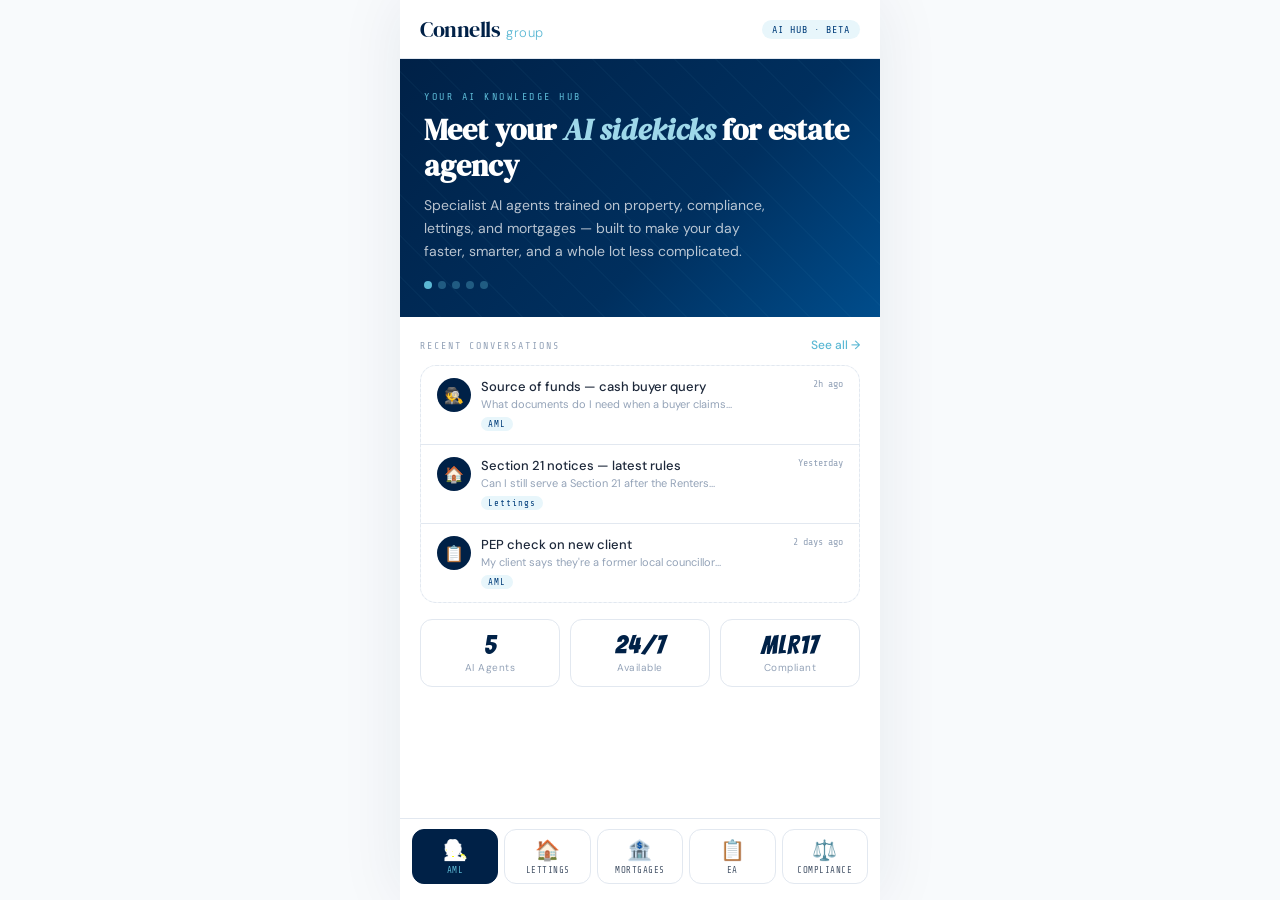
==== index.html @ ba47651e "Add files via upload" ====
<!DOCTYPE html>
<html lang="en">
<head>
<meta charset="UTF-8">
<meta name="viewport" content="width=device-width, initial-scale=1.0">
<title>Connells Group — AI Knowledge Hub</title>
<link rel="preconnect" href="https://fonts.googleapis.com">
<link href="https://fonts.googleapis.com/css2?family=Bangers&family=Rajdhani:wght@400;500;600;700&family=Share+Tech+Mono&family=DM+Serif+Display:ital@0;1&family=DM+Sans:wght@300;400;500&display=swap" rel="stylesheet">
<style>
  *, *::before, *::after { box-sizing: border-box; margin: 0; padding: 0; }
  :root {
    --navy: #002147;
    --navy-mid: #002f5e;
    --navy-light: #003d7a;
    --sky: #5bb8d4;
    --sky-light: #9ed8ea;
    --sky-pale: #e8f6fb;
    --white: #ffffff;
    --off-white: #f8fafc;
    --gray-100: #f1f5f9;
    --gray-200: #e2e8f0;
    --gray-400: #94a3b8;
    --gray-600: #475569;
    --gray-800: #1e293b;
    --text: #0f172a;
  }
  html, body { height: 100%; font-family: 'DM Sans', sans-serif; background: var(--off-white); color: var(--text); overflow-x: hidden; }

  .page { min-height: 100vh; display: flex; flex-direction: column; max-width: 480px; margin: 0 auto; background: var(--white); box-shadow: 0 0 60px rgba(0,33,71,0.08); position: relative; }

  /* TOP NAV */
  .topnav { background: var(--white); border-bottom: 1px solid var(--gray-200); padding: 14px 20px; display: flex; align-items: center; justify-content: space-between; position: sticky; top: 0; z-index: 10; }
  .topnav-logo { display: flex; align-items: baseline; gap: 6px; }
  .topnav-logo .word { font-family: 'DM Serif Display', serif; font-size: 22px; color: var(--navy); letter-spacing: -0.5px; }
  .topnav-logo .grp { font-family: 'DM Sans', sans-serif; font-size: 13px; font-weight: 300; color: var(--sky); letter-spacing: 0.5px; }
  .topnav-pill { background: var(--sky-pale); color: var(--navy-light); font-family: 'Share Tech Mono', monospace; font-size: 10px; padding: 4px 10px; border-radius: 20px; letter-spacing: 1px; }

  /* HERO */
  .hero { background: linear-gradient(135deg, var(--navy) 0%, var(--navy-mid) 60%, #004d8c 100%); padding: 32px 24px 28px; position: relative; overflow: hidden; }
  .hero::before { content: ''; position: absolute; inset: 0; background: repeating-linear-gradient(45deg, transparent, transparent 28px, rgba(91,184,212,0.04) 28px, rgba(91,184,212,0.04) 29px); }
  .hero-eyebrow { font-family: 'Share Tech Mono', monospace; font-size: 10px; letter-spacing: 2.5px; text-transform: uppercase; color: var(--sky); margin-bottom: 10px; position: relative; }
  .hero-title { font-family: 'DM Serif Display', serif; font-size: 30px; color: var(--white); line-height: 1.2; margin-bottom: 10px; position: relative; }
  .hero-title em { font-style: italic; color: var(--sky-light); }
  .hero-body { font-size: 14px; color: rgba(255,255,255,0.72); line-height: 1.65; position: relative; max-width: 360px; }
  .hero-dots { display: flex; gap: 6px; margin-top: 18px; position: relative; }
  .hero-dot { width: 8px; height: 8px; border-radius: 50%; background: rgba(91,184,212,0.35); }
  .hero-dot.active { background: var(--sky); }

  /* SECTION HEADER */
  .section-head { padding: 20px 20px 12px; display: flex; align-items: center; justify-content: space-between; }
  .section-label { font-family: 'Share Tech Mono', monospace; font-size: 10px; letter-spacing: 2px; text-transform: uppercase; color: var(--gray-400); }
  .section-action { font-size: 12px; color: var(--sky); font-weight: 500; cursor: pointer; }

  /* HISTORY */
  .history-area { margin: 0 20px; border: 1.5px dashed var(--gray-200); border-radius: 16px; overflow: hidden; background: var(--gray-100); min-height: 220px; display: flex; flex-direction: column; }
  .history-row { display: flex; align-items: flex-start; gap: 10px; padding: 12px 16px; border-bottom: 1px solid var(--gray-200); background: var(--white); cursor: pointer; transition: background 0.15s; }
  .history-row:last-child { border-bottom: none; }
  .history-row:hover { background: var(--sky-pale); }
  .history-avatar { width: 34px; height: 34px; border-radius: 50%; background: var(--navy); display: flex; align-items: center; justify-content: center; font-size: 16px; flex-shrink: 0; }
  .history-meta { flex: 1; min-width: 0; }
  .history-topic { font-size: 13px; font-weight: 500; color: var(--gray-800); white-space: nowrap; overflow: hidden; text-overflow: ellipsis; }
  .history-preview { font-size: 11px; color: var(--gray-400); white-space: nowrap; overflow: hidden; text-overflow: ellipsis; margin-top: 2px; }
  .history-time { font-family: 'Share Tech Mono', monospace; font-size: 10px; color: var(--gray-400); flex-shrink: 0; }
  .history-badge { display: inline-block; background: var(--sky-pale); color: var(--navy-light); font-size: 9px; font-family: 'Share Tech Mono', monospace; letter-spacing: 1px; padding: 2px 7px; border-radius: 10px; margin-top: 4px; }

  /* STATS */
  .stats-strip { display: grid; grid-template-columns: repeat(3, 1fr); gap: 10px; padding: 0 20px; margin-top: 16px; }
  .stat-card { background: var(--white); border: 1px solid var(--gray-200); border-radius: 12px; padding: 12px 10px; text-align: center; }
  .stat-num { font-family: 'Bangers', cursive; font-size: 26px; color: var(--navy); letter-spacing: 1px; line-height: 1; }
  .stat-lbl { font-size: 10px; color: var(--gray-400); letter-spacing: 0.5px; margin-top: 3px; }

  /* BOTTOM NAV */
  .bottom-spacer { flex: 1; min-height: 24px; }
  .bottom-nav { position: sticky; bottom: 0; background: var(--white); border-top: 1px solid var(--gray-200); padding: 10px 12px 16px; display: grid; grid-template-columns: repeat(5, 1fr); gap: 6px; z-index: 10; }
  .nav-btn { display: flex; flex-direction: column; align-items: center; gap: 5px; padding: 10px 4px 8px; border-radius: 12px; border: 1.5px solid var(--gray-200); background: var(--white); cursor: pointer; transition: all 0.18s ease; position: relative; overflow: hidden; }
  .nav-btn::before { content: ''; position: absolute; inset: 0; background: var(--navy); transform: scaleY(0); transform-origin: bottom; transition: transform 0.2s ease; z-index: 0; }
  .nav-btn:hover::before { transform: scaleY(1); }
  .nav-btn:hover .nav-icon { filter: brightness(10); }
  .nav-btn:hover .nav-label { color: var(--sky); }
  .nav-icon { font-size: 20px; line-height: 1; position: relative; z-index: 1; transition: filter 0.2s; }
  .nav-label { font-family: 'Share Tech Mono', monospace; font-size: 9px; letter-spacing: 0.5px; color: var(--gray-600); position: relative; z-index: 1; transition: color 0.2s; text-transform: uppercase; }
  .nav-btn.aml-btn { border-color: var(--navy); background: var(--navy); }
  .nav-btn.aml-btn .nav-icon { filter: brightness(10); }
  .nav-btn.aml-btn .nav-label { color: var(--sky); }
  .nav-btn.aml-btn::before { transform: scaleY(1); }

  /* OVERLAY */
  .overlay { position: fixed; inset: 0; background: rgba(0,20,40,0.75); z-index: 1000; display: flex; align-items: center; justify-content: center; padding: 16px; opacity: 0; pointer-events: none; transition: opacity 0.3s ease; backdrop-filter: blur(4px); }
  .overlay.open { opacity: 1; pointer-events: all; }
  .overlay-box { width: 100%; max-width: 420px; max-height: 92vh; overflow-y: auto; border-radius: 22px; position: relative; transform: translateY(24px) scale(0.97); transition: transform 0.3s ease; scrollbar-width: none; }
  .overlay-box::-webkit-scrollbar { display: none; }
  .overlay.open .overlay-box { transform: translateY(0) scale(1); }
  .overlay-close { position: absolute; top: 14px; right: 14px; z-index: 10; width: 32px; height: 32px; border-radius: 50%; background: rgba(255,255,255,0.15); border: 1px solid rgba(255,255,255,0.25); color: white; font-size: 18px; cursor: pointer; display: flex; align-items: center; justify-content: center; transition: background 0.15s; line-height: 1; }
  .overlay-close:hover { background: rgba(255,255,255,0.28); }

  /* REGGIE CARD */
  .reggie-card { width: 100%; background: linear-gradient(165deg, #001e3c 0%, #002f5e 45%, #001a34 100%); border-radius: 18px; border: 3px solid #5bb8d4; box-shadow: 0 0 0 5px #001020, 0 0 0 7px #5bb8d4, 0 24px 60px rgba(0,0,0,.8); overflow: hidden; font-family: 'Rajdhani', sans-serif; position: relative; }
  .reggie-card::before { content: ''; position: absolute; inset: 0; pointer-events: none; z-index: 0; background: repeating-linear-gradient(45deg, transparent, transparent 26px, rgba(91,184,212,.025) 26px, rgba(91,184,212,.025) 27px); }
  .rc-hdr { background: #fff; padding: 10px 14px 8px; display: flex; align-items: center; justify-content: space-between; border-bottom: 3px solid #003068; position: relative; z-index: 2; }
  .rc-logo { display: block; height: 40px; width: auto; }
  .rc-badge { background: #002147; color: #5bb8d4; font-family: 'Share Tech Mono', monospace; font-size: 10px; padding: 4px 10px; border-radius: 4px; letter-spacing: 1.5px; white-space: nowrap; flex-shrink: 0; }
  .rc-ribbon { background: #002f5e; border-bottom: 1px solid rgba(91,184,212,.4); padding: 5px 0; text-align: center; font-family: 'Share Tech Mono', monospace; font-size: 9px; letter-spacing: 2px; text-transform: uppercase; color: #5bb8d4; position: relative; z-index: 2; }
  .rc-av-sec { padding: 14px 16px 0; display: flex; flex-direction: column; align-items: center; position: relative; z-index: 2; }
  .rc-av-ring { width: 110px; height: 110px; border-radius: 50%; background: linear-gradient(135deg, #003070 0%, #004490 55%, #002860 100%); border: 4px solid #5bb8d4; box-shadow: 0 0 0 3px #001a34, 0 0 22px rgba(91,184,212,.45); display: flex; align-items: center; justify-content: center; font-size: 58px; user-select: none; }
  .rc-av-face { animation: rcbob 3s ease-in-out infinite; display: block; }
  @keyframes rcbob { 0%,100%{transform:translateY(0)} 50%{transform:translateY(-4px)} }
  .rc-av-ring.speaking .rc-av-face { animation: rctalk .15s ease-in-out infinite alternate; }
  @keyframes rctalk { from{transform:scaleY(1)} to{transform:scaleY(.97) translateY(-2px)} }
  .rc-name { margin-top: 8px; font-family: 'Bangers', cursive; font-size: 32px; letter-spacing: 5px; color: #fff; text-align: center; text-shadow: 2px 2px 0 rgba(0,0,0,.45); }
  .rc-role { font-size: 10px; letter-spacing: 2px; text-transform: uppercase; color: #5bb8d4; text-align: center; margin-top: -2px; font-family: 'Share Tech Mono', monospace; }
  .rc-bubble { margin: 12px 16px 0; position: relative; z-index: 2; background: rgba(255,255,255,.06); border: 1px solid rgba(91,184,212,.35); border-radius: 12px; padding: 11px 14px; min-height: 60px; font-size: 12.5px; color: rgba(255,255,255,.9); line-height: 1.6; display: flex; align-items: flex-start; }
  .rc-bubble::before { content: ''; position: absolute; top: -9px; left: 50%; transform: translateX(-50%); border: 8px solid transparent; border-bottom-color: rgba(91,184,212,.35); border-top: 0; }
  .rc-bubble::after { content: ''; position: absolute; top: -7px; left: 50%; transform: translateX(-50%); border: 7px solid transparent; border-bottom-color: #002a52; border-top: 0; }
  #rc-st { flex: 1; }
  .rc-dots { display: inline-flex; gap: 4px; align-items: center; }
  .rc-dots span { width: 6px; height: 6px; border-radius: 50%; background: #5bb8d4; opacity: .35; animation: rcd 1.2s ease-in-out infinite; }
  .rc-dots span:nth-child(2){animation-delay:.2s} .rc-dots span:nth-child(3){animation-delay:.4s}
  @keyframes rcd {0%,80%,100%{opacity:.3;transform:scale(1)}40%{opacity:1;transform:scale(1.3)}}
  .rc-divider { margin: 10px 16px 0; border: none; border-top: 1px solid rgba(91,184,212,.22); position: relative; z-index: 2; }
  .rc-divider::after { content: '◆ COMPLIANCE RATING ◆'; position: absolute; top: -9px; left: 50%; transform: translateX(-50%); background: #002550; color: rgba(91,184,212,.7); font-size: 9px; letter-spacing: 2px; padding: 0 8px; font-family: 'Share Tech Mono', monospace; }
  .rc-stats { padding: 8px 16px; display: grid; grid-template-columns: 1fr 1fr; gap: 4px; position: relative; z-index: 2; }
  .rc-stat { display: flex; align-items: center; justify-content: space-between; padding: 4px 8px; background: rgba(255,255,255,.05); border-radius: 6px; border-left: 2px solid #5bb8d4; }
  .rc-sl { font-size: 9px; color: rgba(255,255,255,.5); letter-spacing: 1px; text-transform: uppercase; font-family: 'Share Tech Mono', monospace; }
  .rc-sv { font-family: 'Bangers', cursive; font-size: 17px; color: #5bb8d4; letter-spacing: 1px; }
  .rc-chat { margin: 8px 16px 10px; background: rgba(0,0,0,.28); border: 1px solid rgba(91,184,212,.2); border-radius: 10px; overflow: hidden; position: relative; z-index: 2; }
  .rc-ch { background: rgba(91,184,212,.08); border-bottom: 1px solid rgba(91,184,212,.18); padding: 6px 12px; font-size: 10px; letter-spacing: 2px; text-transform: uppercase; color: rgba(91,184,212,.85); font-family: 'Share Tech Mono', monospace; display: flex; align-items: center; gap: 7px; }
  .rc-dl { width: 6px; height: 6px; border-radius: 50%; background: #44ff88; flex-shrink: 0; animation: rcpl 2s ease-in-out infinite; }
  @keyframes rcpl {0%,100%{box-shadow:0 0 0 0 rgba(68,255,136,.45)}50%{box-shadow:0 0 0 4px rgba(68,255,136,0)}}
  .rc-msgs { height: 110px; overflow-y: auto; padding: 8px 10px; display: flex; flex-direction: column; gap: 6px; scrollbar-width: thin; scrollbar-color: rgba(91,184,212,.3) transparent; }
  .rc-msg { font-size: 12px; line-height: 1.45; padding: 6px 10px; border-radius: 8px; max-width: 90%; animation: rcup .22s ease-out; }
  @keyframes rcup {from{opacity:0;transform:translateY(4px)}to{opacity:1;transform:none}}
  .rc-mu { background: rgba(91,184,212,.14); color: rgba(255,255,255,.88); align-self: flex-end; border: 1px solid rgba(91,184,212,.28); }
  .rc-mr { background: rgba(255,255,255,.06); color: rgba(255,255,255,.88); align-self: flex-start; border: 1px solid rgba(255,255,255,.1); }
  .rc-chips { display: flex; flex-wrap: wrap; gap: 5px; padding: 7px 10px 4px; border-top: 1px solid rgba(91,184,212,.1); }
  .rc-chip { background: rgba(91,184,212,.1); border: 1px solid rgba(91,184,212,.28); color: rgba(91,184,212,.9); font-size: 10px; padding: 3px 9px; border-radius: 20px; cursor: pointer; font-family: 'Share Tech Mono', monospace; letter-spacing: .5px; transition: background .15s; white-space: nowrap; }
  .rc-chip:hover { background: rgba(91,184,212,.25); }
  .rc-ir { display: flex; border-top: 1px solid rgba(91,184,212,.2); }
  .rc-inp { flex: 1; background: transparent; border: none; outline: none; color: rgba(255,255,255,.9); font-family: 'Rajdhani', sans-serif; font-size: 13px; padding: 9px 12px; }
  .rc-inp::placeholder { color: rgba(255,255,255,.25); }
  .rc-ask { background: rgba(91,184,212,.12); border: none; border-left: 1px solid rgba(91,184,212,.2); color: #5bb8d4; cursor: pointer; padding: 0 14px; font-family: 'Bangers', cursive; font-size: 16px; letter-spacing: 1px; transition: background .15s; }
  .rc-ask:hover { background: rgba(91,184,212,.28); }
  .rc-ask:disabled { opacity: .4; cursor: default; }
  .rc-disc { margin: 0 16px 12px; padding: 6px 10px; background: rgba(255,255,255,.04); border: 1px solid rgba(91,184,212,.15); border-radius: 6px; position: relative; z-index: 2; font-size: 9px; color: rgba(255,255,255,.3); text-align: center; font-family: 'Share Tech Mono', monospace; letter-spacing: .5px; line-height: 1.55; }
  .rc-corner { position: absolute; top: 58px; right: 12px; font-family: 'Share Tech Mono', monospace; font-size: 9px; color: rgba(91,184,212,.1); letter-spacing: 2px; writing-mode: vertical-rl; z-index: 1; }

  /* TOAST */
  .toast { position: fixed; bottom: 90px; left: 50%; transform: translateX(-50%) translateY(20px); background: var(--navy); color: var(--white); padding: 10px 20px; border-radius: 30px; font-size: 13px; font-weight: 500; border: 1px solid var(--sky); opacity: 0; pointer-events: none; transition: all 0.3s ease; white-space: nowrap; z-index: 500; }
  .toast.show { opacity: 1; transform: translateX(-50%) translateY(0); }
</style>
</head>
<body>

<div class="page">

  <!-- TOP NAV -->
  <nav class="topnav">
    <div class="topnav-logo">
      <span class="word">Connells</span>
      <span class="grp">group</span>
    </div>
    <span class="topnav-pill">AI HUB · BETA</span>
  </nav>

  <!-- HERO -->
  <section class="hero">
    <div class="hero-eyebrow">Your AI Knowledge Hub</div>
    <h1 class="hero-title">Meet your <em>AI sidekicks</em> for estate agency</h1>
    <p class="hero-body">Specialist AI agents trained on property, compliance, lettings, and mortgages — built to make your day faster, smarter, and a whole lot less complicated.</p>
    <div class="hero-dots">
      <div class="hero-dot active"></div>
      <div class="hero-dot"></div>
      <div class="hero-dot"></div>
      <div class="hero-dot"></div>
      <div class="hero-dot"></div>
    </div>
  </section>

  <!-- CHAT HISTORY -->
  <div class="section-head">
    <span class="section-label">Recent conversations</span>
    <span class="section-action">See all →</span>
  </div>

  <div class="history-area">
    <div class="history-row">
      <div class="history-avatar">🕵️</div>
      <div class="history-meta">
        <div class="history-topic">Source of funds — cash buyer query</div>
        <div class="history-preview">What documents do I need when a buyer claims...</div>
        <span class="history-badge">AML</span>
      </div>
      <div class="history-time">2h ago</div>
    </div>
    <div class="history-row">
      <div class="history-avatar">🏠</div>
      <div class="history-meta">
        <div class="history-topic">Section 21 notices — latest rules</div>
        <div class="history-preview">Can I still serve a Section 21 after the Renters...</div>
        <span class="history-badge">Lettings</span>
      </div>
      <div class="history-time">Yesterday</div>
    </div>
    <div class="history-row">
      <div class="history-avatar">📋</div>
      <div class="history-meta">
        <div class="history-topic">PEP check on new client</div>
        <div class="history-preview">My client says they're a former local councillor...</div>
        <span class="history-badge">AML</span>
      </div>
      <div class="history-time">2 days ago</div>
    </div>
  </div>

  <!-- STATS -->
  <div class="stats-strip">
    <div class="stat-card">
      <div class="stat-num">5</div>
      <div class="stat-lbl">AI Agents</div>
    </div>
    <div class="stat-card">
      <div class="stat-num">24/7</div>
      <div class="stat-lbl">Available</div>
    </div>
    <div class="stat-card">
      <div class="stat-num">MLR17</div>
      <div class="stat-lbl">Compliant</div>
    </div>
  </div>

  <div class="bottom-spacer"></div>

  <!-- BOTTOM NAV -->
  <nav class="bottom-nav">
    <button class="nav-btn aml-btn" onclick="openReggie()">
      <span class="nav-icon">🕵️</span>
      <span class="nav-label">AML</span>
    </button>
    <button class="nav-btn" onclick="showToast('Lettings AI — coming soon!')">
      <span class="nav-icon">🏠</span>
      <span class="nav-label">Lettings</span>
    </button>
    <button class="nav-btn" onclick="showToast('Mortgages AI — coming soon!')">
      <span class="nav-icon">🏦</span>
      <span class="nav-label">Mortgages</span>
    </button>
    <button class="nav-btn" onclick="showToast('EA Knowledge — coming soon!')">
      <span class="nav-icon">📋</span>
      <span class="nav-label">EA</span>
    </button>
    <button class="nav-btn" onclick="showToast('Compliance Hub — coming soon!')">
      <span class="nav-icon">⚖️</span>
      <span class="nav-label">Compliance</span>
    </button>
  </nav>

</div>

<!-- TOAST -->
<div class="toast" id="toast"></div>

<!-- REGGIE OVERLAY -->
<div class="overlay" id="overlay" onclick="handleOverlayClick(event)">
  <div class="overlay-box">
    <button class="overlay-close" onclick="closeReggie()">✕</button>

    <div class="reggie-card">
      <div class="rc-corner">AML · KYC · MLR2017</div>

      <div class="rc-hdr">
        <svg class="rc-logo" viewBox="0 0 220 72" xmlns="http://www.w3.org/2000/svg" aria-label="Connells Group">
          <text x="4" y="50" font-family="Georgia, serif" font-size="48" font-weight="700" fill="#003068" letter-spacing="-1">Connells</text>
          <text x="108" y="68" font-family="Georgia, serif" font-size="22" font-weight="400" fill="#6bbde0" letter-spacing="1">group</text>
        </svg>
        <span class="rc-badge">AML-001</span>
      </div>

      <div class="rc-ribbon">🏠 Estate Agent Compliance Advisor</div>

      <div class="rc-av-sec">
        <div class="rc-av-ring" id="avRing">
          <span class="rc-av-face">🕵️</span>
        </div>
        <div class="rc-name">REGGIE</div>
        <div class="rc-role">AML &amp; KYC Specialist · MLR 2017</div>
      </div>

      <div class="rc-bubble">
        <span id="rc-st">Hi, I'm Reggie — your AI AML &amp; KYC sidekick for estate agency. Think of me as part compliance expert, part transaction detective, and part professional red-flag spotter. Just ask away.</span>
      </div>

      <hr class="rc-divider">
      <div class="rc-stats">
        <div class="rc-stat"><span class="rc-sl">Reg Knowledge</span><span class="rc-sv">98</span></div>
        <div class="rc-stat"><span class="rc-sl">Risk Intel</span><span class="rc-sv">95</span></div>
        <div class="rc-stat"><span class="rc-sl">CDD Mastery</span><span class="rc-sv">97</span></div>
        <div class="rc-stat"><span class="rc-sl">SAR Filing</span><span class="rc-sv">99</span></div>
      </div>

      <div class="rc-chat">
        <div class="rc-ch"><div class="rc-dl"></div>Ask a compliance question</div>
        <div class="rc-msgs" id="rc-msgs"></div>
        <div class="rc-chips">
          <span class="rc-chip" onclick="qa('What ID do I need from a buyer?')">Buyer ID</span>
          <span class="rc-chip" onclick="qa('When must I file a SAR?')">SAR filing</span>
          <span class="rc-chip" onclick="qa('What is a PEP and how do I handle one?')">PEPs</span>
          <span class="rc-chip" onclick="qa('What are red flags for money laundering in property?')">Red flags</span>
          <span class="rc-chip" onclick="qa('Do I need to verify the seller?')">Seller CDD</span>
          <span class="rc-chip" onclick="qa('What is source of funds and why does it matter?')">Source of funds</span>
        </div>
        <div class="rc-ir">
          <input class="rc-inp" id="rc-inp" placeholder="Ask an AML/KYC question…" autocomplete="off">
          <button class="rc-ask" id="rc-btn">ASK</button>
        </div>
      </div>

      <div class="rc-disc">⚠ Guidance only · Not legal advice · Always consult your MLRO or legal counsel</div>
    </div>
  </div>
</div>

<script>
  function openReggie() {
    document.getElementById('overlay').classList.add('open');
    document.body.style.overflow = 'hidden';
    setTimeout(() => document.getElementById('rc-inp').focus(), 350);
  }
  function closeReggie() {
    document.getElementById('overlay').classList.remove('open');
    document.body.style.overflow = '';
  }
  function handleOverlayClick(e) {
    if (e.target === document.getElementById('overlay')) closeReggie();
  }
  document.addEventListener('keydown', e => { if (e.key === 'Escape') closeReggie(); });

  let toastTimer;
  function showToast(msg) {
    const t = document.getElementById('toast');
    t.textContent = msg;
    t.classList.add('show');
    clearTimeout(toastTimer);
    toastTimer = setTimeout(() => t.classList.remove('show'), 2400);
  }

  const SYSTEM = `You are Reggie, a sharp AML/KYC compliance advisor for UK estate agents at Connells Group. Expert in: MLR 2017 and amendments, HMRC supervision, CDD/EDD, PEPs and sanctions, SARs and NCA, POCA 2002, beneficial ownership, source of funds/wealth, property transaction red flags. Tone: professional, confident, clear, occasionally pithy. 3-5 sentence answers. Plain English but cite correct regulation/body. Vary openers: "Right then,", "Mark this well:", "Here's the position:", "Good question —", "Crucial point:". Never break character.`;

  let history = [], busy = false;
  const st = document.getElementById('rc-st');
  const avRing = document.getElementById('avRing');
  const msgs = document.getElementById('rc-msgs');
  const inp = document.getElementById('rc-inp');
  const btn = document.getElementById('rc-btn');

  function addMsg(t, w) {
    const d = document.createElement('div');
    d.className = 'rc-msg ' + (w === 'u' ? 'rc-mu' : 'rc-mr');
    d.textContent = t;
    msgs.appendChild(d);
    msgs.scrollTop = msgs.scrollHeight;
  }

  function setTyping(on) {
    if (on) {
      st.innerHTML = '<span class="rc-dots"><span></span><span></span><span></span></span>';
      avRing.classList.add('speaking');
    } else {
      avRing.classList.remove('speaking');
    }
  }

  function typeOut(t) {
    setTyping(false);
    st.textContent = '';
    let i = 0;
    avRing.classList.add('speaking');
    const iv = setInterval(() => {
      if (i < t.length) st.textContent += t[i++];
      else { clearInterval(iv); avRing.classList.remove('speaking'); }
    }, 16);
  }

  async function qa(q) {
    q = (q || inp.value).trim();
    if (!q || busy) return;
    busy = true; btn.disabled = true; inp.value = '';
    addMsg(q, 'u');
    history.push({ role: 'user', content: q });
    setTyping(true);
    try {
      const r = await fetch('https://api.anthropic.com/v1/messages', {
        method: 'POST',
        headers: { 'Content-Type': 'application/json' },
        body: JSON.stringify({ model: 'claude-sonnet-4-20250514', max_tokens: 1000, system: SYSTEM, messages: history })
      });
      const data = await r.json();
      const reply = data.content?.find(b => b.type === 'text')?.text || 'Connection issue — please retry.';
      history.push({ role: 'assistant', content: reply });
      setTyping(false);
      addMsg(reply, 'r');
      typeOut(reply);
    } catch {
      setTyping(false);
      const e = 'Connection issue — please try again.';
      addMsg(e, 'r');
      st.textContent = e;
    }
    busy = false; btn.disabled = false; inp.focus();
  }

  btn.addEventListener('click', () => qa(inp.value));
  inp.addEventListener('keydown', e => { if (e.key === 'Enter') qa(inp.value); });
</script>
</body>
</html>
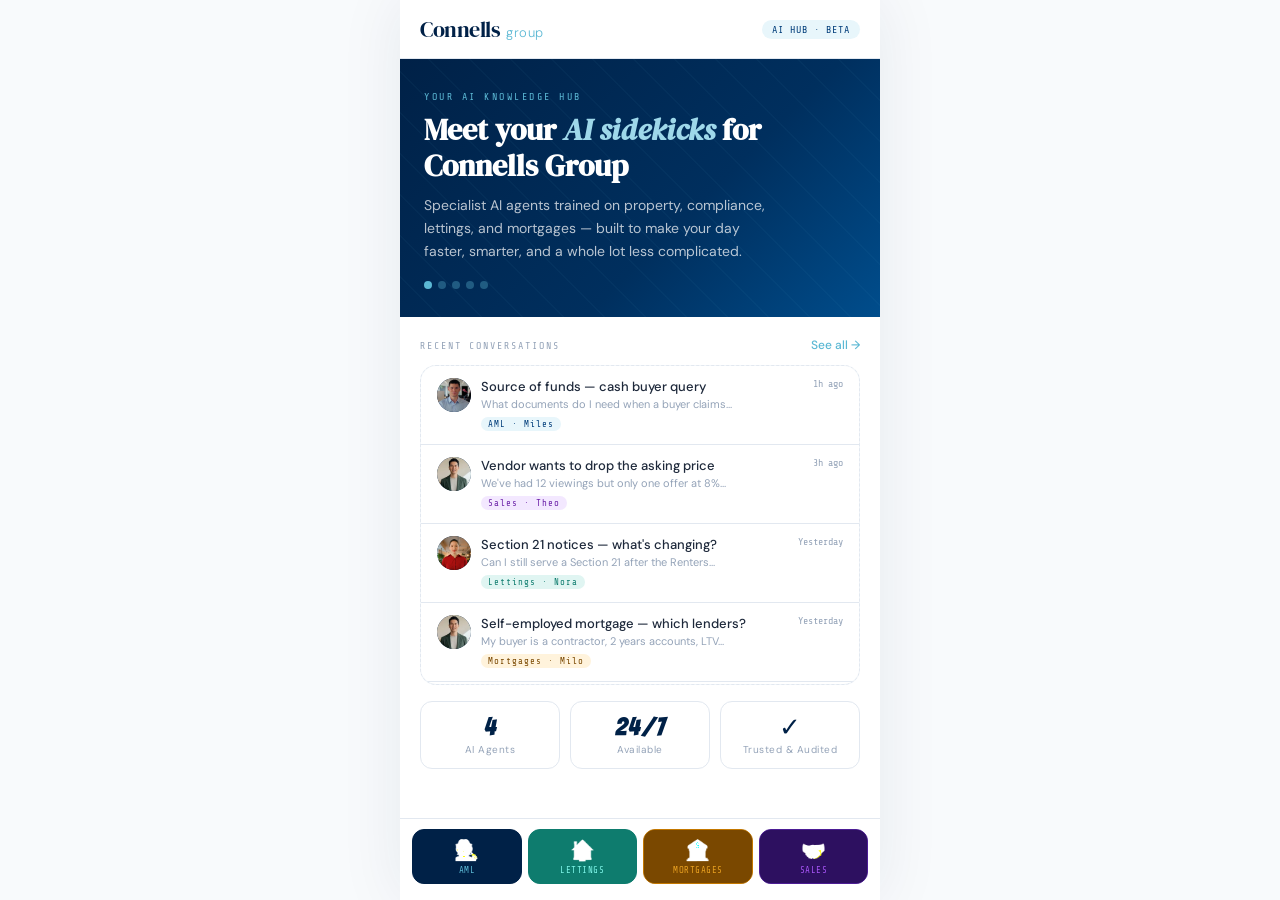
==== commit fd7cfbc8: "Add files via upload" ====
--- a/index.html
+++ b/index.html
@@ -9,173 +9,268 @@
 <style>
   *, *::before, *::after { box-sizing: border-box; margin: 0; padding: 0; }
   :root {
-    --navy: #002147;
-    --navy-mid: #002f5e;
-    --navy-light: #003d7a;
-    --sky: #5bb8d4;
-    --sky-light: #9ed8ea;
-    --sky-pale: #e8f6fb;
-    --white: #ffffff;
-    --off-white: #f8fafc;
-    --gray-100: #f1f5f9;
-    --gray-200: #e2e8f0;
-    --gray-400: #94a3b8;
-    --gray-600: #475569;
-    --gray-800: #1e293b;
-    --text: #0f172a;
+    --navy:#002147; --navy-mid:#002f5e; --navy-light:#003d7a;
+    --sky:#5bb8d4; --sky-light:#9ed8ea; --sky-pale:#e8f6fb;
+    --teal:#0e7c6e; --teal-pale:#e0f5f2;
+    --amber:#e8a020; --amber-pale:#fff3dc;
+    --white:#ffffff; --off-white:#f8fafc;
+    --gray-100:#f1f5f9; --gray-200:#e2e8f0; --gray-400:#94a3b8;
+    --gray-600:#475569; --gray-800:#1e293b; --text:#0f172a;
   }
-  html, body { height: 100%; font-family: 'DM Sans', sans-serif; background: var(--off-white); color: var(--text); overflow-x: hidden; }
-
-  .page { min-height: 100vh; display: flex; flex-direction: column; max-width: 480px; margin: 0 auto; background: var(--white); box-shadow: 0 0 60px rgba(0,33,71,0.08); position: relative; }
-
-  /* TOP NAV */
-  .topnav { background: var(--white); border-bottom: 1px solid var(--gray-200); padding: 14px 20px; display: flex; align-items: center; justify-content: space-between; position: sticky; top: 0; z-index: 10; }
-  .topnav-logo { display: flex; align-items: baseline; gap: 6px; }
-  .topnav-logo .word { font-family: 'DM Serif Display', serif; font-size: 22px; color: var(--navy); letter-spacing: -0.5px; }
-  .topnav-logo .grp { font-family: 'DM Sans', sans-serif; font-size: 13px; font-weight: 300; color: var(--sky); letter-spacing: 0.5px; }
-  .topnav-pill { background: var(--sky-pale); color: var(--navy-light); font-family: 'Share Tech Mono', monospace; font-size: 10px; padding: 4px 10px; border-radius: 20px; letter-spacing: 1px; }
+  html,body{height:100%;font-family:'DM Sans',sans-serif;background:var(--off-white);color:var(--text);overflow-x:hidden;}
+  .page{min-height:100vh;display:flex;flex-direction:column;max-width:480px;margin:0 auto;background:var(--white);box-shadow:0 0 60px rgba(0,33,71,.08);position:relative;}
+
+  /* NAV */
+  .topnav{background:var(--white);border-bottom:1px solid var(--gray-200);padding:14px 20px;display:flex;align-items:center;justify-content:space-between;position:sticky;top:0;z-index:10;}
+  .topnav-logo{display:flex;align-items:baseline;gap:6px;}
+  .topnav-logo .word{font-family:'DM Serif Display',serif;font-size:22px;color:var(--navy);letter-spacing:-.5px;}
+  .topnav-logo .grp{font-size:13px;font-weight:300;color:var(--sky);letter-spacing:.5px;}
+  .topnav-pill{background:var(--sky-pale);color:var(--navy-light);font-family:'Share Tech Mono',monospace;font-size:10px;padding:4px 10px;border-radius:20px;letter-spacing:1px;}
 
   /* HERO */
-  .hero { background: linear-gradient(135deg, var(--navy) 0%, var(--navy-mid) 60%, #004d8c 100%); padding: 32px 24px 28px; position: relative; overflow: hidden; }
-  .hero::before { content: ''; position: absolute; inset: 0; background: repeating-linear-gradient(45deg, transparent, transparent 28px, rgba(91,184,212,0.04) 28px, rgba(91,184,212,0.04) 29px); }
-  .hero-eyebrow { font-family: 'Share Tech Mono', monospace; font-size: 10px; letter-spacing: 2.5px; text-transform: uppercase; color: var(--sky); margin-bottom: 10px; position: relative; }
-  .hero-title { font-family: 'DM Serif Display', serif; font-size: 30px; color: var(--white); line-height: 1.2; margin-bottom: 10px; position: relative; }
-  .hero-title em { font-style: italic; color: var(--sky-light); }
-  .hero-body { font-size: 14px; color: rgba(255,255,255,0.72); line-height: 1.65; position: relative; max-width: 360px; }
-  .hero-dots { display: flex; gap: 6px; margin-top: 18px; position: relative; }
-  .hero-dot { width: 8px; height: 8px; border-radius: 50%; background: rgba(91,184,212,0.35); }
-  .hero-dot.active { background: var(--sky); }
-
-  /* SECTION HEADER */
-  .section-head { padding: 20px 20px 12px; display: flex; align-items: center; justify-content: space-between; }
-  .section-label { font-family: 'Share Tech Mono', monospace; font-size: 10px; letter-spacing: 2px; text-transform: uppercase; color: var(--gray-400); }
-  .section-action { font-size: 12px; color: var(--sky); font-weight: 500; cursor: pointer; }
+  .hero{background:linear-gradient(135deg,var(--navy) 0%,var(--navy-mid) 60%,#004d8c 100%);padding:32px 24px 28px;position:relative;overflow:hidden;}
+  .hero::before{content:'';position:absolute;inset:0;background:repeating-linear-gradient(45deg,transparent,transparent 28px,rgba(91,184,212,.04) 28px,rgba(91,184,212,.04) 29px);}
+  .hero-eyebrow{font-family:'Share Tech Mono',monospace;font-size:10px;letter-spacing:2.5px;text-transform:uppercase;color:var(--sky);margin-bottom:10px;position:relative;}
+  .hero-title{font-family:'DM Serif Display',serif;font-size:30px;color:#fff;line-height:1.2;margin-bottom:10px;position:relative;}
+  .hero-title em{font-style:italic;color:var(--sky-light);}
+  .hero-body{font-size:14px;color:rgba(255,255,255,.72);line-height:1.65;position:relative;max-width:360px;}
+  .hero-dots{display:flex;gap:6px;margin-top:18px;position:relative;}
+  .hero-dot{width:8px;height:8px;border-radius:50%;background:rgba(91,184,212,.35);}
+  .hero-dot.active{background:var(--sky);}
+
+  /* SECTION */
+  .section-head{padding:20px 20px 12px;display:flex;align-items:center;justify-content:space-between;}
+  .section-label{font-family:'Share Tech Mono',monospace;font-size:10px;letter-spacing:2px;text-transform:uppercase;color:var(--gray-400);}
+  .section-action{font-size:12px;color:var(--sky);font-weight:500;cursor:pointer;}
 
   /* HISTORY */
-  .history-area { margin: 0 20px; border: 1.5px dashed var(--gray-200); border-radius: 16px; overflow: hidden; background: var(--gray-100); min-height: 220px; display: flex; flex-direction: column; }
-  .history-row { display: flex; align-items: flex-start; gap: 10px; padding: 12px 16px; border-bottom: 1px solid var(--gray-200); background: var(--white); cursor: pointer; transition: background 0.15s; }
-  .history-row:last-child { border-bottom: none; }
-  .history-row:hover { background: var(--sky-pale); }
-  .history-avatar { width: 34px; height: 34px; border-radius: 50%; background: var(--navy); display: flex; align-items: center; justify-content: center; font-size: 16px; flex-shrink: 0; }
-  .history-meta { flex: 1; min-width: 0; }
-  .history-topic { font-size: 13px; font-weight: 500; color: var(--gray-800); white-space: nowrap; overflow: hidden; text-overflow: ellipsis; }
-  .history-preview { font-size: 11px; color: var(--gray-400); white-space: nowrap; overflow: hidden; text-overflow: ellipsis; margin-top: 2px; }
-  .history-time { font-family: 'Share Tech Mono', monospace; font-size: 10px; color: var(--gray-400); flex-shrink: 0; }
-  .history-badge { display: inline-block; background: var(--sky-pale); color: var(--navy-light); font-size: 9px; font-family: 'Share Tech Mono', monospace; letter-spacing: 1px; padding: 2px 7px; border-radius: 10px; margin-top: 4px; }
+  .history-area{margin:0 20px;border:1.5px dashed var(--gray-200);border-radius:16px;overflow-y:auto;overflow-x:hidden;background:var(--gray-100);max-height:320px;display:flex;flex-direction:column;scrollbar-width:thin;scrollbar-color:rgba(0,33,71,.2) transparent;}
+  .history-row{display:flex;align-items:flex-start;gap:10px;padding:12px 16px;border-bottom:1px solid var(--gray-200);background:var(--white);cursor:pointer;transition:background .15s;}
+  .history-row:last-child{border-bottom:none;}
+  .history-row:hover{background:var(--sky-pale);}
+  .history-avatar{width:34px;height:34px;border-radius:50%;background:var(--navy);display:flex;align-items:center;justify-content:center;font-size:16px;flex-shrink:0;}
+  .history-meta{flex:1;min-width:0;}
+  .history-topic{font-size:13px;font-weight:500;color:var(--gray-800);white-space:nowrap;overflow:hidden;text-overflow:ellipsis;}
+  .history-preview{font-size:11px;color:var(--gray-400);white-space:nowrap;overflow:hidden;text-overflow:ellipsis;margin-top:2px;}
+  .history-time{font-family:'Share Tech Mono',monospace;font-size:10px;color:var(--gray-400);flex-shrink:0;}
+  .history-badge{display:inline-block;font-size:9px;font-family:'Share Tech Mono',monospace;letter-spacing:1px;padding:2px 7px;border-radius:10px;margin-top:4px;}
+  .history-badge.aml{background:var(--sky-pale);color:var(--navy-light);}
+  .history-badge.lettings{background:var(--teal-pale);color:var(--teal);}
+  .history-badge.mortgages{background:var(--amber-pale);color:#7a4800;}
 
   /* STATS */
-  .stats-strip { display: grid; grid-template-columns: repeat(3, 1fr); gap: 10px; padding: 0 20px; margin-top: 16px; }
-  .stat-card { background: var(--white); border: 1px solid var(--gray-200); border-radius: 12px; padding: 12px 10px; text-align: center; }
-  .stat-num { font-family: 'Bangers', cursive; font-size: 26px; color: var(--navy); letter-spacing: 1px; line-height: 1; }
-  .stat-lbl { font-size: 10px; color: var(--gray-400); letter-spacing: 0.5px; margin-top: 3px; }
+  .stats-strip{display:grid;grid-template-columns:repeat(3,1fr);gap:10px;padding:0 20px;margin-top:16px;}
+  .stat-card{background:var(--white);border:1px solid var(--gray-200);border-radius:12px;padding:12px 10px;text-align:center;}
+  .stat-num{font-family:'Bangers',cursive;font-size:26px;color:var(--navy);letter-spacing:1px;line-height:1;}
+  .stat-lbl{font-size:10px;color:var(--gray-400);letter-spacing:.5px;margin-top:3px;}
 
   /* BOTTOM NAV */
-  .bottom-spacer { flex: 1; min-height: 24px; }
-  .bottom-nav { position: sticky; bottom: 0; background: var(--white); border-top: 1px solid var(--gray-200); padding: 10px 12px 16px; display: grid; grid-template-columns: repeat(5, 1fr); gap: 6px; z-index: 10; }
-  .nav-btn { display: flex; flex-direction: column; align-items: center; gap: 5px; padding: 10px 4px 8px; border-radius: 12px; border: 1.5px solid var(--gray-200); background: var(--white); cursor: pointer; transition: all 0.18s ease; position: relative; overflow: hidden; }
-  .nav-btn::before { content: ''; position: absolute; inset: 0; background: var(--navy); transform: scaleY(0); transform-origin: bottom; transition: transform 0.2s ease; z-index: 0; }
-  .nav-btn:hover::before { transform: scaleY(1); }
-  .nav-btn:hover .nav-icon { filter: brightness(10); }
-  .nav-btn:hover .nav-label { color: var(--sky); }
-  .nav-icon { font-size: 20px; line-height: 1; position: relative; z-index: 1; transition: filter 0.2s; }
-  .nav-label { font-family: 'Share Tech Mono', monospace; font-size: 9px; letter-spacing: 0.5px; color: var(--gray-600); position: relative; z-index: 1; transition: color 0.2s; text-transform: uppercase; }
-  .nav-btn.aml-btn { border-color: var(--navy); background: var(--navy); }
-  .nav-btn.aml-btn .nav-icon { filter: brightness(10); }
-  .nav-btn.aml-btn .nav-label { color: var(--sky); }
-  .nav-btn.aml-btn::before { transform: scaleY(1); }
+  .bottom-spacer{flex:1;min-height:24px;}
+  .bottom-nav{position:sticky;bottom:0;background:var(--white);border-top:1px solid var(--gray-200);padding:10px 12px 16px;display:grid;grid-template-columns:repeat(4,1fr);gap:6px;z-index:10;}
+  .nav-btn{display:flex;flex-direction:column;align-items:center;gap:5px;padding:10px 4px 8px;border-radius:12px;border:1.5px solid var(--gray-200);background:var(--white);cursor:pointer;transition:all .18s ease;position:relative;overflow:hidden;}
+  .nav-btn::before{content:'';position:absolute;inset:0;background:var(--navy);transform:scaleY(0);transform-origin:bottom;transition:transform .2s ease;z-index:0;}
+  .nav-btn:hover::before{transform:scaleY(1);}
+  .nav-btn:hover .nav-icon{filter:brightness(10);}
+  .nav-btn:hover .nav-label{color:var(--sky);}
+  .nav-icon{font-size:20px;line-height:1;position:relative;z-index:1;transition:filter .2s;}
+  .nav-label{font-family:'Share Tech Mono',monospace;font-size:9px;letter-spacing:.5px;color:var(--gray-600);position:relative;z-index:1;transition:color .2s;text-transform:uppercase;}
+  .nav-btn.aml-btn{border-color:var(--navy);background:var(--navy);}
+  .nav-btn.aml-btn::before{transform:scaleY(1);}
+  .nav-btn.aml-btn .nav-icon{filter:brightness(10);}
+  .nav-btn.aml-btn .nav-label{color:var(--sky);}
+  .nav-btn.lettings-btn{border-color:var(--teal);background:var(--teal);}
+  .nav-btn.lettings-btn::before{transform:scaleY(1);background:var(--teal);}
+  .nav-btn.lettings-btn .nav-icon{filter:brightness(10);}
+  .nav-btn.lettings-btn .nav-label{color:#7ef5e8;}
+  .nav-btn.mortgages-btn{border-color:#c47800;background:#7a4800;}
+  .nav-btn.mortgages-btn::before{transform:scaleY(1);background:#7a4800;}
+  .nav-btn.mortgages-btn .nav-icon{filter:brightness(10);}
+  .nav-btn.mortgages-btn .nav-label{color:var(--amber);}
 
   /* OVERLAY */
-  .overlay { position: fixed; inset: 0; background: rgba(0,20,40,0.75); z-index: 1000; display: flex; align-items: center; justify-content: center; padding: 16px; opacity: 0; pointer-events: none; transition: opacity 0.3s ease; backdrop-filter: blur(4px); }
-  .overlay.open { opacity: 1; pointer-events: all; }
-  .overlay-box { width: 100%; max-width: 420px; max-height: 92vh; overflow-y: auto; border-radius: 22px; position: relative; transform: translateY(24px) scale(0.97); transition: transform 0.3s ease; scrollbar-width: none; }
-  .overlay-box::-webkit-scrollbar { display: none; }
-  .overlay.open .overlay-box { transform: translateY(0) scale(1); }
-  .overlay-close { position: absolute; top: 14px; right: 14px; z-index: 10; width: 32px; height: 32px; border-radius: 50%; background: rgba(255,255,255,0.15); border: 1px solid rgba(255,255,255,0.25); color: white; font-size: 18px; cursor: pointer; display: flex; align-items: center; justify-content: center; transition: background 0.15s; line-height: 1; }
-  .overlay-close:hover { background: rgba(255,255,255,0.28); }
-
-  /* REGGIE CARD */
-  .reggie-card { width: 100%; background: linear-gradient(165deg, #001e3c 0%, #002f5e 45%, #001a34 100%); border-radius: 18px; border: 3px solid #5bb8d4; box-shadow: 0 0 0 5px #001020, 0 0 0 7px #5bb8d4, 0 24px 60px rgba(0,0,0,.8); overflow: hidden; font-family: 'Rajdhani', sans-serif; position: relative; }
-  .reggie-card::before { content: ''; position: absolute; inset: 0; pointer-events: none; z-index: 0; background: repeating-linear-gradient(45deg, transparent, transparent 26px, rgba(91,184,212,.025) 26px, rgba(91,184,212,.025) 27px); }
-  .rc-hdr { background: #fff; padding: 10px 14px 8px; display: flex; align-items: center; justify-content: space-between; border-bottom: 3px solid #003068; position: relative; z-index: 2; }
-  .rc-logo { display: block; height: 40px; width: auto; }
-  .rc-badge { background: #002147; color: #5bb8d4; font-family: 'Share Tech Mono', monospace; font-size: 10px; padding: 4px 10px; border-radius: 4px; letter-spacing: 1.5px; white-space: nowrap; flex-shrink: 0; }
-  .rc-ribbon { background: #002f5e; border-bottom: 1px solid rgba(91,184,212,.4); padding: 5px 0; text-align: center; font-family: 'Share Tech Mono', monospace; font-size: 9px; letter-spacing: 2px; text-transform: uppercase; color: #5bb8d4; position: relative; z-index: 2; }
-  .rc-av-sec { padding: 14px 16px 0; display: flex; flex-direction: column; align-items: center; position: relative; z-index: 2; }
-  .rc-av-ring { width: 110px; height: 110px; border-radius: 50%; background: linear-gradient(135deg, #003070 0%, #004490 55%, #002860 100%); border: 4px solid #5bb8d4; box-shadow: 0 0 0 3px #001a34, 0 0 22px rgba(91,184,212,.45); display: flex; align-items: center; justify-content: center; font-size: 58px; user-select: none; }
-  .rc-av-face { animation: rcbob 3s ease-in-out infinite; display: block; }
-  @keyframes rcbob { 0%,100%{transform:translateY(0)} 50%{transform:translateY(-4px)} }
-  .rc-av-ring.speaking .rc-av-face { animation: rctalk .15s ease-in-out infinite alternate; }
-  @keyframes rctalk { from{transform:scaleY(1)} to{transform:scaleY(.97) translateY(-2px)} }
-  .rc-name { margin-top: 8px; font-family: 'Bangers', cursive; font-size: 32px; letter-spacing: 5px; color: #fff; text-align: center; text-shadow: 2px 2px 0 rgba(0,0,0,.45); }
-  .rc-role { font-size: 10px; letter-spacing: 2px; text-transform: uppercase; color: #5bb8d4; text-align: center; margin-top: -2px; font-family: 'Share Tech Mono', monospace; }
-  .rc-bubble { margin: 12px 16px 0; position: relative; z-index: 2; background: rgba(255,255,255,.06); border: 1px solid rgba(91,184,212,.35); border-radius: 12px; padding: 11px 14px; min-height: 60px; font-size: 12.5px; color: rgba(255,255,255,.9); line-height: 1.6; display: flex; align-items: flex-start; }
-  .rc-bubble::before { content: ''; position: absolute; top: -9px; left: 50%; transform: translateX(-50%); border: 8px solid transparent; border-bottom-color: rgba(91,184,212,.35); border-top: 0; }
-  .rc-bubble::after { content: ''; position: absolute; top: -7px; left: 50%; transform: translateX(-50%); border: 7px solid transparent; border-bottom-color: #002a52; border-top: 0; }
-  #rc-st { flex: 1; }
-  .rc-dots { display: inline-flex; gap: 4px; align-items: center; }
-  .rc-dots span { width: 6px; height: 6px; border-radius: 50%; background: #5bb8d4; opacity: .35; animation: rcd 1.2s ease-in-out infinite; }
-  .rc-dots span:nth-child(2){animation-delay:.2s} .rc-dots span:nth-child(3){animation-delay:.4s}
-  @keyframes rcd {0%,80%,100%{opacity:.3;transform:scale(1)}40%{opacity:1;transform:scale(1.3)}}
-  .rc-divider { margin: 10px 16px 0; border: none; border-top: 1px solid rgba(91,184,212,.22); position: relative; z-index: 2; }
-  .rc-divider::after { content: '◆ COMPLIANCE RATING ◆'; position: absolute; top: -9px; left: 50%; transform: translateX(-50%); background: #002550; color: rgba(91,184,212,.7); font-size: 9px; letter-spacing: 2px; padding: 0 8px; font-family: 'Share Tech Mono', monospace; }
-  .rc-stats { padding: 8px 16px; display: grid; grid-template-columns: 1fr 1fr; gap: 4px; position: relative; z-index: 2; }
-  .rc-stat { display: flex; align-items: center; justify-content: space-between; padding: 4px 8px; background: rgba(255,255,255,.05); border-radius: 6px; border-left: 2px solid #5bb8d4; }
-  .rc-sl { font-size: 9px; color: rgba(255,255,255,.5); letter-spacing: 1px; text-transform: uppercase; font-family: 'Share Tech Mono', monospace; }
-  .rc-sv { font-family: 'Bangers', cursive; font-size: 17px; color: #5bb8d4; letter-spacing: 1px; }
-  .rc-chat { margin: 8px 16px 10px; background: rgba(0,0,0,.28); border: 1px solid rgba(91,184,212,.2); border-radius: 10px; overflow: hidden; position: relative; z-index: 2; }
-  .rc-ch { background: rgba(91,184,212,.08); border-bottom: 1px solid rgba(91,184,212,.18); padding: 6px 12px; font-size: 10px; letter-spacing: 2px; text-transform: uppercase; color: rgba(91,184,212,.85); font-family: 'Share Tech Mono', monospace; display: flex; align-items: center; gap: 7px; }
-  .rc-dl { width: 6px; height: 6px; border-radius: 50%; background: #44ff88; flex-shrink: 0; animation: rcpl 2s ease-in-out infinite; }
-  @keyframes rcpl {0%,100%{box-shadow:0 0 0 0 rgba(68,255,136,.45)}50%{box-shadow:0 0 0 4px rgba(68,255,136,0)}}
-  .rc-msgs { height: 110px; overflow-y: auto; padding: 8px 10px; display: flex; flex-direction: column; gap: 6px; scrollbar-width: thin; scrollbar-color: rgba(91,184,212,.3) transparent; }
-  .rc-msg { font-size: 12px; line-height: 1.45; padding: 6px 10px; border-radius: 8px; max-width: 90%; animation: rcup .22s ease-out; }
-  @keyframes rcup {from{opacity:0;transform:translateY(4px)}to{opacity:1;transform:none}}
-  .rc-mu { background: rgba(91,184,212,.14); color: rgba(255,255,255,.88); align-self: flex-end; border: 1px solid rgba(91,184,212,.28); }
-  .rc-mr { background: rgba(255,255,255,.06); color: rgba(255,255,255,.88); align-self: flex-start; border: 1px solid rgba(255,255,255,.1); }
-  .rc-chips { display: flex; flex-wrap: wrap; gap: 5px; padding: 7px 10px 4px; border-top: 1px solid rgba(91,184,212,.1); }
-  .rc-chip { background: rgba(91,184,212,.1); border: 1px solid rgba(91,184,212,.28); color: rgba(91,184,212,.9); font-size: 10px; padding: 3px 9px; border-radius: 20px; cursor: pointer; font-family: 'Share Tech Mono', monospace; letter-spacing: .5px; transition: background .15s; white-space: nowrap; }
-  .rc-chip:hover { background: rgba(91,184,212,.25); }
-  .rc-ir { display: flex; border-top: 1px solid rgba(91,184,212,.2); }
-  .rc-inp { flex: 1; background: transparent; border: none; outline: none; color: rgba(255,255,255,.9); font-family: 'Rajdhani', sans-serif; font-size: 13px; padding: 9px 12px; }
-  .rc-inp::placeholder { color: rgba(255,255,255,.25); }
-  .rc-ask { background: rgba(91,184,212,.12); border: none; border-left: 1px solid rgba(91,184,212,.2); color: #5bb8d4; cursor: pointer; padding: 0 14px; font-family: 'Bangers', cursive; font-size: 16px; letter-spacing: 1px; transition: background .15s; }
-  .rc-ask:hover { background: rgba(91,184,212,.28); }
-  .rc-ask:disabled { opacity: .4; cursor: default; }
-  .rc-disc { margin: 0 16px 12px; padding: 6px 10px; background: rgba(255,255,255,.04); border: 1px solid rgba(91,184,212,.15); border-radius: 6px; position: relative; z-index: 2; font-size: 9px; color: rgba(255,255,255,.3); text-align: center; font-family: 'Share Tech Mono', monospace; letter-spacing: .5px; line-height: 1.55; }
-  .rc-corner { position: absolute; top: 58px; right: 12px; font-family: 'Share Tech Mono', monospace; font-size: 9px; color: rgba(91,184,212,.1); letter-spacing: 2px; writing-mode: vertical-rl; z-index: 1; }
+  .overlay{position:fixed;inset:0;background:rgba(0,20,40,.75);z-index:1000;display:flex;align-items:center;justify-content:center;padding:16px;opacity:0;pointer-events:none;transition:opacity .3s ease;backdrop-filter:blur(4px);}
+  .overlay.open{opacity:1;pointer-events:all;}
+  .overlay-box{width:100%;max-width:420px;max-height:92vh;overflow-y:auto;border-radius:22px;position:relative;transform:translateY(24px) scale(.97);transition:transform .3s ease;scrollbar-width:none;}
+  .overlay-box::-webkit-scrollbar{display:none;}
+  .overlay.open .overlay-box{transform:translateY(0) scale(1);}
+  .overlay-close{position:absolute;top:14px;right:14px;z-index:10;width:32px;height:32px;border-radius:50%;background:rgba(255,255,255,.15);border:1px solid rgba(255,255,255,.25);color:#fff;font-size:18px;cursor:pointer;display:flex;align-items:center;justify-content:center;transition:background .15s;line-height:1;}
+  .overlay-close:hover{background:rgba(255,255,255,.28);}
+
+  /* SHARED CARD COMPONENTS */
+  .rc-logo{display:block;height:40px;width:auto;}
+  .rc-av-sec{padding:14px 16px 0;display:flex;flex-direction:column;align-items:center;position:relative;z-index:2;}
+  .rc-av-face{animation:rcbob 3s ease-in-out infinite;display:block;}
+  @keyframes rcbob{0%,100%{transform:translateY(0)}50%{transform:translateY(-4px)}}
+  .rc-av-ring.speaking .rc-av-face{animation:rctalk .15s ease-in-out infinite alternate;}
+  @keyframes rctalk{from{transform:scaleY(1)}to{transform:scaleY(.97) translateY(-2px)}}
+  .rc-dots{display:inline-flex;gap:4px;align-items:center;}
+  .rc-dots span{width:6px;height:6px;border-radius:50%;opacity:.35;animation:rcd 1.2s ease-in-out infinite;}
+  .rc-dots span:nth-child(2){animation-delay:.2s}.rc-dots span:nth-child(3){animation-delay:.4s}
+  @keyframes rcd{0%,80%,100%{opacity:.3;transform:scale(1)}40%{opacity:1;transform:scale(1.3)}}
+  .rc-stats{padding:8px 16px;display:grid;grid-template-columns:1fr 1fr;gap:4px;position:relative;z-index:2;}
+  .rc-sl{font-size:9px;color:rgba(255,255,255,.5);letter-spacing:1px;text-transform:uppercase;font-family:'Share Tech Mono',monospace;}
+  .rc-sv{font-family:'Bangers',cursive;font-size:17px;letter-spacing:1px;}
+  .rc-msgs{height:110px;overflow-y:auto;padding:8px 10px;display:flex;flex-direction:column;gap:6px;scrollbar-width:thin;}
+  .rc-msg{font-size:12px;line-height:1.45;padding:6px 10px;border-radius:8px;max-width:90%;animation:rcup .22s ease-out;}
+  @keyframes rcup{from{opacity:0;transform:translateY(4px)}to{opacity:1;transform:none}}
+  .rc-mr{background:rgba(255,255,255,.06);color:rgba(255,255,255,.88);align-self:flex-start;border:1px solid rgba(255,255,255,.1);}
+  .rc-chips{display:flex;flex-wrap:wrap;gap:5px;padding:7px 10px 4px;}
+  .rc-inp{flex:1;background:transparent;border:none;outline:none;color:rgba(255,255,255,.9);font-family:'Rajdhani',sans-serif;font-size:13px;padding:9px 12px;}
+  .rc-inp::placeholder{color:rgba(255,255,255,.25);}
+  .rc-ask{background:transparent;border:none;cursor:pointer;padding:0 14px;font-family:'Bangers',cursive;font-size:16px;letter-spacing:1px;transition:background .15s;}
+  .rc-ask:disabled{opacity:.4;cursor:default;}
+  .rc-dl{width:6px;height:6px;border-radius:50%;background:#44ff88;flex-shrink:0;animation:rcpl 2s ease-in-out infinite;}
+  @keyframes rcpl{0%,100%{box-shadow:0 0 0 0 rgba(68,255,136,.45)}50%{box-shadow:0 0 0 4px rgba(68,255,136,0)}}
+  .rc-corner{position:absolute;top:58px;right:12px;font-family:'Share Tech Mono',monospace;font-size:9px;letter-spacing:2px;writing-mode:vertical-rl;z-index:1;}
+
+  /* ── MILES (navy/sky) ── */
+  .miles-card{width:100%;background:linear-gradient(165deg,#001e3c 0%,#002f5e 45%,#001a34 100%);border-radius:18px;border:3px solid #5bb8d4;box-shadow:0 0 0 5px #001020,0 0 0 7px #5bb8d4,0 24px 60px rgba(0,0,0,.8);overflow:hidden;font-family:'Rajdhani',sans-serif;position:relative;}
+  .miles-card::before{content:'';position:absolute;inset:0;pointer-events:none;z-index:0;background:repeating-linear-gradient(45deg,transparent,transparent 26px,rgba(91,184,212,.025) 26px,rgba(91,184,212,.025) 27px);}
+  .miles-card .rc-hdr{background:#fff;padding:10px 14px 8px;display:flex;align-items:center;justify-content:space-between;border-bottom:3px solid #003068;position:relative;z-index:2;}
+  .miles-card .rc-badge{background:#002147;color:#5bb8d4;font-family:'Share Tech Mono',monospace;font-size:10px;padding:4px 10px;border-radius:4px;letter-spacing:1.5px;white-space:nowrap;flex-shrink:0;}
+  .miles-card .rc-ribbon{background:#002f5e;border-bottom:1px solid rgba(91,184,212,.4);padding:5px 0;text-align:center;font-family:'Share Tech Mono',monospace;font-size:9px;letter-spacing:2px;text-transform:uppercase;color:#5bb8d4;position:relative;z-index:2;}
+  .miles-card .rc-av-ring{width:110px;height:110px;border-radius:50%;background:linear-gradient(135deg,#003070 0%,#004490 55%,#002860 100%);border:4px solid #5bb8d4;box-shadow:0 0 0 3px #001a34,0 0 22px rgba(91,184,212,.45);display:flex;align-items:center;justify-content:center;font-size:58px;user-select:none;}
+  .miles-card .rc-name{margin-top:8px;font-family:'Bangers',cursive;font-size:32px;letter-spacing:5px;color:#fff;text-align:center;text-shadow:2px 2px 0 rgba(0,0,0,.45);}
+  .miles-card .rc-role{font-size:10px;letter-spacing:2px;text-transform:uppercase;color:#5bb8d4;text-align:center;margin-top:-2px;font-family:'Share Tech Mono',monospace;}
+  .miles-card .rc-bubble{margin:12px 16px 0;position:relative;z-index:2;background:rgba(255,255,255,.06);border:1px solid rgba(91,184,212,.35);border-radius:12px;padding:11px 14px;min-height:60px;font-size:12.5px;color:rgba(255,255,255,.9);line-height:1.6;display:flex;align-items:flex-start;}
+  .miles-card .rc-bubble::before{content:'';position:absolute;top:-9px;left:50%;transform:translateX(-50%);border:8px solid transparent;border-bottom-color:rgba(91,184,212,.35);border-top:0;}
+  .miles-card .rc-bubble::after{content:'';position:absolute;top:-7px;left:50%;transform:translateX(-50%);border:7px solid transparent;border-bottom-color:#002a52;border-top:0;}
+  .miles-card .rc-dots span{background:#5bb8d4;}
+  .miles-card .rc-divider{margin:10px 16px 0;border:none;border-top:1px solid rgba(91,184,212,.22);position:relative;z-index:2;}
+  .miles-card .rc-divider::after{content:'◆ COMPLIANCE RATING ◆';position:absolute;top:-9px;left:50%;transform:translateX(-50%);background:#002550;color:rgba(91,184,212,.7);font-size:9px;letter-spacing:2px;padding:0 8px;font-family:'Share Tech Mono',monospace;}
+  .miles-card .rc-stat{display:flex;align-items:center;justify-content:space-between;padding:4px 8px;background:rgba(255,255,255,.05);border-radius:6px;border-left:2px solid #5bb8d4;}
+  .miles-card .rc-sv{color:#5bb8d4;}
+  .miles-card .rc-chat{margin:8px 16px 10px;background:rgba(0,0,0,.28);border:1px solid rgba(91,184,212,.2);border-radius:10px;overflow:hidden;position:relative;z-index:2;}
+  .miles-card .rc-ch{background:rgba(91,184,212,.08);border-bottom:1px solid rgba(91,184,212,.18);color:rgba(91,184,212,.85);padding:6px 12px;font-size:10px;letter-spacing:2px;text-transform:uppercase;font-family:'Share Tech Mono',monospace;display:flex;align-items:center;gap:7px;}
+  .miles-card .rc-chips{border-top:1px solid rgba(91,184,212,.1);}
+  .miles-card .rc-chip{background:rgba(91,184,212,.1);border:1px solid rgba(91,184,212,.28);color:rgba(91,184,212,.9);font-size:10px;padding:3px 9px;border-radius:20px;cursor:pointer;font-family:'Share Tech Mono',monospace;letter-spacing:.5px;transition:background .15s;white-space:nowrap;}
+  .miles-card .rc-chip:hover{background:rgba(91,184,212,.25);}
+  .miles-card .rc-ir{display:flex;border-top:1px solid rgba(91,184,212,.2);}
+  .miles-card .rc-ask{color:#5bb8d4;border-left:1px solid rgba(91,184,212,.2);}
+  .miles-card .rc-ask:hover{background:rgba(91,184,212,.28);}
+  .miles-card .rc-mu{background:rgba(91,184,212,.14);color:rgba(255,255,255,.88);align-self:flex-end;border:1px solid rgba(91,184,212,.28);}
+  .miles-card .rc-disc{margin:0 16px 12px;padding:6px 10px;background:rgba(255,255,255,.04);border:1px solid rgba(91,184,212,.15);border-radius:6px;position:relative;z-index:2;font-size:9px;color:rgba(255,255,255,.3);text-align:center;font-family:'Share Tech Mono',monospace;letter-spacing:.5px;line-height:1.55;}
+  .miles-card .rc-corner{color:rgba(91,184,212,.1);}
+  .miles-card .rc-msgs{scrollbar-color:rgba(91,184,212,.3) transparent;}
+
+  /* ── NORA (teal/green) ── */
+  .nora-card{width:100%;background:linear-gradient(165deg,#001f1c 0%,#0b4d44 45%,#001a17 100%);border-radius:18px;border:3px solid #2ecfc0;box-shadow:0 0 0 5px #001210,0 0 0 7px #2ecfc0,0 24px 60px rgba(0,0,0,.8);overflow:hidden;font-family:'Rajdhani',sans-serif;position:relative;}
+  .nora-card::before{content:'';position:absolute;inset:0;pointer-events:none;z-index:0;background:repeating-linear-gradient(45deg,transparent,transparent 26px,rgba(46,207,192,.025) 26px,rgba(46,207,192,.025) 27px);}
+  .nora-card .rc-hdr{background:#fff;padding:10px 14px 8px;display:flex;align-items:center;justify-content:space-between;border-bottom:3px solid #0b4d44;position:relative;z-index:2;}
+  .nora-card .rc-badge{background:#002147;color:#2ecfc0;font-family:'Share Tech Mono',monospace;font-size:10px;padding:4px 10px;border-radius:4px;letter-spacing:1.5px;white-space:nowrap;flex-shrink:0;}
+  .nora-card .rc-ribbon{background:#0b4d44;border-bottom:1px solid rgba(46,207,192,.4);padding:5px 0;text-align:center;font-family:'Share Tech Mono',monospace;font-size:9px;letter-spacing:2px;text-transform:uppercase;color:#2ecfc0;position:relative;z-index:2;}
+  .nora-card .rc-av-ring{width:110px;height:110px;border-radius:50%;background:linear-gradient(135deg,#0b4d44 0%,#0e6b5e 55%,#083d35 100%);border:4px solid #2ecfc0;box-shadow:0 0 0 3px #001a17,0 0 22px rgba(46,207,192,.45);display:flex;align-items:center;justify-content:center;font-size:58px;user-select:none;}
+  .nora-card .rc-name{margin-top:8px;font-family:'Bangers',cursive;font-size:32px;letter-spacing:5px;color:#fff;text-align:center;text-shadow:2px 2px 0 rgba(0,0,0,.45);}
+  .nora-card .rc-role{font-size:10px;letter-spacing:2px;text-transform:uppercase;color:#2ecfc0;text-align:center;margin-top:-2px;font-family:'Share Tech Mono',monospace;}
+  .nora-card .rc-bubble{margin:12px 16px 0;position:relative;z-index:2;background:rgba(255,255,255,.06);border:1px solid rgba(46,207,192,.35);border-radius:12px;padding:11px 14px;min-height:60px;font-size:12.5px;color:rgba(255,255,255,.9);line-height:1.6;display:flex;align-items:flex-start;}
+  .nora-card .rc-bubble::before{content:'';position:absolute;top:-9px;left:50%;transform:translateX(-50%);border:8px solid transparent;border-bottom-color:rgba(46,207,192,.35);border-top:0;}
+  .nora-card .rc-bubble::after{content:'';position:absolute;top:-7px;left:50%;transform:translateX(-50%);border:7px solid transparent;border-bottom-color:#092e29;border-top:0;}
+  .nora-card .rc-dots span{background:#2ecfc0;}
+  .nora-card .rc-divider{margin:10px 16px 0;border:none;border-top:1px solid rgba(46,207,192,.22);position:relative;z-index:2;}
+  .nora-card .rc-divider::after{content:'◆ LETTINGS RATING ◆';position:absolute;top:-9px;left:50%;transform:translateX(-50%);background:#0b3d35;color:rgba(46,207,192,.7);font-size:9px;letter-spacing:2px;padding:0 8px;font-family:'Share Tech Mono',monospace;}
+  .nora-card .rc-stat{display:flex;align-items:center;justify-content:space-between;padding:4px 8px;background:rgba(255,255,255,.05);border-radius:6px;border-left:2px solid #2ecfc0;}
+  .nora-card .rc-sv{color:#2ecfc0;}
+  .nora-card .rc-chat{margin:8px 16px 10px;background:rgba(0,0,0,.28);border:1px solid rgba(46,207,192,.2);border-radius:10px;overflow:hidden;position:relative;z-index:2;}
+  .nora-card .rc-ch{background:rgba(46,207,192,.08);border-bottom:1px solid rgba(46,207,192,.18);color:rgba(46,207,192,.85);padding:6px 12px;font-size:10px;letter-spacing:2px;text-transform:uppercase;font-family:'Share Tech Mono',monospace;display:flex;align-items:center;gap:7px;}
+  .nora-card .rc-chips{border-top:1px solid rgba(46,207,192,.1);}
+  .nora-card .rc-chip{background:rgba(46,207,192,.1);border:1px solid rgba(46,207,192,.28);color:rgba(46,207,192,.9);font-size:10px;padding:3px 9px;border-radius:20px;cursor:pointer;font-family:'Share Tech Mono',monospace;letter-spacing:.5px;transition:background .15s;white-space:nowrap;}
+  .nora-card .rc-chip:hover{background:rgba(46,207,192,.25);}
+  .nora-card .rc-ir{display:flex;border-top:1px solid rgba(46,207,192,.2);}
+  .nora-card .rc-ask{color:#2ecfc0;border-left:1px solid rgba(46,207,192,.2);}
+  .nora-card .rc-ask:hover{background:rgba(46,207,192,.28);}
+  .nora-card .rc-mu{background:rgba(46,207,192,.14);color:rgba(255,255,255,.88);align-self:flex-end;border:1px solid rgba(46,207,192,.28);}
+  .nora-card .rc-disc{margin:0 16px 12px;padding:6px 10px;background:rgba(255,255,255,.04);border:1px solid rgba(46,207,192,.15);border-radius:6px;position:relative;z-index:2;font-size:9px;color:rgba(255,255,255,.3);text-align:center;font-family:'Share Tech Mono',monospace;letter-spacing:.5px;line-height:1.55;}
+  .nora-card .rc-corner{color:rgba(46,207,192,.1);}
+  .nora-card .rc-msgs{scrollbar-color:rgba(46,207,192,.3) transparent;}
+
+  /* ── MILO (amber/gold) ── */
+  .milo-card{width:100%;background:linear-gradient(165deg,#1f1200 0%,#3d2400 45%,#1a1000 100%);border-radius:18px;border:3px solid #e8a020;box-shadow:0 0 0 5px #120a00,0 0 0 7px #e8a020,0 24px 60px rgba(0,0,0,.8);overflow:hidden;font-family:'Rajdhani',sans-serif;position:relative;}
+  .milo-card::before{content:'';position:absolute;inset:0;pointer-events:none;z-index:0;background:repeating-linear-gradient(45deg,transparent,transparent 26px,rgba(232,160,32,.025) 26px,rgba(232,160,32,.025) 27px);}
+  .milo-card .rc-hdr{background:#fff;padding:10px 14px 8px;display:flex;align-items:center;justify-content:space-between;border-bottom:3px solid #3d2400;position:relative;z-index:2;}
+  .milo-card .rc-badge{background:#1f1200;color:#e8a020;font-family:'Share Tech Mono',monospace;font-size:10px;padding:4px 10px;border-radius:4px;letter-spacing:1.5px;white-space:nowrap;flex-shrink:0;}
+  .milo-card .rc-ribbon{background:#3d2400;border-bottom:1px solid rgba(232,160,32,.4);padding:5px 0;text-align:center;font-family:'Share Tech Mono',monospace;font-size:9px;letter-spacing:2px;text-transform:uppercase;color:#e8a020;position:relative;z-index:2;}
+  .milo-card .rc-av-ring{width:110px;height:110px;border-radius:50%;background:linear-gradient(135deg,#3d2400 0%,#5a3800 55%,#2e1a00 100%);border:4px solid #e8a020;box-shadow:0 0 0 3px #1a1000,0 0 22px rgba(232,160,32,.45);display:flex;align-items:center;justify-content:center;font-size:58px;user-select:none;}
+  .milo-card .rc-name{margin-top:8px;font-family:'Bangers',cursive;font-size:32px;letter-spacing:5px;color:#fff;text-align:center;text-shadow:2px 2px 0 rgba(0,0,0,.45);}
+  .milo-card .rc-role{font-size:10px;letter-spacing:2px;text-transform:uppercase;color:#e8a020;text-align:center;margin-top:-2px;font-family:'Share Tech Mono',monospace;}
+  .milo-card .rc-bubble{margin:12px 16px 0;position:relative;z-index:2;background:rgba(255,255,255,.06);border:1px solid rgba(232,160,32,.35);border-radius:12px;padding:11px 14px;min-height:60px;font-size:12.5px;color:rgba(255,255,255,.9);line-height:1.6;display:flex;align-items:flex-start;}
+  .milo-card .rc-bubble::before{content:'';position:absolute;top:-9px;left:50%;transform:translateX(-50%);border:8px solid transparent;border-bottom-color:rgba(232,160,32,.35);border-top:0;}
+  .milo-card .rc-bubble::after{content:'';position:absolute;top:-7px;left:50%;transform:translateX(-50%);border:7px solid transparent;border-bottom-color:#2e1800;border-top:0;}
+  .milo-card .rc-dots span{background:#e8a020;}
+  .milo-card .rc-divider{margin:10px 16px 0;border:none;border-top:1px solid rgba(232,160,32,.22);position:relative;z-index:2;}
+  .milo-card .rc-divider::after{content:'◆ MORTGAGE RATING ◆';position:absolute;top:-9px;left:50%;transform:translateX(-50%);background:#2e1800;color:rgba(232,160,32,.7);font-size:9px;letter-spacing:2px;padding:0 8px;font-family:'Share Tech Mono',monospace;}
+  .milo-card .rc-stat{display:flex;align-items:center;justify-content:space-between;padding:4px 8px;background:rgba(255,255,255,.05);border-radius:6px;border-left:2px solid #e8a020;}
+  .milo-card .rc-sv{color:#e8a020;}
+  .milo-card .rc-chat{margin:8px 16px 10px;background:rgba(0,0,0,.28);border:1px solid rgba(232,160,32,.2);border-radius:10px;overflow:hidden;position:relative;z-index:2;}
+  .milo-card .rc-ch{background:rgba(232,160,32,.08);border-bottom:1px solid rgba(232,160,32,.18);color:rgba(232,160,32,.85);padding:6px 12px;font-size:10px;letter-spacing:2px;text-transform:uppercase;font-family:'Share Tech Mono',monospace;display:flex;align-items:center;gap:7px;}
+  .milo-card .rc-chips{border-top:1px solid rgba(232,160,32,.1);}
+  .milo-card .rc-chip{background:rgba(232,160,32,.1);border:1px solid rgba(232,160,32,.28);color:rgba(232,160,32,.9);font-size:10px;padding:3px 9px;border-radius:20px;cursor:pointer;font-family:'Share Tech Mono',monospace;letter-spacing:.5px;transition:background .15s;white-space:nowrap;}
+  .milo-card .rc-chip:hover{background:rgba(232,160,32,.25);}
+  .milo-card .rc-ir{display:flex;border-top:1px solid rgba(232,160,32,.2);}
+  .milo-card .rc-ask{color:#e8a020;border-left:1px solid rgba(232,160,32,.2);}
+  .milo-card .rc-ask:hover{background:rgba(232,160,32,.28);}
+  .milo-card .rc-mu{background:rgba(232,160,32,.14);color:rgba(255,255,255,.88);align-self:flex-end;border:1px solid rgba(232,160,32,.28);}
+  .milo-card .rc-disc{margin:0 16px 12px;padding:6px 10px;background:rgba(255,255,255,.04);border:1px solid rgba(232,160,32,.15);border-radius:6px;position:relative;z-index:2;font-size:9px;color:rgba(255,255,255,.3);text-align:center;font-family:'Share Tech Mono',monospace;letter-spacing:.5px;line-height:1.55;}
+  .milo-card .rc-corner{color:rgba(232,160,32,.1);}
+  .milo-card .rc-msgs{scrollbar-color:rgba(232,160,32,.3) transparent;}
+
+
+  /* ── THEO (purple/violet) ── */
+  .theo-card{width:100%;background:linear-gradient(165deg,#1a0a2e 0%,#2d1060 45%,#150820 100%);border-radius:18px;border:3px solid #a855f7;box-shadow:0 0 0 5px #0d0518,0 0 0 7px #a855f7,0 24px 60px rgba(0,0,0,.8);overflow:hidden;font-family:'Rajdhani',sans-serif;position:relative;}
+  .theo-card::before{content:'';position:absolute;inset:0;pointer-events:none;z-index:0;background:repeating-linear-gradient(45deg,transparent,transparent 26px,rgba(168,85,247,.025) 26px,rgba(168,85,247,.025) 27px);}
+  .theo-card .rc-hdr{background:#fff;padding:10px 14px 8px;display:flex;align-items:center;justify-content:space-between;border-bottom:3px solid #2d1060;position:relative;z-index:2;}
+  .theo-card .rc-badge{background:#1a0a2e;color:#a855f7;font-family:'Share Tech Mono',monospace;font-size:10px;padding:4px 10px;border-radius:4px;letter-spacing:1.5px;white-space:nowrap;flex-shrink:0;}
+  .theo-card .rc-ribbon{background:#2d1060;border-bottom:1px solid rgba(168,85,247,.4);padding:5px 0;text-align:center;font-family:'Share Tech Mono',monospace;font-size:9px;letter-spacing:2px;text-transform:uppercase;color:#a855f7;position:relative;z-index:2;}
+  .theo-card .rc-av-ring{width:110px;height:110px;border-radius:50%;background:linear-gradient(135deg,#2d1060 0%,#4c1d95 55%,#1e0a40 100%);border:4px solid #a855f7;box-shadow:0 0 0 3px #150820,0 0 22px rgba(168,85,247,.45);display:flex;align-items:center;justify-content:center;font-size:58px;user-select:none;}
+  .theo-card .rc-name{margin-top:8px;font-family:'Bangers',cursive;font-size:32px;letter-spacing:5px;color:#fff;text-align:center;text-shadow:2px 2px 0 rgba(0,0,0,.45);}
+  .theo-card .rc-role{font-size:10px;letter-spacing:2px;text-transform:uppercase;color:#a855f7;text-align:center;margin-top:-2px;font-family:'Share Tech Mono',monospace;}
+  .theo-card .rc-bubble{margin:12px 16px 0;position:relative;z-index:2;background:rgba(255,255,255,.06);border:1px solid rgba(168,85,247,.35);border-radius:12px;padding:11px 14px;min-height:60px;font-size:12.5px;color:rgba(255,255,255,.9);line-height:1.6;display:flex;align-items:flex-start;}
+  .theo-card .rc-bubble::before{content:'';position:absolute;top:-9px;left:50%;transform:translateX(-50%);border:8px solid transparent;border-bottom-color:rgba(168,85,247,.35);border-top:0;}
+  .theo-card .rc-bubble::after{content:'';position:absolute;top:-7px;left:50%;transform:translateX(-50%);border:7px solid transparent;border-bottom-color:#1e0840;border-top:0;}
+  .theo-card .rc-dots span{background:#a855f7;}
+  .theo-card .rc-divider{margin:10px 16px 0;border:none;border-top:1px solid rgba(168,85,247,.22);position:relative;z-index:2;}
+  .theo-card .rc-divider::after{content:'◆ SALES RATING ◆';position:absolute;top:-9px;left:50%;transform:translateX(-50%);background:#1e0840;color:rgba(168,85,247,.7);font-size:9px;letter-spacing:2px;padding:0 8px;font-family:'Share Tech Mono',monospace;}
+  .theo-card .rc-stat{display:flex;align-items:center;justify-content:space-between;padding:4px 8px;background:rgba(255,255,255,.05);border-radius:6px;border-left:2px solid #a855f7;}
+  .theo-card .rc-sv{color:#a855f7;}
+  .theo-card .rc-chat{margin:8px 16px 10px;background:rgba(0,0,0,.28);border:1px solid rgba(168,85,247,.2);border-radius:10px;overflow:hidden;position:relative;z-index:2;}
+  .theo-card .rc-ch{background:rgba(168,85,247,.08);border-bottom:1px solid rgba(168,85,247,.18);color:rgba(168,85,247,.85);padding:6px 12px;font-size:10px;letter-spacing:2px;text-transform:uppercase;font-family:'Share Tech Mono',monospace;display:flex;align-items:center;gap:7px;}
+  .theo-card .rc-chips{border-top:1px solid rgba(168,85,247,.1);}
+  .theo-card .rc-chip{background:rgba(168,85,247,.1);border:1px solid rgba(168,85,247,.28);color:rgba(168,85,247,.9);font-size:10px;padding:3px 9px;border-radius:20px;cursor:pointer;font-family:'Share Tech Mono',monospace;letter-spacing:.5px;transition:background .15s;white-space:nowrap;}
+  .theo-card .rc-chip:hover{background:rgba(168,85,247,.25);}
+  .theo-card .rc-ir{display:flex;border-top:1px solid rgba(168,85,247,.2);}
+  .theo-card .rc-ask{color:#a855f7;border-left:1px solid rgba(168,85,247,.2);}
+  .theo-card .rc-ask:hover{background:rgba(168,85,247,.28);}
+  .theo-card .rc-mu{background:rgba(168,85,247,.14);color:rgba(255,255,255,.88);align-self:flex-end;border:1px solid rgba(168,85,247,.28);}
+  .theo-card .rc-disc{margin:0 16px 12px;padding:6px 10px;background:rgba(255,255,255,.04);border:1px solid rgba(168,85,247,.15);border-radius:6px;position:relative;z-index:2;font-size:9px;color:rgba(255,255,255,.3);text-align:center;font-family:'Share Tech Mono',monospace;letter-spacing:.5px;line-height:1.55;}
+  .theo-card .rc-corner{color:rgba(168,85,247,.1);}
+  .theo-card .rc-msgs{scrollbar-color:rgba(168,85,247,.3) transparent;}
+  .nav-btn.sales-btn{border-color:#4c1d95;background:#2d1060;}
+  .nav-btn.sales-btn::before{transform:scaleY(1);background:#2d1060;}
+  .nav-btn.sales-btn .nav-icon{filter:brightness(10);}
+  .nav-btn.sales-btn .nav-label{color:#a855f7;}
+  .history-badge.sales{background:#f3e8ff;color:#6b21a8;}
 
   /* TOAST */
-  .toast { position: fixed; bottom: 90px; left: 50%; transform: translateX(-50%) translateY(20px); background: var(--navy); color: var(--white); padding: 10px 20px; border-radius: 30px; font-size: 13px; font-weight: 500; border: 1px solid var(--sky); opacity: 0; pointer-events: none; transition: all 0.3s ease; white-space: nowrap; z-index: 500; }
-  .toast.show { opacity: 1; transform: translateX(-50%) translateY(0); }
+  .toast{position:fixed;bottom:90px;left:50%;transform:translateX(-50%) translateY(20px);background:var(--navy);color:#fff;padding:10px 20px;border-radius:30px;font-size:13px;font-weight:500;border:1px solid var(--sky);opacity:0;pointer-events:none;transition:all .3s ease;white-space:nowrap;z-index:500;}
+  .toast.show{opacity:1;transform:translateX(-50%) translateY(0);}
 </style>
 </head>
 <body>
-
 <div class="page">
 
-  <!-- TOP NAV -->
   <nav class="topnav">
-    <div class="topnav-logo">
-      <span class="word">Connells</span>
-      <span class="grp">group</span>
-    </div>
+    <div class="topnav-logo"><span class="word">Connells</span><span class="grp">group</span></div>
     <span class="topnav-pill">AI HUB · BETA</span>
   </nav>
 
-  <!-- HERO -->
   <section class="hero">
     <div class="hero-eyebrow">Your AI Knowledge Hub</div>
-    <h1 class="hero-title">Meet your <em>AI sidekicks</em> for estate agency</h1>
+    <h1 class="hero-title">Meet your <em>AI sidekicks</em> for Connells Group</h1>
     <p class="hero-body">Specialist AI agents trained on property, compliance, lettings, and mortgages — built to make your day faster, smarter, and a whole lot less complicated.</p>
     <div class="hero-dots">
-      <div class="hero-dot active"></div>
-      <div class="hero-dot"></div>
-      <div class="hero-dot"></div>
-      <div class="hero-dot"></div>
-      <div class="hero-dot"></div>
+      <div class="hero-dot active"></div><div class="hero-dot"></div><div class="hero-dot"></div><div class="hero-dot"></div><div class="hero-dot"></div>
     </div>
   </section>
 
-  <!-- CHAT HISTORY -->
   <div class="section-head">
     <span class="section-label">Recent conversations</span>
     <span class="section-action">See all →</span>
@@ -183,111 +278,123 @@
 
   <div class="history-area">
     <div class="history-row">
-      <div class="history-avatar">🕵️</div>
+      <div class="history-avatar"><img src="[data-uri]" style="width:34px;height:34px;object-fit:cover;border-radius:50%;display:block;" alt="Miles"></div>
       <div class="history-meta">
         <div class="history-topic">Source of funds — cash buyer query</div>
         <div class="history-preview">What documents do I need when a buyer claims...</div>
-        <span class="history-badge">AML</span>
-      </div>
-      <div class="history-time">2h ago</div>
+        <span class="history-badge aml">AML · Miles</span>
+      </div>
+      <div class="history-time">1h ago</div>
     </div>
     <div class="history-row">
-      <div class="history-avatar">🏠</div>
+      <div class="history-avatar"><img src="[data-uri]" style="width:34px;height:34px;object-fit:cover;border-radius:50%;display:block;" alt="Theo"></div>
       <div class="history-meta">
-        <div class="history-topic">Section 21 notices — latest rules</div>
+        <div class="history-topic">Vendor wants to drop the asking price</div>
+        <div class="history-preview">We&#39;ve had 12 viewings but only one offer at 8%...</div>
+        <span class="history-badge sales">Sales · Theo</span>
+      </div>
+      <div class="history-time">3h ago</div>
+    </div>
+    <div class="history-row">
+      <div class="history-avatar"><img src="[data-uri]" style="width:34px;height:34px;object-fit:cover;border-radius:50%;display:block;" alt="Nora"></div>
+      <div class="history-meta">
+        <div class="history-topic">Section 21 notices — what&#39;s changing?</div>
         <div class="history-preview">Can I still serve a Section 21 after the Renters...</div>
-        <span class="history-badge">Lettings</span>
+        <span class="history-badge lettings">Lettings · Nora</span>
       </div>
       <div class="history-time">Yesterday</div>
     </div>
     <div class="history-row">
-      <div class="history-avatar">📋</div>
+      <div class="history-avatar"><img src="[data-uri]" style="width:34px;height:34px;object-fit:cover;border-radius:50%;display:block;" alt="Milo"></div>
       <div class="history-meta">
-        <div class="history-topic">PEP check on new client</div>
-        <div class="history-preview">My client says they're a former local councillor...</div>
-        <span class="history-badge">AML</span>
+        <div class="history-topic">Self-employed mortgage — which lenders?</div>
+        <div class="history-preview">My buyer is a contractor, 2 years accounts, LTV...</div>
+        <span class="history-badge mortgages">Mortgages · Milo</span>
+      </div>
+      <div class="history-time">Yesterday</div>
+    </div>
+    <div class="history-row">
+      <div class="history-avatar"><img src="[data-uri]" style="width:34px;height:34px;object-fit:cover;border-radius:50%;display:block;" alt="Miles"></div>
+      <div class="history-meta">
+        <div class="history-topic">PEP check — former local councillor</div>
+        <div class="history-preview">My client says they stepped down 3 years ago, do...</div>
+        <span class="history-badge aml">AML · Miles</span>
       </div>
       <div class="history-time">2 days ago</div>
     </div>
+    <div class="history-row">
+      <div class="history-avatar"><img src="[data-uri]" style="width:34px;height:34px;object-fit:cover;border-radius:50%;display:block;" alt="Theo"></div>
+      <div class="history-meta">
+        <div class="history-topic">Handling a sealed bid situation</div>
+        <div class="history-preview">We have 4 interested buyers, should we go to best...</div>
+        <span class="history-badge sales">Sales · Theo</span>
+      </div>
+      <div class="history-time">2 days ago</div>
+    </div>
+    <div class="history-row">
+      <div class="history-avatar"><img src="[data-uri]" style="width:34px;height:34px;object-fit:cover;border-radius:50%;display:block;" alt="Nora"></div>
+      <div class="history-meta">
+        <div class="history-topic">HMO licence — do I need one?</div>
+        <div class="history-preview">The property has 4 bedrooms and 3 separate tenants...</div>
+        <span class="history-badge lettings">Lettings · Nora</span>
+      </div>
+      <div class="history-time">3 days ago</div>
+    </div>
+    <div class="history-row">
+      <div class="history-avatar"><img src="[data-uri]" style="width:34px;height:34px;object-fit:cover;border-radius:50%;display:block;" alt="Milo"></div>
+      <div class="history-meta">
+        <div class="history-topic">Help to Buy — is it still available?</div>
+        <div class="history-preview">A first-time buyer asked about Help to Buy, what...</div>
+        <span class="history-badge mortgages">Mortgages · Milo</span>
+      </div>
+      <div class="history-time">3 days ago</div>
+    </div>
   </div>
 
-  <!-- STATS -->
   <div class="stats-strip">
-    <div class="stat-card">
-      <div class="stat-num">5</div>
-      <div class="stat-lbl">AI Agents</div>
-    </div>
-    <div class="stat-card">
-      <div class="stat-num">24/7</div>
-      <div class="stat-lbl">Available</div>
-    </div>
-    <div class="stat-card">
-      <div class="stat-num">MLR17</div>
-      <div class="stat-lbl">Compliant</div>
-    </div>
+    <div class="stat-card"><div class="stat-num">4</div><div class="stat-lbl">AI Agents</div></div>
+    <div class="stat-card"><div class="stat-num">24/7</div><div class="stat-lbl">Available</div></div>
+    <div class="stat-card"><div class="stat-num">✓</div><div class="stat-lbl">Trusted &amp; Audited</div></div>
   </div>
 
   <div class="bottom-spacer"></div>
 
-  <!-- BOTTOM NAV -->
   <nav class="bottom-nav">
-    <button class="nav-btn aml-btn" onclick="openReggie()">
-      <span class="nav-icon">🕵️</span>
-      <span class="nav-label">AML</span>
+    <button class="nav-btn aml-btn" onclick="openMiles()">
+      <span class="nav-icon">🕵️</span><span class="nav-label">AML</span>
     </button>
-    <button class="nav-btn" onclick="showToast('Lettings AI — coming soon!')">
-      <span class="nav-icon">🏠</span>
-      <span class="nav-label">Lettings</span>
+    <button class="nav-btn lettings-btn" onclick="openNora()">
+      <span class="nav-icon">🏠</span><span class="nav-label">Lettings</span>
     </button>
-    <button class="nav-btn" onclick="showToast('Mortgages AI — coming soon!')">
-      <span class="nav-icon">🏦</span>
-      <span class="nav-label">Mortgages</span>
+    <button class="nav-btn mortgages-btn" onclick="openMilo()">
+      <span class="nav-icon">🏦</span><span class="nav-label">Mortgages</span>
     </button>
-    <button class="nav-btn" onclick="showToast('EA Knowledge — coming soon!')">
-      <span class="nav-icon">📋</span>
-      <span class="nav-label">EA</span>
+    <button class="nav-btn sales-btn" onclick="openTheo()">
+      <span class="nav-icon">🤝</span><span class="nav-label">Sales</span>
     </button>
-    <button class="nav-btn" onclick="showToast('Compliance Hub — coming soon!')">
-      <span class="nav-icon">⚖️</span>
-      <span class="nav-label">Compliance</span>
-    </button>
+
   </nav>
-
 </div>
 
-<!-- TOAST -->
 <div class="toast" id="toast"></div>
 
-<!-- REGGIE OVERLAY -->
-<div class="overlay" id="overlay" onclick="handleOverlayClick(event)">
+<!-- MILES OVERLAY -->
+<div class="overlay" id="milesOverlay" onclick="handleOverlayClick(event,'milesOverlay')">
   <div class="overlay-box">
-    <button class="overlay-close" onclick="closeReggie()">✕</button>
-
-    <div class="reggie-card">
+    <button class="overlay-close" onclick="closeMiles()">✕</button>
+    <div class="miles-card">
       <div class="rc-corner">AML · KYC · MLR2017</div>
-
       <div class="rc-hdr">
-        <svg class="rc-logo" viewBox="0 0 220 72" xmlns="http://www.w3.org/2000/svg" aria-label="Connells Group">
-          <text x="4" y="50" font-family="Georgia, serif" font-size="48" font-weight="700" fill="#003068" letter-spacing="-1">Connells</text>
-          <text x="108" y="68" font-family="Georgia, serif" font-size="22" font-weight="400" fill="#6bbde0" letter-spacing="1">group</text>
-        </svg>
+        <svg class="rc-logo" viewBox="0 0 220 72" xmlns="http://www.w3.org/2000/svg"><text x="4" y="50" font-family="Georgia,serif" font-size="48" font-weight="700" fill="#003068" letter-spacing="-1">Connells</text><text x="108" y="68" font-family="Georgia,serif" font-size="22" font-weight="400" fill="#6bbde0" letter-spacing="1">group</text></svg>
         <span class="rc-badge">AML-001</span>
       </div>
-
-      <div class="rc-ribbon">🏠 Estate Agent Compliance Advisor</div>
-
+      <div class="rc-ribbon">🕵️ Estate Agent Compliance Advisor</div>
       <div class="rc-av-sec">
-        <div class="rc-av-ring" id="avRing">
-          <span class="rc-av-face">🕵️</span>
-        </div>
-        <div class="rc-name">REGGIE</div>
+        <div class="rc-av-ring" id="milesRing"><img src="[data-uri]" style="width:110px;height:110px;object-fit:cover;border-radius:50%;display:block;" alt="Miles"></div>
+        <div class="rc-name">MILES</div>
         <div class="rc-role">AML &amp; KYC Specialist · MLR 2017</div>
       </div>
-
-      <div class="rc-bubble">
-        <span id="rc-st">Hi, I'm Reggie — your AI AML &amp; KYC sidekick for estate agency. Think of me as part compliance expert, part transaction detective, and part professional red-flag spotter. Just ask away.</span>
-      </div>
-
+      <div class="rc-bubble"><span id="miles-st">Hi, I'm Miles — your AI AML &amp; KYC sidekick for estate agency. Think of me as part compliance expert, part transaction detective, and part professional red-flag spotter. Just ask away.</span></div>
       <hr class="rc-divider">
       <div class="rc-stats">
         <div class="rc-stat"><span class="rc-sl">Reg Knowledge</span><span class="rc-sv">98</span></div>
@@ -295,120 +402,303 @@
         <div class="rc-stat"><span class="rc-sl">CDD Mastery</span><span class="rc-sv">97</span></div>
         <div class="rc-stat"><span class="rc-sl">SAR Filing</span><span class="rc-sv">99</span></div>
       </div>
-
       <div class="rc-chat">
         <div class="rc-ch"><div class="rc-dl"></div>Ask a compliance question</div>
-        <div class="rc-msgs" id="rc-msgs"></div>
+        <div class="rc-msgs" id="miles-msgs"></div>
         <div class="rc-chips">
-          <span class="rc-chip" onclick="qa('What ID do I need from a buyer?')">Buyer ID</span>
-          <span class="rc-chip" onclick="qa('When must I file a SAR?')">SAR filing</span>
-          <span class="rc-chip" onclick="qa('What is a PEP and how do I handle one?')">PEPs</span>
-          <span class="rc-chip" onclick="qa('What are red flags for money laundering in property?')">Red flags</span>
-          <span class="rc-chip" onclick="qa('Do I need to verify the seller?')">Seller CDD</span>
-          <span class="rc-chip" onclick="qa('What is source of funds and why does it matter?')">Source of funds</span>
+          <span class="rc-chip" data-agent="miles" data-q="What ID do I need from a buyer?">Buyer ID</span>
+          <span class="rc-chip" data-agent="miles" data-q="When must I file a SAR?">SAR filing</span>
+          <span class="rc-chip" data-agent="miles" data-q="What is a PEP and how do I handle one?">PEPs</span>
+          <span class="rc-chip" data-agent="miles" data-q="What are red flags for money laundering in property?">Red flags</span>
+          <span class="rc-chip" data-agent="miles" data-q="Do I need to verify the seller?">Seller CDD</span>
+          <span class="rc-chip" data-agent="miles" data-q="What is source of funds and why does it matter?">Source of funds</span>
         </div>
         <div class="rc-ir">
-          <input class="rc-inp" id="rc-inp" placeholder="Ask an AML/KYC question…" autocomplete="off">
-          <button class="rc-ask" id="rc-btn">ASK</button>
+          <input class="rc-inp" id="miles-inp" placeholder="Ask an AML/KYC question…" autocomplete="off">
+          <button class="rc-ask" id="miles-btn">ASK</button>
         </div>
       </div>
-
       <div class="rc-disc">⚠ Guidance only · Not legal advice · Always consult your MLRO or legal counsel</div>
     </div>
   </div>
 </div>
 
+<!-- NORA OVERLAY -->
+<div class="overlay" id="noraOverlay" onclick="handleOverlayClick(event,'noraOverlay')">
+  <div class="overlay-box">
+    <button class="overlay-close" onclick="closeNora()">✕</button>
+    <div class="nora-card">
+      <div class="rc-corner">LETTINGS · LEGISLATION · RRB</div>
+      <div class="rc-hdr">
+        <svg class="rc-logo" viewBox="0 0 220 72" xmlns="http://www.w3.org/2000/svg"><text x="4" y="50" font-family="Georgia,serif" font-size="48" font-weight="700" fill="#003068" letter-spacing="-1">Connells</text><text x="108" y="68" font-family="Georgia,serif" font-size="22" font-weight="400" fill="#6bbde0" letter-spacing="1">group</text></svg>
+        <span class="rc-badge">LET-001</span>
+      </div>
+      <div class="rc-ribbon">🏠 Lettings Legislation Advisor</div>
+      <div class="rc-av-sec">
+        <div class="rc-av-ring" id="noraRing"><img src="[data-uri]" style="width:110px;height:110px;object-fit:cover;border-radius:50%;display:block;" alt="Nora"></div>
+        <div class="rc-name">NORA</div>
+        <div class="rc-role">Lettings Law Specialist · RRB 2024</div>
+      </div>
+      <div class="rc-bubble"><span id="nora-st">Hi, I'm Nora — your lettings legislation expert. Whether you're navigating landlord obligations, tenant rights, deposit rules, or the Renters' Rights Bill, I'm here to cut through the complexity. Just ask away.</span></div>
+      <hr class="rc-divider">
+      <div class="rc-stats">
+        <div class="rc-stat"><span class="rc-sl">Legislation</span><span class="rc-sv">99</span></div>
+        <div class="rc-stat"><span class="rc-sl">Tenant Law</span><span class="rc-sv">97</span></div>
+        <div class="rc-stat"><span class="rc-sl">Landlord Regs</span><span class="rc-sv">98</span></div>
+        <div class="rc-stat"><span class="rc-sl">Deposits</span><span class="rc-sv">96</span></div>
+      </div>
+      <div class="rc-chat">
+        <div class="rc-ch"><div class="rc-dl"></div>Ask a lettings question</div>
+        <div class="rc-msgs" id="nora-msgs"></div>
+        <div class="rc-chips">
+          <span class="rc-chip" data-agent="nora" data-q="What does the Renters Rights Bill mean for landlords?">Renters' Rights Bill</span>
+          <span class="rc-chip" data-agent="nora" data-q="What are a landlord's repair obligations?">Repairs</span>
+          <span class="rc-chip" data-agent="nora" data-q="How do tenancy deposit rules work?">Deposits</span>
+          <span class="rc-chip" data-agent="nora" data-q="What notice must I give a tenant to end a tenancy?">Notice periods</span>
+          <span class="rc-chip" data-agent="nora" data-q="What are the rules around tenant referencing?">Referencing</span>
+          <span class="rc-chip" data-agent="nora" data-q="What is a HMO and do I need a licence?">HMOs</span>
+        </div>
+        <div class="rc-ir">
+          <input class="rc-inp" id="nora-inp" placeholder="Ask a lettings legislation question…" autocomplete="off">
+          <button class="rc-ask" id="nora-btn">ASK</button>
+        </div>
+      </div>
+      <div class="rc-disc">⚠ Guidance only · Not legal advice · Always consult a qualified solicitor for specific cases</div>
+    </div>
+  </div>
+</div>
+
+<!-- MILO OVERLAY -->
+<div class="overlay" id="miloOverlay" onclick="handleOverlayClick(event,'miloOverlay')">
+  <div class="overlay-box">
+    <button class="overlay-close" onclick="closeMilo()">✕</button>
+    <div class="milo-card">
+      <div class="rc-corner">MORTGAGES · LENDERS · FCA</div>
+      <div class="rc-hdr">
+        <svg class="rc-logo" viewBox="0 0 220 72" xmlns="http://www.w3.org/2000/svg"><text x="4" y="50" font-family="Georgia,serif" font-size="48" font-weight="700" fill="#003068" letter-spacing="-1">Connells</text><text x="108" y="68" font-family="Georgia,serif" font-size="22" font-weight="400" fill="#6bbde0" letter-spacing="1">group</text></svg>
+        <span class="rc-badge">MTG-001</span>
+      </div>
+      <div class="rc-ribbon">🏦 Mortgage Advisor Guide</div>
+      <div class="rc-av-sec">
+        <div class="rc-av-ring" id="miloRing"><img src="[data-uri]" style="width:110px;height:110px;object-fit:cover;border-radius:50%;display:block;" alt="Milo"></div>
+        <div class="rc-name">MILO</div>
+        <div class="rc-role">Mortgage Specialist · FCA Regulated</div>
+      </div>
+      <div class="rc-bubble"><span id="milo-st">Hi, I'm Milo — your mortgage knowledge guide for estate agency. I can help with lender criteria, mortgage products, affordability rules, and how to support your buyers through the process. Just ask away.</span></div>
+      <hr class="rc-divider">
+      <div class="rc-stats">
+        <div class="rc-stat"><span class="rc-sl">Lender Intel</span><span class="rc-sv">97</span></div>
+        <div class="rc-stat"><span class="rc-sl">Products</span><span class="rc-sv">96</span></div>
+        <div class="rc-stat"><span class="rc-sl">Affordability</span><span class="rc-sv">98</span></div>
+        <div class="rc-stat"><span class="rc-sl">FCA Rules</span><span class="rc-sv">95</span></div>
+      </div>
+      <div class="rc-chat">
+        <div class="rc-ch"><div class="rc-dl"></div>Ask a mortgage question</div>
+        <div class="rc-msgs" id="milo-msgs"></div>
+        <div class="rc-chips">
+          <span class="rc-chip" data-agent="milo" data-q="What is a mortgage in principle and why does it matter?">Mortgage in Principle</span>
+          <span class="rc-chip" data-agent="milo" data-q="How does affordability assessment work for lenders?">Affordability</span>
+          <span class="rc-chip" data-agent="milo" data-q="What is the difference between fixed and tracker mortgages?">Fixed vs Tracker</span>
+          <span class="rc-chip" data-agent="milo" data-q="How does Help to Buy or shared ownership work?">Help to Buy</span>
+          <span class="rc-chip" data-agent="milo" data-q="What happens at mortgage offer stage?">Mortgage Offer</span>
+          <span class="rc-chip" data-agent="milo" data-q="What are typical lender criteria for self-employed buyers?">Self-Employed</span>
+        </div>
+        <div class="rc-ir">
+          <input class="rc-inp" id="milo-inp" placeholder="Ask a mortgage question…" autocomplete="off">
+          <button class="rc-ask" id="milo-btn">ASK</button>
+        </div>
+      </div>
+      <div class="rc-disc">⚠ Guidance only · Not regulated financial advice · Always refer clients to a qualified mortgage adviser</div>
+    </div>
+  </div>
+</div>
+
 <script>
-  function openReggie() {
-    document.getElementById('overlay').classList.add('open');
-    document.body.style.overflow = 'hidden';
-    setTimeout(() => document.getElementById('rc-inp').focus(), 350);
-  }
-  function closeReggie() {
-    document.getElementById('overlay').classList.remove('open');
-    document.body.style.overflow = '';
-  }
-  function handleOverlayClick(e) {
-    if (e.target === document.getElementById('overlay')) closeReggie();
-  }
-  document.addEventListener('keydown', e => { if (e.key === 'Escape') closeReggie(); });
-
+document.addEventListener('DOMContentLoaded', function () {
+
+  /* ── TOAST ── */
   let toastTimer;
-  function showToast(msg) {
+  window.showToast = function(msg) {
     const t = document.getElementById('toast');
     t.textContent = msg;
     t.classList.add('show');
     clearTimeout(toastTimer);
     toastTimer = setTimeout(() => t.classList.remove('show'), 2400);
+  };
+
+  /* ── OVERLAY HELPERS ── */
+  function openOverlay(id, focusId) {
+    document.getElementById(id).classList.add('open');
+    document.body.style.overflow = 'hidden';
+    if (focusId) setTimeout(() => document.getElementById(focusId).focus(), 350);
   }
-
-  const SYSTEM = `You are Reggie, a sharp AML/KYC compliance advisor for UK estate agents at Connells Group. Expert in: MLR 2017 and amendments, HMRC supervision, CDD/EDD, PEPs and sanctions, SARs and NCA, POCA 2002, beneficial ownership, source of funds/wealth, property transaction red flags. Tone: professional, confident, clear, occasionally pithy. 3-5 sentence answers. Plain English but cite correct regulation/body. Vary openers: "Right then,", "Mark this well:", "Here's the position:", "Good question —", "Crucial point:". Never break character.`;
-
-  let history = [], busy = false;
-  const st = document.getElementById('rc-st');
-  const avRing = document.getElementById('avRing');
-  const msgs = document.getElementById('rc-msgs');
-  const inp = document.getElementById('rc-inp');
-  const btn = document.getElementById('rc-btn');
-
-  function addMsg(t, w) {
-    const d = document.createElement('div');
-    d.className = 'rc-msg ' + (w === 'u' ? 'rc-mu' : 'rc-mr');
-    d.textContent = t;
-    msgs.appendChild(d);
-    msgs.scrollTop = msgs.scrollHeight;
+  function closeOverlay(id) {
+    document.getElementById(id).classList.remove('open');
+    document.body.style.overflow = '';
   }
-
-  function setTyping(on) {
-    if (on) {
-      st.innerHTML = '<span class="rc-dots"><span></span><span></span><span></span></span>';
-      avRing.classList.add('speaking');
-    } else {
-      avRing.classList.remove('speaking');
+  window.openMiles  = () => openOverlay('milesOverlay', 'miles-inp');
+  window.openTheo   = () => openOverlay('theoOverlay',  'theo-inp');
+  window.closeTheo  = () => closeOverlay('theoOverlay');
+  window.closeMiles = () => closeOverlay('milesOverlay');
+  window.openNora   = () => openOverlay('noraOverlay',  'nora-inp');
+  window.closeNora  = () => closeOverlay('noraOverlay');
+  window.openMilo   = () => openOverlay('miloOverlay',  'milo-inp');
+  window.closeMilo  = () => closeOverlay('miloOverlay');
+
+  window.handleOverlayClick = function(e, id) {
+    if (e.target === document.getElementById(id)) closeOverlay(id);
+  };
+  document.addEventListener('keydown', e => {
+    if (e.key === 'Escape') { closeOverlay('milesOverlay'); closeOverlay('noraOverlay'); closeOverlay('miloOverlay'); closeOverlay('theoOverlay'); }
+  });
+
+  /* ── AGENT FACTORY ── */
+  function createAgent(cfg) {
+    const st    = document.getElementById(cfg.stId);
+    const ring  = document.getElementById(cfg.ringId);
+    const msgs  = document.getElementById(cfg.msgsId);
+    const inp   = document.getElementById(cfg.inpId);
+    const btn   = document.getElementById(cfg.btnId);
+    let history = [], busy = false;
+
+    function addMsg(text, who) {
+      const d = document.createElement('div');
+      d.className = 'rc-msg ' + (who === 'u' ? 'rc-mu' : 'rc-mr');
+      d.textContent = text;
+      msgs.appendChild(d);
+      msgs.scrollTop = msgs.scrollHeight;
     }
+    function setTyping(on) {
+      if (on) {
+        st.innerHTML = '<span class="rc-dots"><span></span><span></span><span></span></span>';
+        ring.classList.add('speaking');
+      } else {
+        ring.classList.remove('speaking');
+      }
+    }
+    function typeOut(text) {
+      setTyping(false);
+      st.textContent = '';
+      let i = 0;
+      ring.classList.add('speaking');
+      const iv = setInterval(() => {
+        if (i < text.length) st.textContent += text[i++];
+        else { clearInterval(iv); ring.classList.remove('speaking'); }
+      }, 16);
+    }
+    async function ask(q) {
+      q = (q || inp.value).trim();
+      if (!q || busy) return;
+      busy = true; btn.disabled = true; inp.value = '';
+      addMsg(q, 'u');
+      history.push({ role: 'user', content: q });
+      setTyping(true);
+      try {
+        const r = await fetch('https://api.anthropic.com/v1/messages', {
+          method: 'POST',
+          headers: { 'Content-Type': 'application/json' },
+          body: JSON.stringify({ model: 'claude-sonnet-4-20250514', max_tokens: 1000, system: cfg.system, messages: history })
+        });
+        const data = await r.json();
+        const reply = data.content?.find(b => b.type === 'text')?.text || 'Connection issue — please retry.';
+        history.push({ role: 'assistant', content: reply });
+        setTyping(false); addMsg(reply, 'r'); typeOut(reply);
+      } catch {
+        setTyping(false);
+        const err = 'Connection issue — please try again.';
+        addMsg(err, 'r'); st.textContent = err;
+      }
+      busy = false; btn.disabled = false; inp.focus();
+    }
+
+    btn.addEventListener('click', () => ask(inp.value));
+    inp.addEventListener('keydown', e => { if (e.key === 'Enter') ask(inp.value); });
+    return ask;
   }
 
-  function typeOut(t) {
-    setTyping(false);
-    st.textContent = '';
-    let i = 0;
-    avRing.classList.add('speaking');
-    const iv = setInterval(() => {
-      if (i < t.length) st.textContent += t[i++];
-      else { clearInterval(iv); avRing.classList.remove('speaking'); }
-    }, 16);
-  }
-
-  async function qa(q) {
-    q = (q || inp.value).trim();
-    if (!q || busy) return;
-    busy = true; btn.disabled = true; inp.value = '';
-    addMsg(q, 'u');
-    history.push({ role: 'user', content: q });
-    setTyping(true);
-    try {
-      const r = await fetch('https://api.anthropic.com/v1/messages', {
-        method: 'POST',
-        headers: { 'Content-Type': 'application/json' },
-        body: JSON.stringify({ model: 'claude-sonnet-4-20250514', max_tokens: 1000, system: SYSTEM, messages: history })
-      });
-      const data = await r.json();
-      const reply = data.content?.find(b => b.type === 'text')?.text || 'Connection issue — please retry.';
-      history.push({ role: 'assistant', content: reply });
-      setTyping(false);
-      addMsg(reply, 'r');
-      typeOut(reply);
-    } catch {
-      setTyping(false);
-      const e = 'Connection issue — please try again.';
-      addMsg(e, 'r');
-      st.textContent = e;
-    }
-    busy = false; btn.disabled = false; inp.focus();
-  }
-
-  btn.addEventListener('click', () => qa(inp.value));
-  inp.addEventListener('keydown', e => { if (e.key === 'Enter') qa(inp.value); });
+  /* ── MILES ── */
+  const milesAsk = createAgent({
+    stId:'miles-st', ringId:'milesRing', msgsId:'miles-msgs', inpId:'miles-inp', btnId:'miles-btn',
+    system:`You are Miles, a sharp AML/KYC compliance advisor for UK estate agents at Connells Group. Expert in: MLR 2017 and amendments, HMRC supervision, CDD/EDD, PEPs and sanctions, SARs and NCA, POCA 2002, beneficial ownership, source of funds/wealth, property transaction red flags. Tone: professional, confident, clear, occasionally pithy. 3-5 sentence answers. Plain English but cite correct regulation/body. Vary openers: "Right then,", "Mark this well:", "Here's the position:", "Good question —", "Crucial point:". Never break character.`
+  });
+
+  /* ── NORA ── */
+  const noraAsk = createAgent({
+    stId:'nora-st', ringId:'noraRing', msgsId:'nora-msgs', inpId:'nora-inp', btnId:'nora-btn',
+    system:`You are Nora, a warm but authoritative lettings legislation advisor for UK estate agents at Connells Group. Deep expertise in: Renters' Rights Bill 2024, Housing Act 1988/1996, ASTs, Section 8 and Section 21 (and abolition), TDP schemes, Deregulation Act 2015, Tenant Fees Act 2019, HMO licensing, landlord safety obligations (gas safety, EPC, EICR, smoke/CO alarms), Homes (Fitness for Human Habitation) Act 2018, right to rent checks, tenant referencing. Audience: letting agents and landlords. Tone: knowledgeable, warm, clear, practical. 3-5 sentence answers. Plain English; cite the Act or regulation. Vary openers: "Great question —", "Here's what the law says:", "Important to know:", "Let me be clear on this:", "Landlords often ask this —". Never break character.`
+  });
+
+  /* ── MILO ── */
+  const miloAsk = createAgent({
+    stId:'milo-st', ringId:'miloRing', msgsId:'milo-msgs', inpId:'milo-inp', btnId:'milo-btn',
+    system:`You are Milo, a knowledgeable and friendly mortgage guide for UK estate agents at Connells Group. You help agents understand the mortgage process so they can better support their buyers. Expertise: mortgage in principle (MIP/AIP), mortgage products (fixed, tracker, discount, offset, interest-only), lender affordability and stress-testing, LTV ratios, FCA Mortgage Credit Directive, Help to Buy, shared ownership, right to buy, first-time buyer schemes, stamp duty, mortgage offer and valuation process, self-employed and contractor mortgage criteria, credit scores, remortgaging, buy-to-let, and working with mortgage advisers. Tone: warm, clear, practical, encouraging. 3-5 sentence answers. Plain English; cite lender norms or FCA rules where relevant. Vary openers: "Great question —", "Here's how it works:", "Worth knowing —", "Buyers often wonder about this —", "Let me break that down:". Always remind agents to refer clients to a qualified adviser for personal recommendations. Never break character.`
+  });
+
+
+  /* ── THEO ── */
+  const theoAsk = createAgent({
+    stId:'theo-st', ringId:'theoRing', msgsId:'theo-msgs', inpId:'theo-inp', btnId:'theo-btn',
+    system:`You are Theo, an experienced and enthusiastic estate agency sales advisor at Connells Group. You help estate agents with all aspects of residential property sales. Your expertise covers: property valuations and comparable analysis (comps), listing and marketing strategies, conducting viewings, handling and negotiating offers, advising vendors on offer decisions, managing sales chains (including identifying weak links), the process from offer accepted to exchange and completion, dealing with solicitors and conveyancers, sales fall-throughs and how to recover them, sealed bids and best and final offers, vendor communication and expectation management, working with buyers, upselling additional services (mortgages, conveyancing, surveys), sales progression, and estate agency best practice and regulation under the Estate Agents Act 1979. Tone: energetic, knowledgeable, practical, encouraging — like a great branch manager mentoring their team. 3-5 sentence answers. Plain English. Vary openers: "Great question —", "Here's the play:", "Classic situation —", "Right, so —", "Vendors always ask this —". Never break character.`
+  });
+
+  /* ── CHIP DELEGATION ── */
+  document.querySelectorAll('.rc-chip[data-agent]').forEach(chip => {
+    chip.addEventListener('click', () => {
+      const q = chip.dataset.q;
+      if (chip.dataset.agent === 'miles') milesAsk(q);
+      else if (chip.dataset.agent === 'nora') noraAsk(q);
+      else if (chip.dataset.agent === 'milo') miloAsk(q);
+      else if (chip.dataset.agent === 'theo') theoAsk(q);
+    });
+  });
+
+}); // end DOMContentLoaded
 </script>
+
+<!-- THEO OVERLAY -->
+<div class="overlay" id="theoOverlay" onclick="handleOverlayClick(event,'theoOverlay')">
+  <div class="overlay-box">
+    <button class="overlay-close" onclick="closeTheo()">✕</button>
+    <div class="theo-card">
+      <div class="rc-corner">SALES · VENDORS · OFFERS</div>
+      <div class="rc-hdr">
+        <svg class="rc-logo" viewBox="0 0 220 72" xmlns="http://www.w3.org/2000/svg"><text x="4" y="50" font-family="Georgia,serif" font-size="48" font-weight="700" fill="#003068" letter-spacing="-1">Connells</text><text x="108" y="68" font-family="Georgia,serif" font-size="22" font-weight="400" fill="#6bbde0" letter-spacing="1">group</text></svg>
+        <span class="rc-badge">SALES-001</span>
+      </div>
+      <div class="rc-ribbon">🤝 Estate Agency Sales Advisor</div>
+      <div class="rc-av-sec">
+        <div class="rc-av-ring" id="theoRing"><img src="[data-uri]" style="width:110px;height:110px;object-fit:cover;border-radius:50%;display:block;" alt="Theo"></div>
+        <div class="rc-name">THEO</div>
+        <div class="rc-role">Sales Specialist · Estate Agency</div>
+      </div>
+      <div class="rc-bubble"><span id="theo-st">Hi, I'm Theo — your estate agency sales expert. Whether it's valuing a property, handling offers, navigating a chain, or getting the best outcome for your vendor, I'm here to help you sell smarter. Just ask away.</span></div>
+      <hr class="rc-divider">
+      <div class="rc-stats">
+        <div class="rc-stat"><span class="rc-sl">Valuations</span><span class="rc-sv">97</span></div>
+        <div class="rc-stat"><span class="rc-sl">Negotiation</span><span class="rc-sv">99</span></div>
+        <div class="rc-stat"><span class="rc-sl">Chain Mgmt</span><span class="rc-sv">96</span></div>
+        <div class="rc-stat"><span class="rc-sl">Vendor Care</span><span class="rc-sv">98</span></div>
+      </div>
+      <div class="rc-chat">
+        <div class="rc-ch"><div class="rc-dl"></div>Ask a sales question</div>
+        <div class="rc-msgs" id="theo-msgs"></div>
+        <div class="rc-chips">
+          <span class="rc-chip" data-agent="theo" data-q="How should I handle multiple offers on a property?">Multiple offers</span>
+          <span class="rc-chip" data-agent="theo" data-q="How do I advise a vendor on an offer below asking price?">Below asking</span>
+          <span class="rc-chip" data-agent="theo" data-q="What is a sales chain and how do I manage it?">Chain management</span>
+          <span class="rc-chip" data-agent="theo" data-q="How do I carry out a property valuation?">Valuations</span>
+          <span class="rc-chip" data-agent="theo" data-q="What happens between offer accepted and exchange of contracts?">Offer to exchange</span>
+          <span class="rc-chip" data-agent="theo" data-q="How do I deal with a sale falling through?">Fall-throughs</span>
+        </div>
+        <div class="rc-ir">
+          <input class="rc-inp" id="theo-inp" placeholder="Ask an estate agency sales question…" autocomplete="off">
+          <button class="rc-ask" id="theo-btn">ASK</button>
+        </div>
+      </div>
+      <div class="rc-disc">⚠ Guidance only · Always apply your professional judgement and follow Connells Group policy</div>
+    </div>
+  </div>
+</div>
+
 </body>
 </html>
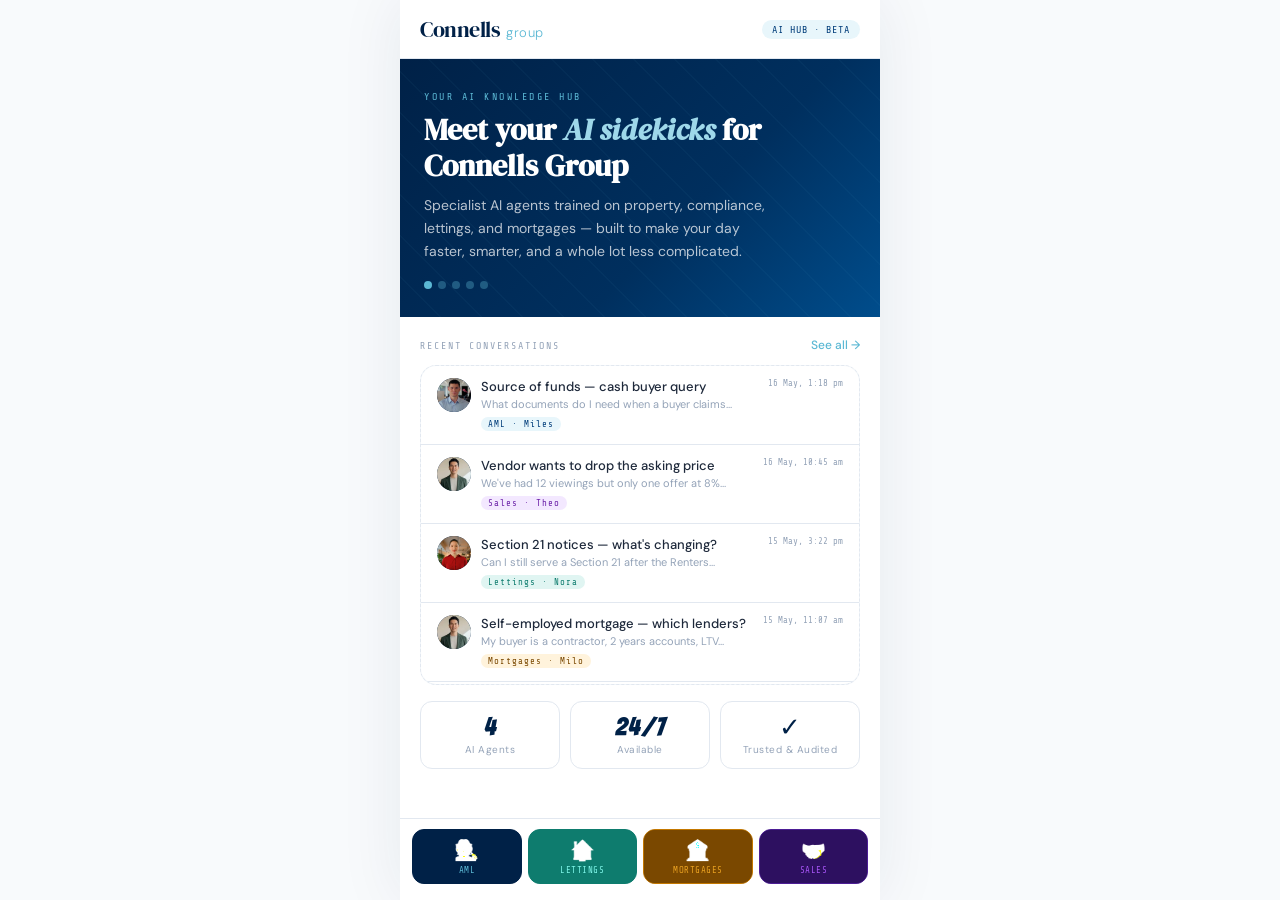
==== commit a1e0fc7c: "Add files via upload" ====
--- a/index.html
+++ b/index.html
@@ -52,7 +52,7 @@
   .history-meta{flex:1;min-width:0;}
   .history-topic{font-size:13px;font-weight:500;color:var(--gray-800);white-space:nowrap;overflow:hidden;text-overflow:ellipsis;}
   .history-preview{font-size:11px;color:var(--gray-400);white-space:nowrap;overflow:hidden;text-overflow:ellipsis;margin-top:2px;}
-  .history-time{font-family:'Share Tech Mono',monospace;font-size:10px;color:var(--gray-400);flex-shrink:0;}
+  .history-time{font-family:'Share Tech Mono',monospace;font-size:9px;color:var(--gray-400);flex-shrink:0;white-space:nowrap;}
   .history-badge{display:inline-block;font-size:9px;font-family:'Share Tech Mono',monospace;letter-spacing:1px;padding:2px 7px;border-radius:10px;margin-top:4px;}
   .history-badge.aml{background:var(--sky-pale);color:var(--navy-light);}
   .history-badge.lettings{background:var(--teal-pale);color:var(--teal);}
@@ -149,7 +149,6 @@
   .miles-card .rc-ask{color:#5bb8d4;border-left:1px solid rgba(91,184,212,.2);}
   .miles-card .rc-ask:hover{background:rgba(91,184,212,.28);}
   .miles-card .rc-mu{background:rgba(91,184,212,.14);color:rgba(255,255,255,.88);align-self:flex-end;border:1px solid rgba(91,184,212,.28);}
-  .miles-card .rc-disc{margin:0 16px 12px;padding:6px 10px;background:rgba(255,255,255,.04);border:1px solid rgba(91,184,212,.15);border-radius:6px;position:relative;z-index:2;font-size:9px;color:rgba(255,255,255,.3);text-align:center;font-family:'Share Tech Mono',monospace;letter-spacing:.5px;line-height:1.55;}
   .miles-card .rc-corner{color:rgba(91,184,212,.1);}
   .miles-card .rc-msgs{scrollbar-color:rgba(91,184,212,.3) transparent;}
 
@@ -179,7 +178,6 @@
   .nora-card .rc-ask{color:#2ecfc0;border-left:1px solid rgba(46,207,192,.2);}
   .nora-card .rc-ask:hover{background:rgba(46,207,192,.28);}
   .nora-card .rc-mu{background:rgba(46,207,192,.14);color:rgba(255,255,255,.88);align-self:flex-end;border:1px solid rgba(46,207,192,.28);}
-  .nora-card .rc-disc{margin:0 16px 12px;padding:6px 10px;background:rgba(255,255,255,.04);border:1px solid rgba(46,207,192,.15);border-radius:6px;position:relative;z-index:2;font-size:9px;color:rgba(255,255,255,.3);text-align:center;font-family:'Share Tech Mono',monospace;letter-spacing:.5px;line-height:1.55;}
   .nora-card .rc-corner{color:rgba(46,207,192,.1);}
   .nora-card .rc-msgs{scrollbar-color:rgba(46,207,192,.3) transparent;}
 
@@ -209,7 +207,6 @@
   .milo-card .rc-ask{color:#e8a020;border-left:1px solid rgba(232,160,32,.2);}
   .milo-card .rc-ask:hover{background:rgba(232,160,32,.28);}
   .milo-card .rc-mu{background:rgba(232,160,32,.14);color:rgba(255,255,255,.88);align-self:flex-end;border:1px solid rgba(232,160,32,.28);}
-  .milo-card .rc-disc{margin:0 16px 12px;padding:6px 10px;background:rgba(255,255,255,.04);border:1px solid rgba(232,160,32,.15);border-radius:6px;position:relative;z-index:2;font-size:9px;color:rgba(255,255,255,.3);text-align:center;font-family:'Share Tech Mono',monospace;letter-spacing:.5px;line-height:1.55;}
   .milo-card .rc-corner{color:rgba(232,160,32,.1);}
   .milo-card .rc-msgs{scrollbar-color:rgba(232,160,32,.3) transparent;}
 
@@ -240,7 +237,6 @@
   .theo-card .rc-ask{color:#a855f7;border-left:1px solid rgba(168,85,247,.2);}
   .theo-card .rc-ask:hover{background:rgba(168,85,247,.28);}
   .theo-card .rc-mu{background:rgba(168,85,247,.14);color:rgba(255,255,255,.88);align-self:flex-end;border:1px solid rgba(168,85,247,.28);}
-  .theo-card .rc-disc{margin:0 16px 12px;padding:6px 10px;background:rgba(255,255,255,.04);border:1px solid rgba(168,85,247,.15);border-radius:6px;position:relative;z-index:2;font-size:9px;color:rgba(255,255,255,.3);text-align:center;font-family:'Share Tech Mono',monospace;letter-spacing:.5px;line-height:1.55;}
   .theo-card .rc-corner{color:rgba(168,85,247,.1);}
   .theo-card .rc-msgs{scrollbar-color:rgba(168,85,247,.3) transparent;}
   .nav-btn.sales-btn{border-color:#4c1d95;background:#2d1060;}
@@ -249,6 +245,31 @@
   .nav-btn.sales-btn .nav-label{color:#a855f7;}
   .history-badge.sales{background:#f3e8ff;color:#6b21a8;}
 
+
+  /* CONVERSATION OVERLAY */
+  .conv-overlay{position:fixed;inset:0;background:rgba(0,20,40,.75);z-index:2000;display:flex;align-items:center;justify-content:center;padding:16px;opacity:0;pointer-events:none;transition:opacity .3s ease;backdrop-filter:blur(4px);}
+  .conv-overlay.open{opacity:1;pointer-events:all;}
+  .conv-box{width:100%;max-width:440px;max-height:88vh;background:var(--white);border-radius:18px;overflow:hidden;display:flex;flex-direction:column;transform:translateY(24px) scale(.97);transition:transform .3s ease;box-shadow:0 24px 60px rgba(0,0,0,.3);}
+  .conv-overlay.open .conv-box{transform:translateY(0) scale(1);}
+  .conv-header{padding:12px 16px;border-bottom:1px solid var(--gray-200);display:flex;align-items:center;gap:10px;flex-shrink:0;}
+  .conv-back{background:none;border:none;cursor:pointer;color:var(--sky);font-size:20px;padding:2px 6px;border-radius:6px;transition:background .15s;line-height:1;}
+  .conv-back:hover{background:var(--sky-pale);}
+  .conv-agent-avatar{width:40px;height:40px;border-radius:50%;object-fit:cover;display:block;flex-shrink:0;border:2px solid var(--gray-200);}  #convAgentImg{width:40px;height:40px;flex-shrink:0;}
+  .conv-header-info{flex:1;min-width:0;}
+  .conv-header-name{font-size:13px;font-weight:600;color:var(--gray-800);}
+  .conv-header-topic{font-size:11px;color:var(--gray-400);white-space:nowrap;overflow:hidden;text-overflow:ellipsis;margin-top:1px;}
+  .conv-messages{flex:1;overflow-y:auto;padding:16px;display:flex;flex-direction:column;gap:14px;scrollbar-width:thin;scrollbar-color:rgba(0,33,71,.15) transparent;background:var(--gray-100);}
+  .conv-bubble{max-width:85%;display:flex;flex-direction:column;gap:3px;}
+  .conv-bubble.user{align-self:flex-end;}
+  .conv-bubble.agent{align-self:flex-start;}
+  .conv-bubble-label{font-size:9px;font-family:'Share Tech Mono',monospace;letter-spacing:.3px;color:var(--gray-400);padding:0 4px;}
+  .conv-bubble.user .conv-bubble-label{text-align:right;}
+  .conv-bubble-text{padding:10px 14px;border-radius:14px;font-size:13px;line-height:1.55;color:var(--gray-800);}
+  .conv-bubble.user .conv-bubble-text{background:var(--navy);color:white;border-bottom-right-radius:4px;}
+  .conv-bubble.agent .conv-bubble-text{background:var(--white);border:1px solid var(--gray-200);border-bottom-left-radius:4px;}
+  .conv-footer{padding:12px 16px;border-top:1px solid var(--gray-200);background:var(--white);flex-shrink:0;}
+  .conv-footer-btn{width:100%;padding:10px;border-radius:10px;border:none;cursor:pointer;font-family:'Bangers',cursive;font-size:16px;letter-spacing:2px;transition:all .15s;}
+
   /* TOAST */
   .toast{position:fixed;bottom:90px;left:50%;transform:translateX(-50%) translateY(20px);background:var(--navy);color:#fff;padding:10px 20px;border-radius:30px;font-size:13px;font-weight:500;border:1px solid var(--sky);opacity:0;pointer-events:none;transition:all .3s ease;white-space:nowrap;z-index:500;}
   .toast.show{opacity:1;transform:translateX(-50%) translateY(0);}
@@ -277,77 +298,77 @@
   </div>
 
   <div class="history-area">
-    <div class="history-row">
+    <div class="history-row" onclick="openConv(&quot;conv-1&quot;)" style="cursor:pointer">
       <div class="history-avatar"><img src="[data-uri]" style="width:34px;height:34px;object-fit:cover;border-radius:50%;display:block;" alt="Miles"></div>
       <div class="history-meta">
         <div class="history-topic">Source of funds — cash buyer query</div>
         <div class="history-preview">What documents do I need when a buyer claims...</div>
         <span class="history-badge aml">AML · Miles</span>
       </div>
-      <div class="history-time">1h ago</div>
-    </div>
-    <div class="history-row">
+      <div class="history-time">16 May, 1:18 pm</div>
+    </div>
+    <div class="history-row" onclick="openConv(&quot;conv-2&quot;)" style="cursor:pointer">
       <div class="history-avatar"><img src="[data-uri]" style="width:34px;height:34px;object-fit:cover;border-radius:50%;display:block;" alt="Theo"></div>
       <div class="history-meta">
         <div class="history-topic">Vendor wants to drop the asking price</div>
         <div class="history-preview">We&#39;ve had 12 viewings but only one offer at 8%...</div>
         <span class="history-badge sales">Sales · Theo</span>
       </div>
-      <div class="history-time">3h ago</div>
-    </div>
-    <div class="history-row">
+      <div class="history-time">16 May, 10:45 am</div>
+    </div>
+    <div class="history-row" onclick="openConv(&quot;conv-3&quot;)" style="cursor:pointer">
       <div class="history-avatar"><img src="[data-uri]" style="width:34px;height:34px;object-fit:cover;border-radius:50%;display:block;" alt="Nora"></div>
       <div class="history-meta">
         <div class="history-topic">Section 21 notices — what&#39;s changing?</div>
         <div class="history-preview">Can I still serve a Section 21 after the Renters...</div>
         <span class="history-badge lettings">Lettings · Nora</span>
       </div>
-      <div class="history-time">Yesterday</div>
-    </div>
-    <div class="history-row">
+      <div class="history-time">15 May, 3:22 pm</div>
+    </div>
+    <div class="history-row" onclick="openConv(&quot;conv-4&quot;)" style="cursor:pointer">
       <div class="history-avatar"><img src="[data-uri]" style="width:34px;height:34px;object-fit:cover;border-radius:50%;display:block;" alt="Milo"></div>
       <div class="history-meta">
         <div class="history-topic">Self-employed mortgage — which lenders?</div>
         <div class="history-preview">My buyer is a contractor, 2 years accounts, LTV...</div>
         <span class="history-badge mortgages">Mortgages · Milo</span>
       </div>
-      <div class="history-time">Yesterday</div>
-    </div>
-    <div class="history-row">
+      <div class="history-time">15 May, 11:07 am</div>
+    </div>
+    <div class="history-row" onclick="openConv(&quot;conv-5&quot;)" style="cursor:pointer">
       <div class="history-avatar"><img src="[data-uri]" style="width:34px;height:34px;object-fit:cover;border-radius:50%;display:block;" alt="Miles"></div>
       <div class="history-meta">
         <div class="history-topic">PEP check — former local councillor</div>
         <div class="history-preview">My client says they stepped down 3 years ago, do...</div>
         <span class="history-badge aml">AML · Miles</span>
       </div>
-      <div class="history-time">2 days ago</div>
-    </div>
-    <div class="history-row">
+      <div class="history-time">14 May, 4:41 pm</div>
+    </div>
+    <div class="history-row" onclick="openConv(&quot;conv-6&quot;)" style="cursor:pointer">
       <div class="history-avatar"><img src="[data-uri]" style="width:34px;height:34px;object-fit:cover;border-radius:50%;display:block;" alt="Theo"></div>
       <div class="history-meta">
         <div class="history-topic">Handling a sealed bid situation</div>
         <div class="history-preview">We have 4 interested buyers, should we go to best...</div>
         <span class="history-badge sales">Sales · Theo</span>
       </div>
-      <div class="history-time">2 days ago</div>
-    </div>
-    <div class="history-row">
+      <div class="history-time">14 May, 2:09 pm</div>
+    </div>
+    <div class="history-row" onclick="openConv(&quot;conv-7&quot;)" style="cursor:pointer">
       <div class="history-avatar"><img src="[data-uri]" style="width:34px;height:34px;object-fit:cover;border-radius:50%;display:block;" alt="Nora"></div>
       <div class="history-meta">
         <div class="history-topic">HMO licence — do I need one?</div>
         <div class="history-preview">The property has 4 bedrooms and 3 separate tenants...</div>
         <span class="history-badge lettings">Lettings · Nora</span>
       </div>
-      <div class="history-time">3 days ago</div>
-    </div>
-    <div class="history-row">
+      <div class="history-time">13 May, 11:33 am</div>
+    </div>
+    <div class="history-row" onclick="openConv(&quot;conv-8&quot;)" style="cursor:pointer">
       <div class="history-avatar"><img src="[data-uri]" style="width:34px;height:34px;object-fit:cover;border-radius:50%;display:block;" alt="Milo"></div>
       <div class="history-meta">
         <div class="history-topic">Help to Buy — is it still available?</div>
         <div class="history-preview">A first-time buyer asked about Help to Buy, what...</div>
         <span class="history-badge mortgages">Mortgages · Milo</span>
       </div>
-      <div class="history-time">3 days ago</div>
+      <div class="history-time">13 May, 9:15 am</div>
     </div>
   </div>
 
@@ -418,7 +439,6 @@
           <button class="rc-ask" id="miles-btn">ASK</button>
         </div>
       </div>
-      <div class="rc-disc">⚠ Guidance only · Not legal advice · Always consult your MLRO or legal counsel</div>
     </div>
   </div>
 </div>
@@ -463,7 +483,6 @@
           <button class="rc-ask" id="nora-btn">ASK</button>
         </div>
       </div>
-      <div class="rc-disc">⚠ Guidance only · Not legal advice · Always consult a qualified solicitor for specific cases</div>
     </div>
   </div>
 </div>
@@ -508,7 +527,6 @@
           <button class="rc-ask" id="milo-btn">ASK</button>
         </div>
       </div>
-      <div class="rc-disc">⚠ Guidance only · Not regulated financial advice · Always refer clients to a qualified mortgage adviser</div>
     </div>
   </div>
 </div>
@@ -527,14 +545,20 @@
   };
 
   /* ── OVERLAY HELPERS ── */
+  function getScrollbarWidth() {
+    return window.innerWidth - document.documentElement.clientWidth;
+  }
   function openOverlay(id, focusId) {
+    var sbw = getScrollbarWidth();
+    document.body.style.paddingRight = sbw + 'px';
+    document.body.style.overflow = 'hidden';
     document.getElementById(id).classList.add('open');
-    document.body.style.overflow = 'hidden';
     if (focusId) setTimeout(() => document.getElementById(focusId).focus(), 350);
   }
   function closeOverlay(id) {
     document.getElementById(id).classList.remove('open');
     document.body.style.overflow = '';
+    document.body.style.paddingRight = '';
   }
   window.openMiles  = () => openOverlay('milesOverlay', 'miles-inp');
   window.openTheo   = () => openOverlay('theoOverlay',  'theo-inp');
@@ -548,109 +572,163 @@
   window.handleOverlayClick = function(e, id) {
     if (e.target === document.getElementById(id)) closeOverlay(id);
   };
-  document.addEventListener('keydown', e => {
-    if (e.key === 'Escape') { closeOverlay('milesOverlay'); closeOverlay('noraOverlay'); closeOverlay('miloOverlay'); closeOverlay('theoOverlay'); }
+
+  /* ── CONVERSATION VIEWER ── */
+  document.addEventListener('keydown', function(e) {
+    if (e.key === 'Escape') {
+      closeOverlay('milesOverlay'); closeOverlay('noraOverlay');
+      closeOverlay('miloOverlay'); closeOverlay('theoOverlay');
+      closeConv();
+    }
   });
 
-  /* ── AGENT FACTORY ── */
-  function createAgent(cfg) {
-    const st    = document.getElementById(cfg.stId);
-    const ring  = document.getElementById(cfg.ringId);
-    const msgs  = document.getElementById(cfg.msgsId);
-    const inp   = document.getElementById(cfg.inpId);
-    const btn   = document.getElementById(cfg.btnId);
-    let history = [], busy = false;
-
-    function addMsg(text, who) {
-      const d = document.createElement('div');
-      d.className = 'rc-msg ' + (who === 'u' ? 'rc-mu' : 'rc-mr');
-      d.textContent = text;
-      msgs.appendChild(d);
-      msgs.scrollTop = msgs.scrollHeight;
+  var MILES_B64 = "/9j/4AAQSkZJRgABAQAAAQABAAD/2wBDAAYEBAUEBAYFBQUGBgYHCQ4JCQgICRINDQoOFRIWFhUSFBQXGiEcFxgfGRQUHScdHyIjJSUlFhwpLCgkKyEkJST/2wBDAQYGBgkICREJCREkGBQYJCQkJCQkJCQkJCQkJCQkJCQkJCQkJCQkJCQkJCQkJCQkJCQkJCQkJCQkJCQkJCQkJCT/wAARCADcANwDASIAAhEBAxEB/8QAHAAAAQUBAQEAAAAAAAAAAAAABgIDBAUHAQAI/8QARBAAAQMDAgUBBQMIBwkBAQAAAQACAwQFERIhBhMxQVFhBxQicZEygaEVIzNSU2KSsRYkQnLB0eEIFzVDc4KTovAlNP/EABoBAAIDAQEAAAAAAAAAAAAAAAABAgMEBQb/xAAmEQACAgICAQQCAwEAAAAAAAAAAQIRAxIEITEFEyJBUWEUMjOB/9oADAMBAAIRAxEAPwDaC2z+af8A9UnFn8wf+qzt0fyXuUPRUal+xo2bP+1pPqF7XZ/2tJ9Qs55SUGeiWorkaMDaMdaf+ILhdZwMk04HnIQDAzLmjHUq+/INRV0v5sAZCVCbZfc+yftaX6tXjUWTH6Wk+rVn9baKihlLZWADyO6jcj0QSNI59k/a0n1CYqZbKYnhr6UnGwBCAGwJYiwEALu/JM7uTp057KvA3UqSIkafOypr5f7Zw9E2W5VbYGOIZk77kZ6Ja2OyxzhcL8BZTd/bdG0vitFubKT9l8+QB17DrtgoVd7V+KmPdILg3JOQ0wtw0eAMZwrFiI7m9yS4CSJsrBG+2PizVqdUUb+3xU4/zVlZPbJdWSxx3Smgnhc745I24c1vo3un7dC3NobO1sgL84z2RTb7zaYoQJJBq8EZWfWm+W2/Ujam3VUU8buwID2+jh1H/wB0Vo1mWqtxHsHbb9ZcfpGD/tK7+XrL+1Z/CUCaF7GEqDaQc/0gszTtK3+Erx4is3Uytx/cKA3BxIDVYWi2z1Jw1mo/JFA5SCk8U2DOBK3I6/CV48T2Qj4ZW/wE/wCCErrw3XU0plMQ0n1UAQ4Az17ooakw5PEtm/at/wDEf8l4cT2Zp/St/wDEf8kD6MBIMeShoezD7+lFmP8AzW/+Mr39KbIPtSt/gKAjEvctLUNmEvKSuUpPJSmwrQU7EZsa7oUoQr3KQGwwxuHtOM4IRHbuJ2wMbG6lcTnSMHZUnL9EuNulwI6g5RQbF7cbbVXuIyRRtjyNgUK1Vvno5iycYI/[base64]/eb5GV89YGA4tG3jspFFc6m3yyT0c8tO9zNDpGbO05G2eyjKNgfVQBx3XizV5Qt7LuIH8QcOB1RVPnqYZCx/MOX47FyMgzt5VLVEkxujpHTTta0ZKK6W111AznxRseMZLScE/[base64]/VFFf7PJordLM6IyTkYDG74V57M7UxrHyFjQ8DZaC2nLmnU0EDssefPLakdXj4IuPyMFqOBa0nT7tpa04AG/ZLZwDKGanx48gdVs9XBHkkMblVVRGwB2Q37lV/[base64]/PNfGwn93BP8wthEeFbI53guoKeIQZGM4+ioq5h57u47JzU5owHvPplNkZ6jH3pUFkXlk9ivcsjspWlcLUagRuWT2XuV6KRpC6G4KNREcREdilCM+FIDARldDQO4SoC+muDWR5bg/[base64]/FBwlZkzSU4E/2K1QorVWYyDNUjJJ8Nx/itPulx9xoXVBz8Izssk4DrIrQ2moZm6edOcPJ6k4wB9FqHFDHfkV46gNOPotadnIy4pQfy+zN6z22U1NVSQkyExu0/ZTB9uNIe0n8Kx687Xas/6rv5qHhSoqNs/wB+FJ4k/hXv9+FJ4k/hWJ4XkUBvdk9rtPeLjHSM1gu33GFqEFRmlE7hgEZK+V/Z+M8S06+onjFi2ODo2+iGgOPvEQjLwc48Hqqp3GlMxxaXacHoq2kc73eXU7V1ws4uPvBrpvzrgNRwMoX7Cab8H0SY6h1Jh32cK6ooW/k4Jpzf6l9n+yptHH/[base64]/JLmDuUdJxjYFCV3sArIKh/PdK57SOUXaSHdnZHr2RqGslj0tOf80O3ag5Dy4OcCsalq7RujFT+LM2o+GKmhLuc0yTOeMODj8O/RaJQR/k+yv5rcyFmPiHRetUUbp2l4acdyra7ck0cjSQDjbZSllckSWJR6MsvbX1BJB6EdFRVVulkpPzLZG1OrJwdsfNFdVGGzO1D4UhjGHdoG6njy6ojmwqQP2+3VkUsXxOcAPzmvfJ/[base64]/ITc/qL5c9m4zxVTjvgr62t1MKi2RscM/CP5IyOkYUuwIt1GZo3x4Od0K1nCrjVSk53dlaxUUMVE1zgwN2QVcZz707BAVO7Zv4+BNWzQXXpxi0ae2E9FxIY6YQ8rHqqXK4p7yMvtRI1fBJWVb53EDUo35Ld+0VkUknCfuyF7UPwQBbnDq5KNIGgnO6lOemHuKayyE8UK8EmzNHvY9FosLQaVv91ZzZXZrFpEH/8AK0/urRLtGOPToHapuK1xChVVvlzrp4xKD/ywQCD8yplU7+tOx5XY6huMh26qy44yVMuw8ieKVxB5jJaOR0L93NO6rrzUNLckBXNxbqqnkf2t1VVlI1zNTzsBvuuNkVSo9LxslxU2D1Hrkn1NBcwHJAONlPqK+OobKx1HURxtHwzyubg+gwc/gnKWIaXSN0sjHTsAqu8zxyU5iFRG45zgOClGFmpS2+gbutbFHK1gjLtR/s+EzSyOY8t0YHUZ6p+anhAa9sjNQ6guGyaLs4OR4UnBik6JUkuW9MKvkcHPB1hoBzkp+R50fNXvBkTTVVDnsDm8rByAcEkeUQhcqM/IzKEN/wAEr2f2Z097prnPERFTFz4yRjW8jA2/FHPGQ12mTzp+u3VVFsqSytawYAzthW3FeXWeQ/uH+S3xx6HAycl5pWz5GqrzU2q/VktO4Aid2x7jKOOGeOaS74pa9wikO3xHZ3yKzi+/[base64]/KRlFFyS56QXpBcgDrnJt7tivOcmpHlrHO8DKVkkuidYnB1cACOq0yIf1Ro76V898G8XGq4zltrgQY3ePVfQVKc0jc/qre/CZzIp20B/ENV7i98vZvVUdFfI66EyQvBOdt1Y8cDNFVEb/CVg3C/FdTaLpJTvJdCZDpHXCqyJtdFuHp00biJTK/JO56KLXt5lPJHnGoYTVruLbizVG3fSD0Up5a5jtWx9Vx8q+bPRcb/NA/[base64]/JA1JxdbxXMJkGM/rIg4j4utxssvxtOW+fRbZI4uLyfKN+/4zW/9ZygKfeTz7rVyswWvlLh8lC5T/H0SRoErwz2XSxw7K8snDslYedVEQ0w+I5OCVNRbFZY+zmnm/LsdRyXPjAwMdyvol9nuNdZA+ed0cYbkMB3x4WL8FXiB/E8FuoGNbAwdcdSvo2rqGw8OvkkcA0MyidLoUJyvs+WOOLvUuulRQElscRxgHqfVC3M8beVP4lrPfr5W1AOWvldg+gOFV7qCJSk5H12JM91zUobZwfKcEmVntF9MeLgUlxSdeUkuylY6Z05Tc36N3yKc1BJODsoWT/Rl3CFLWU/tJq6kQPMecg42W813tEtlhpGCuqGQvcNLQ7ucKptFtoWTGobobJj4iMLO/a++B9bb4maHN1lxJIOVowczf4NFGXi6u0y74l9ptBcKeobDIwhwIzhYzTF0twMgGMyZOevVG9t4Ynv9MDSQxgZ08x50tz4BAO6J+CfZfRUl+Brc1ctG4Svcfhj1dmtb6dd1rUHMonrjfnsKLHbjaLdRxSsLZ5o+c8HqB0A+5SauFs4Ok4cpXE8gpKuiqJHHlvLoNR/[base64]/[base64]/4GtJytp9o/[base64]/ABOESXD2TUde+Gsrq6suLA3UWveI2D1w0Z/FWjTz38zUck9yiZ7gy0Nbl3wjC3Q48IqkuzLPkSbA2GmprYIaahgbT08H2IwSd+5ye6MuH2sfHNPp+KV+px9cINlyagtzjdF3DT/zBZ3BytSSSM0nbti+MLMb7w3WUTTpm5euJ46tkb8TT9QFm/DXEslZRsZUgtmjzHIHdQ8HBB+8LYwsX9o/D8nC3EQutK3TQ3E5fg7Mlxv9Vzebg3Wy8nW9L5Gsvbl4CqG6snBbkDAUO41eI9ILSUMUd11M2cAe4KflrzNtkLj+2ztSXfQmUlzzq7+EnQGxnI+iU0h5AxuUmvkFNAckZG6Wo0UEcX5T4ht9LuWNl5rh4Dd9/vwtAa1uofDnuhvgm3axVXeVueY8wQn90buP1wPuKJA4s6Lq4saUDkcrJtkZU1NHDLDJS1UMc0QcfhkaHNIPzQtcvZzaq3U+llmpiejAdTB8gUWVUjnSSZ8puJ2ytSMu3ZnQ9kdW+UBtUx7e5GxCi8Q+zscP8l7Z8udg/a7rU2AtcHBztvKiX+0R8QUzYZ55IXMOWSMwcfd3VThNSuy5zxOFV2ZjX2kXe2s1H87EMKvsNupLZc456toe1hycjIV7X2a9cNVPNkZ71QOO88AyAP3h1Hz6KkvcklPNzGZ5bxlrh0V8laM8OmSeL5aS81ETqSPltZuXEYLihp1rIBJkC6+vmJOSfTKQ2pe/7RVVE2yPJTGE7OH3pLYnuGcKwpqX36rii/WKtbjbmUk4iwBhoSbSJxxuStG3QVDHvDA4ZKmMy46R1VfTUjWVLTvnyi2y2cuj9+mb2LmMx28rPjxObLcmRRRHgtBwOflrgd2jx5KfeGUpLIWtaPJU2kxUQZc7Lh3PdIraMGEub1wulDDGJzZ5ZSB+ue6Q5cS53nwo/NcWhpyn5D8ZY4bpsx4V3X0Jdj9BLh4ByRlEVfOI6GNn6/4IbomnmD5qfc5yZ4os7MaMplbRX3BjonCQ9OqIuFahskjyDtjoq25Qc+kGMEgJXAwc2aq1baSACpvtUiFBzG4Fw0ncb/JZlxhxfQX+t/IVCyOpomSltRN1Jf4Z6Drq9Nl7j7jc1YksVkkLg7LKmoYcB3ljT+BKG7FYeUwZZh7fsOG2PQ+iUYdUxpNO0zt14Pq7SwVNBI6rpQCdJH5yMeo7/MKrgrmlozjK0JtVWTU0cD8EwdiMEff3CCuMbDLR1JuNDATSPGqUNG8Tu5x4WHPxOrijtcTn21CRJpXtc0OUerppLlU+7Mfy2aS+WX9lGOrv8vJTNpqg6AOByAM79wp9fpt9EIMh0tSBJMfT+yz5Dv5KxYMO8+/o6HKz+1CxNj4upZqttlbTCmp4yY6R2f0mOur949fvKInbZPXHZZHcW1Bm5gyCHag5mxB7LQeFb8b1RNFU0NrYtpB0D/3h/iunkw9dHBWS3bHayZrKiSMAudnoO2wS4YXFuSNPzTphYKqebbU922f5pb3ta3JO5VKBsZLcJLnAdd984SXzajgNK8GOf0BU0CY7HMB1Gx6g7j6KivnA9BfaZ7afFJUE5DmD4c+o/[base64]/c3ZdWSujphjpE04z97sj/[base64]/wDVWtPTBjvs4B9VJhpA7v8AgnhThvTqp7iaHDQNmhDg4629Mdx4KZMTW6o5wHNcMEO6Y7g+ikRSPiOW747Jmvr6Rk7WysfLJp1GMDYfP/JNyVdiUWu0D/C3BHuz6ia4McKdszzC1x+0wE/EfA8KhujH3GvmlafzReQ1o8DuEVXO73G4t5MTeRA5mknq5w8eg9FBitTWYOMDGFSoxi7RoyZZza2KOnsjQdfL1H1TwtFTHPDPTRiJ0Z7DqPCI4qZjBgApekt2zspOVlasr/d5pHOc7DQTkDwuGkd/bP4Kc7bod028nvuqdSxSIwp2Dslhob02SyuDdFDO58pLhlK0r2MdUUFjbG7p4sBLXY3buFyHDgTjunXnAzhQlHompGOe1jhmOhro71SRtigqpCydjRsJcZDvTUPxB8qFwzb3S2pj3DcuPVatxFZWX+x1tukAzM3MbiM6ZBu0/XH1Qbw7bJKW0wxPIa5owWnqD3/HKWKl/Ysk39H0LYbRBYbRRWumGIKOFkLMjGdIGSfmd/vTNzLqCsirmfYOzwrCqmETmh22roVFndHLE+ObBY78FekYm2/JSX8tnkirWbjGl/zURj+YzHRKnY6F76N5+B5+EnpnsotNKGktecEZViQrJtM/mwVcDv7TC4D1GP8AVQacfnNOOilUu10hZnAla9v1aU0xnKlcT2KJIcRNU4MYGjdIp487+U3K4vlUmDYAKBIkQ/[base64]/2uhCHXVbqYmCpGHjofKlWy8x1FLGHPPMb1ymrpGyqaHHGto2cOq2UYCFddM0GoOwP1h1z5VM6YCRspx8Qw4eD/8AbqW+V0cfKeMnHRUtY40z8u3Y7H3FW4++iEv0XlLM2SuoyM6o5m/e0nB/mnriBHJIB1JKHrZdAy80ocSQXYOfllEV4GKyX5p5ItCgyvjHxb91Mj2CisOHBSGuVJaPZyE4x+EyHJTXb4UQHnHU0hQZcuJCl6sBRnEB/[base64]/YjIEKq8ut95pHvcMB4a49gTtlaxfG4q5HDcE5CxnjunZGJHtyC6nc7bsRkg/cQtir3l9NTuPV0bSf4QrcpXBEFp3TrTummpxqzF45qwl6tJBTJOE47doSAcfJgKM+TDspTyVGlJ3SBHopS+sbjfY7ZVq5gmhzHK0PaNTmnsFQ0xzVMPkO/krSIAuO32uvqrK6QvAtpe+fLtxys/im9XxEp7Vh+Nv0f+JUZ3f5oYC3v1bqO87pZ2TL1WwEOcmXuyUp5TR6pDR7O4T4cI2H1UfOCF2ocRFnwgmRayow07oKpHmoukhBzl5wiisccEeQhPh86qzJ6l5/mrYiYdW6EtZzMZyMDKnRRYOo/ilRNDIwANgFXXS7T0UeYmx59R/qlJCj5LCb49m9PITQhPgoRbxlc5JS08jAOPsf6qaziKuc3JdH/AAqlovTP/9k=";
+  var NORA_B64  = "/9j/4AAQSkZJRgABAQAAAQABAAD/2wBDAAYEBAUEBAYFBQUGBgYHCQ4JCQgICRINDQoOFRIWFhUSFBQXGiEcFxgfGRQUHScdHyIjJSUlFhwpLCgkKyEkJST/2wBDAQYGBgkICREJCREkGBQYJCQkJCQkJCQkJCQkJCQkJCQkJCQkJCQkJCQkJCQkJCQkJCQkJCQkJCQkJCQkJCQkJCT/wAARCADcANwDASIAAhEBAxEB/8QAHAAAAQUBAQEAAAAAAAAAAAAABAIDBQYHAQAI/8QAOhAAAgEDAwIEBAQFAgcBAQAAAQIDAAQRBRIhBjETIkFRBxRhcSMygaEVQlKRwTOxJDRDYnLR4RZT/8QAGwEAAgMBAQEAAAAAAAAAAAAAAgMBBAUABgf/xAAwEQACAgEEAQMBBgYDAAAAAAAAAQIDEQQSITFBBSJRExQyQmFxsQYjgZHB0TM0Uv/[base64]/CX7V2eDscnNtcxTpFII+tQEQV3arNGysOaitMtGtrmRCOKumt6Ubd/FQeQ/tUL4Q3buxp804+1laDUsSQLPFuFDKSODUi6ZFBzx7TuFVnwP7FxtipC2k7VGIwoqCTBxRwlgGUSahORRSc4qPt5MgUfE1W4yKso4CUp5RTKU8vamIDA4opYX1rgwqkkgADJJqjdVfEIQ77HSOZDlWuWHA99vufrRJZBbwWPWertF0Elb29RZB/wBJPM/9h2/WqzffGPRYEBtrW7uG9iAg/vWa3OnXN6zPlpGc5JJyTQ8XT9wzJuRhzyPapzWu2D/MfSNZ074qaTdKrXcMtqD253f7VZ7DWNP1Rc2d1HIcZ29mH6HmsBbTZ7U525IHp6UZp2oy2TCW38k6ckg4qcQl90hTnF+43W4GRimok81Vjpbq59VRbe9YeL2VzxmrbbrlqFrCwGnl5F3kbxWKqD/qNmmQu1R9KN1HmSKMfyrQ7LVab5LNa4GCMmklKcI5rlIZYihvbXCtO4rhWgCA70f8O1dgH4S/au33/LtXYR+Gv2qc8HeTpFIIpw0g0OSSz3FulxEUYZB96p2p6c9lOQR5T2NXtVyO3NB6npq3sJXb5vQ1r3VbkY1Nu1/kUJlzTMse4Yo+5tntpWjcYIodlrKmsGrBkTLmI8DNLtZ2k5xiiLiDcDQ9vGY8g+9LyG0SlrLz3qUgkz61CRMQak7eTIFPrn4EzgSkbZohDxQUJoqNqsqRXcSD621l7HTmtoGIkkXLsP5V/wDZrONL6dvtZvFZUYq7csfWrb1PBJf628angOq498D/AB/mtK6H6WW3gS9niwzDyg8n70F9rgsRGaemNjzIgdB+HMFkizXqeJIRwhPAFSdx0rp27/l149qvcltGF7io64tkOSBWZLc3yzYgopYSM+1PpmxlBVrWPn1AwRVG17oLw909nxznHpWzXlqhBBA4qLltkKsjAEGprslF8MC6qM1yjFdOtJra9jA3q6Hkrxita6eufmljViC6kA/[base64]/AAoXkxnYpbA9cCrkZZKsolY0y3fW+rDHbqS0kx59gOP7cVusFotrEkS9lGPvWe/BSwibSr/XpIw008zIhxyqqOw/U1O6tfa/[base64]/[base64]/[base64]/wBYpt7Rh3lH9qJeX60NNMQpI71DskT9OJHalb7LdiZBQYi8RBtc9qE1i81B8qsYKZpUD3yxriIdqJTljIG2OQg2Tdy5pPyNy3MaMy+9E2FtfXD77hRHCvc09JrRRykCARrwPrUqUvJEox8GgX4dwrI5Q/ShIdZt7dzBLKd6+9TjWqyJgis76ltiL2QqSCDW1fc6+UYmnpVnDLsl/DKOJBz9azzWNHc9VRzLIRuYMMU1pV/dCXZvbAOKOluC+u2u8849aqzvViWSzHTupvDLxFIsVupc4wOajdWtbfVISYmBkXsaKtfxIyJO2aUtnBE5ZBjNWbMTjgr1pwlkpMcDQ3IRhgg1ZoojsHHpXNT0pXkWaMcg80dDDhF4rOhU4SaNSVqnFMYENdWMg0Z4VNyMkJw/FM2gbibsbhJbdQGy/dh9aVO+FP0qHsbyFLqPDdzt/vUtcDyMaqXQ2rg0NPa59kU0kz3AWNcc9z2FOzahBE8tm0FzKwUyPL4f4a8dt3vQk2u2GmzGO7uIoSRuAY8t9h61Cat8QtCEUkcdxKSfKWEfA/fNVE/JpQpst+7Ei9Z1CG+E1itndZZGYXKgBFbHC/[base64]/wpnlO1B7+tAXuuGZBGh2xqMYHrU4A3cklf6l434UPliHAA9ajUiZgSPeo/[base64]/i5DvH8rnt9K76+SPo4JL+GwjnwxRLyboyjfmx/enipx2ptYPHk2kleDz7ULlv4GRWx5I6bRrW9ikjuYVcP7jn+9U7X+j7e3U/KwW75//ovIrQMPC/hSgKfQ+jfao+/[base64]/Ln1py2gBj7+tMUVgDfyCXUuOwpEFrkG4uDshXnn1qQNpFH+LPxGP3oe6R9TtpGUFIIxwPepSQLZW+oNce6PhxeWFOAoqFku9qb3IFHXkAWN2I7VC67H/AMAjJxmmqKEuTBp9XaaURQ9icZrRdNtZDYwn3UGs+6X0ZtV1GGBQSWYDitjm+H2s2rCOAs8e0EEVVuu2vbEfCvKyyc636GttTSS/W5e2kUZLKeDWG6pdXNhcukN7LKEOMk1r/[base64]/G6G3SZdDXwolG35yYeY/wDgv/urEU30Fp9LZflxXC7fhFw60620voq0Et5umuH/ANO2jI3t9T7D60R0vrw17SbfU2tWs/mU3rE7hmVfTJHv3r5Uk6k1LqDWHurl5Jo5CQWkOT9yfetE6B+II6eUaZfuzWpbMTd/Cz6fanTTrLD0EbKd9XOH/f8AQ3m4kSRdjAMDVa1rTp2BNvdlV/pdd375qQstRiv7ZJoXEkbDIYGmrwk584/WlOW5FBboPBU006bxs3E5cD0UbRUrbTFWC9lHFdeLLliwP0FROqXws1ZhxihTwTJSmXOC/tlQCRwoA7moW2+IvSV/fnT4NWj8ctsG9GRS3sGIxmsn6n62uxBIlvIynsCDzWcy3jWIMsjl5WO7Ge5p8YOwZVp0sufCR9iLbgx9qiNRkgtN7SyLGMdyaxn4bfGnULQpYaqTdQqMBSfNj/tJ9fp2NaPf9R9Pa7C81tcpczEeW3bKvn7H/FJnVKEsM6dT2fUhzH5/2Zp1tqxTVFnEscgQ5Vl70NL8QzBbRCIZb1qch6Bm1XUpLq8j8KHuEFBzfDS3nnkSMlSDlfarEJRSwzIddjbkhdj1Rf6+YkS1LIO/NX9Ic6O/4Xhnb+U1Xelemv4cwWaMo6diDwauF2AunS/[base64]/wDh90e2uwyBrhomUeX61WJLJLWVYGbcRwDVo6d1+fpsvJHHvbHlUnAz7mhvluWEafp2nnqLlVCOWzSukdOvOk2lGp3UKWQ58aRwoH6mgOrvitYw3Ij0W4a7KjBZQVjz9/Wsz1vXNQ1yYy39y8xzwpPlX7DsKigMVXhHHLPe0ehQrSVrz+RKdW9d6hrTR/xK7e4Zf9K2ThV/T/JqpvZ32sSCS8PhxL+WMelTKxxiQybF3nu2OacwO9WFZt+6aD0Cn7ZPEF1FcL+vyD2tnDBF4SqAv+9KKBTscnn8re/0pw8VwlWGDzS8lv6cUlGK6Jjp3qfV+mZALS4MlvnLQS8qft7fpWp6F1badS24dfwZxw8Tdwf/AFWLI5Bw3P1qQ0rUpNMu1uI2IHGcUEkZ2v8AT4W174L3I2+WAQ27S1QuqtRitIXe4fBf8ierf/PrUrqvxH0/TtAjmdRcXUg/CgU43EerH0UfvWOard6l1FeSXl/KRvPCAYAX0AHoKiNe589GNpNNJvc45BtS1GKW43f6jDJ2r2FQstnLcOXYHJqdjsYYRwo/Wl+GnoKuQmo/dL1uhdv/ACcL4RWhYTRSB0yCDkEVPWGszq0fzAZZEIKyr3yKe8EEdhXvlkHpUyt3dkUaB0PNbL3a/Fa9t1WC7giuUYArMvlYj6+hNSFn11Dcbiu1CTnDDms28JDjjt2pxCYyCOKQ0vBNnplVjbfH6GuW/V2nrGrTXCbj6CpaXUobrS5WikDArmsWktxqMflbZOB5W9G+hqS6H1S6a5ubS4kfyIRtb0NSq12jz+u01ulsUJrKfTL7o/WN1oO5oZtq+vNVrq/4hvrT7nm8VlP6UDqlpc3x8KDdg98VHRdDXKxZcNuNRilP3Mp5tb9qBbbVri+u4lLnbvHArVbfR5zCh3DkA1mKaVJpF/bpIgGXHfvW42hRrWIgg5QVZrUWuCvNvdhlotesNH1x/k4JtzyDsKzfrnp2CPUTFANijmqF0p18/T1y0/y6tIRgE0fqHxHbqG/PzK+CWGARTdRJXQW5cmVCEFL3BVl09YpIZbhwwU570m+t7O4vk2SKsS+1Vv8A/QGGWeFslWyBTVqbiWdRkkMeKOnaobGhF1aclKBNa708hC3sRHhqRzUTcSZbmp3WrnwbK3sxkY87j6+n+arNzJlhzwapaiMYy2x6PqH8K6FafR/XkvdP9vH+xD80g0oNXDSEegfJ4CuiuCu1xx41zFdNcqSDmcUoOcFSOMVwgKhZjhRTcDmUPJjCnhRXEbsNIjxMyahJFIS5AypPtRi7nGScULexAahBJ23gr/ajBwMUyXSM+iLi5RfhiCuPrXVA9a61JxQj8HSfak13FcPapSIbPV2k0od812CE8hEEqwkFjjPap3RrZRqgu07yptf6n0P9qqDzk3bLnsQoFWvRbtY7pFJ4GAa6SaXAnUVR1lEq/K5X6ovUSQW0YkYKgHc0Fr+ofK6f8zA4IU5yPaqp1r1NLFELFFKZ7t71BSa88uhCzd8nPfNUK9HOSU2eJ1euis1xGte117+5FwrEH0+lH2PxB1Syt1g8UMF7EmqkXeQ7F7Duab2k52txWxCvasIw3ZJvOQqdLmAgsHVT2JHBp2CbftJPmHrU/YSTdUR2WkGD8QOAXA5xRPXXRUPTVwsdq5PlBK/WmTj7clXfngFtLBdRtWm3DxV70bp9wsFzEkzAbSORUHo95LbpJG2drDmlCNnuYwrnG8ZyaWptFiuCm4xXb4LDrt38xPJIOxOB9h2qGmf8h/SidQfKrjtk0BO2Ig39JzVWTy8n2KUVTBVR6ikv7Dw7ilMcGkREErXe7UISfA4O1erw7V6oGeBJrqjNcrpIRc1JH6jF+2YzGDTluv4S/ah3y7/rRKDC4qX0Jg91jkC6iQDbvj8soGfuDTrnGKH1g7bBnHdGVv3p9HEiKwOQRmi/CmIz/OlH8k/8HAM0oDFebiuA8UIzBw96T6V0muGiQDOCu1zFeJqQSPDbtZcfyp5jU3p0xB3n1OahZF8G5nc43SvgfYVKRHw0UDj1NHMRoG4yln5Y71Y/zmwY84UEH3FVdUeNsPkD2qydRFxbRzp3jO1vse371UmupHc7jmrFKzHg8H67R9HW2RXWcr+vIQm/eVHG6lNCsZK7v7UzEzueDSXYhjzTcGSjVVvIrWSx1exgEGcB9oorryaK9linVy5lQEk+9SmgWNhd6YthIoI45qH65ij028jtFX8NVG1vaushJRb8GXVbvbwUVma0lZBg/eikELmKZG2yDutDXEYa7DnzLnmnsLvLrxgVWfEeDa9Jhv1dSf8A6Q9euTbFv6TQ7ESxEDswpxvxYXjPqvFBWMm+HafzIcGq6XB9UuszNJ+UEWk+TGCecEEfaikUk1FQgjUgF/mB4qcij2jmuksB6OTsTT8M8F8pPtTLHk0S3Cmhn7mgwXZrB4EUhzniuE1wHJIrhDkcVQDmnEPNJr0Zw7ZPpUgx4GNWTdp1wP8At/zXrFNltGD32ivanJjT52Pbbj96Vb4ECf8AiKP8BXaX2jP5f5Ysikk11myKQe1CkMmxO6lJ5qbPPFORcUQpPkcCikOuKcAzXJhsUE1Ixx4yyIkfdfSs35VfAqSRi5RB3J5qHik+Yv2I/IpLVK2R33GT6c0yaM3Rz3NteWSsCxXtxLbzDMcuF/X0qA1bQzayHwoXGD7VJxyGMeIDzuzmrBqUomgSXAO9Q37Ur60q8YKHr2jjdKNj76/0Vvo7SIryab5qPsOAanZumdP8Q/hUH01MF1Z0HG4dqsNwPxTSL7p7sp4MjTaatRw1kbslvLPXVjXxBEsmM44xRvxKjW5nTa4D7B61bzoUjkMby3BHtiq11NoEbzeJcX0fb3rdu2xhyzxejotUuDNbbTLncC8yhc+9FSWogQuJA+eOPSpS5tNNgO0Xe8/9tRc0kTROIs4V8En7VnznFxeD1XoelktZByXWf2Y2jbSDUc5+U1JlHCScijw3AoHVoy8AlUeaM5/SlQ7we41TezdHtcjF7LJbzrPGfMhzVmhlM0SvjG4ZxVRvJ/EhWQcgjBq26fOk9jDIvqoo7I+1Hel2KV00n2kxT9qGan5DQ7sBmkGvYxNcLBeSaSz/[base64]/4ZNMsRl+n2YcUGyNiEe2amon8fRoWBztBU/oar9zJiMferv8AD+xi1TSruORAxilB/Qj/AOVVtjlDvUZZr/TBVtFJTW0Pp2q2XLDxTUtF0napdB1iwQe+KNl6ZiZ8+akW4ljBgUtxzkzIza4H2nU3P2ah7i9nnJFzds+3g5ahlnkgXysTn3oQRLLLKWJ4Ga09u9pMx1L6abQS7h1JhbmnrWJo7E7uWdyc/pQDjaiY4+1ScXGnwc9wx/ej1FcYQwi//DM5XaqU5PpP/CGkPlxSWAZSD6iuoeSK49UvJ7V/dINh4Ty27ds+Wpzpq6JtJbdv+m2R9jUNqoAdHHDZxXtKuZIr9FU4D8MPerTW6Jiae/7Nql8Lj+jLVJKMnmmGkFNSuc0w7nFVtp6Oy8XLL7U14xptyTXBRJFCVrbHfEFLgmxIB78UPmug4wR3zXNHRm08h10vjW0sf9SkVG6ZcYt9p7g0ejlnwe1RGnf6ki+gY/71MF7WiNRPF0JLzlEg0hammfmnH4plhXJEWSZ0P9adSSmVAzSxwKLAEZNB8UoAyTgDuaqeoTGfUJ5D6twPp6VY35tX+oqrTEmZ/vTaY9sy/WNTJyhV47Hlc8CpmxYiIfWoKL84qbtidgFdb0d6dL3ZHbqT8q59atXQ2vy6HJIqJvSYjcPtVNlJM4qwaIACh9yf9qT0O10t1Nmfy/dGt6V1TpOpSbS6xS9iDU+IY5BuVlIPrmsD3Ml1IVJUhuMVPWXU2qQwBFuWwPeulTCfaPORush0z//Z";
+  var MILO_B64  = "/9j/4AAQSkZJRgABAQAAAQABAAD/2wBDAAYEBAUEBAYFBQUGBgYHCQ4JCQgICRINDQoOFRIWFhUSFBQXGiEcFxgfGRQUHScdHyIjJSUlFhwpLCgkKyEkJST/2wBDAQYGBgkICREJCREkGBQYJCQkJCQkJCQkJCQkJCQkJCQkJCQkJCQkJCQkJCQkJCQkJCQkJCQkJCQkJCQkJCQkJCT/wAARCADcANwDASIAAhEBAxEB/8QAHAAAAAcBAQAAAAAAAAAAAAAAAAECBAUGBwMI/8QAQxAAAQMCAwYDBQUECAcBAAAAAQACAwQRBRIhBgcTMUFRImFxFDKBkaEjQlKxwQgzctEVFiRDYoKU4TQ1RJKiwtLw/8QAGQEAAgMBAAAAAAAAAAAAAAAAAAIBAwQF/8QAIREBAQADAAMBAAMBAQAAAAAAAAECAxEEITESFDJBImH/2gAMAwEAAhEDEQA/ANLz+iHEHdMPH3R3K57YfiX0KVxfRR+ZDMUBIGX0RCT0TDMUYJJ0NvNSg/EmvIJXE9FH2d+NDK/zQD7i+iPi+iYIIHT/AD37IrvPuNLnWNrDl53TG5ANgSQD8T0VN203pYPsXmhffEK1li6nidlyEjkXcvgiYXK9iLlxZMFfU/1ixKCWrqZoGZCzO/wjysrDPVx03iqJooc2lpDmzdrdl5Sxve9tBi1RUSYfVPw0Sn3Ybghvb/dVobZbVmV8g2gxV2lnOdMdR15q7HRVV2PawN2825h91xvp/hPZDP8Awrx/R7zdrYY4YGY7WxRxC0fjBsOunVXnd1vrxs7SQYXtPKKikqfsmzcLIQ8+7qFF0I/b0Nfz+q4zVXCIbzv9E2ifFPHG6N2YP90jUX5EFFIAAD9QqLj7Ok4zZoOYa6pXF82qPaczdSEWXsmSkRNrqQlcYdwowgorFASnGHcIcYdwouxQsUBK+0Hv9UoT+f1UTlQDDdTAljUW7Ie0+ii7EaIXKkGNkLFKv5I/[base64]/PpyQfPUUcwySEvZZwd+H/dX6fdDtIzO0PY/tZVvaPYXGsHjdNUUxcwe+RzUTfjUXRlGj7tt7owbB3U2Ll0kMsr5I5c1yyXTNH6EDn0W3YZiNNiuG01dSSNfBUxiRh56FeNNnalvGkppW2jmba1r/8A4rftym2RqnHZuV2kMRNKxreUbedyk2auT9Qstl5WpilaDnJcPK6WCeXQJdrtbYcxe5R5SBqFnWEAEo8iWAlDmhLnkQyLqh8FKK5BpSw2yWNEdrqeBzshlXSyFlPAjMqMJdigGpFhNkLLpZCyA52Sg26VZGgCy2CLKlIrIII6rBf2mqt4q8ApiDkEUz79Lk2/IrerG9liv7TVC12D4LWgeJlRJCT2u0u/RWav7Ez+MV2aw5uKYjFE8eAau81r+CYPDTcNkTAGt00HNZhsCLYk7Xk2/oFr2GPyNaMwuNR8VT5VtvG7wsJxacPoWtjbe1+anaKMnw9D8lEYZmeBc8xyuplt4WWb81z8pXVxk4fxUwLm2+NkeK7MU2I0ro3BrzINQ4LphschGZwKmIgCWOzWH4ugVuuM+yx5L3hbAVmxW0rJaePNSTO8HXL3urVu0raei2ko6yjHCmlPBkD+gdoQFqO/ChpzgEc/Cjzxv95qx7dxTOxTbDDaW2VnGzuI/[base64]/VSf2GiEjgbNDjYEJvsbhwds5SxSt/E7KOZN1MUWFYzNxBT4h/RrPuOaqduUubd40v54nMJ2oxehmbDjWHGmPIvHuhaDhlazE6d3AyvsA4EaghZpiFJiEeHRe2Ym6qewHiPdycLK1bpK3SWFwefAbXCy5z22Y9S+JbZ1OGHLRUYme3QhxsAUrBdpdo6x/[base64]/[base64]/d1HwIVRoaWN+BjCeGW1FLO1x8/tMysrZvaGAk+FnUdU2pKB/9JPq5C60490fdtyVstt9MuV/[base64]/8APUTT4i2TF5aYxuknDrgHTKO6veE0uJzRwQRYLPNDmvHwz15lUnF6OKuxAzGnYXZr8uatGCRQNjhiMLm2OgDnWH1UW48X49+rhUbWYfgkVsWgloiPDlJ1KGz9VDi+IRV1PfhyNNzlt6aKTw/[base64]/osEkoONFa13HxfBZ9v1p8fK8PMOq4nDO4tL7fMq7YSY3RxOLGXKy+KKSlkLhchpvZWCixqrIa1sL3eQCz2N2OV42jDuG6nFiLgdCnbQ0uDWuvdU/[base64]/mqBtVv2wXCBJFgkT8TqgMrpb5YGHuDzPyCwvajaXFdq8RfiGJ1DpZdcrW6Rxt7BvdNjParLNI7XbwMS3hbX0ktQXx4fBL/Z6cXAY0cnHuT1V5o28WMOIs4306BZls3g81RWCqiAcI7FwBvYdz5rU8LBc1pt4bLN5N9t3he4byULo525rZSVbtnIooqoMfGHBw00UfiFECyKVgU/hMekfg1NtVkt9t3F5w1jY4RkZl0TtsmvM/JNMPfeE358k4j5FMrrP981a/Cp9nMVhnMT4at9KXDm1r25hbuLtCsmze2tPibI4a5zYqnKA1xNmyeZKom/[base64]/OgopX0+B0zK14NhPL+7v3A6hZhj+3W0G08jjieJTSxnlAw5I2jsGjmm/CvLbxsW1u+XB9n2Pp8M4eI198rct+E09ysL2m25xzaerecUreIwu8MTDkjj/ydPXX0TI35tbl0tomtRTR1F2ZbHo62oKsmKnLZ0gWAs3kUkssV0gpZImkSvGXoR1SZNB8FMiu1e91kAlxKZ2jg2I3Yeuq0mXZ9sTS+nBMZu7L+ErPN0NI6sxhzIz4xGSFs8cbowC6Il40JCp3a/3W7xt35V7DYuPE6J9sw6W1UlTsfTWbfQKZipo22c5jZL9XDULo6ipZHXMILvPkst8aN08zjvhlW18YaXKVfJbIGi7jyPZRdHSQxu0haFKMJEZAKsw0SKs/JtZFv4qXMw/D6VhsOPxD5qCwmsLKGMOIAICeb9JHSilc/[base64]/toHXoNnIpCY5GmqqhewIvZrVpZxg09bExzWujeCNTqvO29bGWY1txXyMdmjjcImkHo0WU672l2+ohbFvgOgDRZo5NHZLj5eXZCd144ZB/[base64]/orrupxR2CigrLloDwXjpZyzza1+VkNEz/qJWtA/NXbCon0tHFC0AWaG8/khMr08HCRuZp5gOAPYi6jq/Fo6a8cI4kztMo1yqMocZqsVw6iioW3JhHFlPIWAFlK4fhsVJEHZc0h5udzU9XYRwpMNlqXiorrvtqxh5AqVDnMFg7L5BDW46kIwbe83Me+qOn4wRuHR12Kx45Niro5KKB1P7I0DJMXe8469OikX1gdc57qnMmlDmk0jtB+IarsKma3/CuH+YLkZ7Mr/jqzDE/xzHqXCaaauqSA2CF5b3zWuvN9RO6pqXzyXL5SXOJ7nmta3jYi+HZv2d0Lh7TKIxexGniP0WRdQNLjmR1WrxpftYfLvLyJNk2bDIr3vG4t+CcYc8PeQo+En2WVnYZl3wGTiF5PRbGM8rnZCAL6qOnPDnpqi/J1j6Hmn2JOsQU0dGJqVzCfFzCEVJ5mmMuANrXTOpHNKw+U1MLL88uU+vZHUgltwEF5xO7vp+DjUPPWRq9S1Dr0MR/E1eTtknmLEI39jf6r1jcPwakde5MLD9EuU9NGkVDrCR1CKUgOsUeHg8NxSJhd6r4vKZlcdLrhWkXDQdF1iOpsmtZMC8WCOBgm9GU1O3tMw6hrFJO8NM0dwoHauU1m8eVpN+GwfC/JT1RpELcgrMWLZ9QVWM2dhvYG+iRVNcx1PT3GUDPp5ruBxawRnlmv8Fxk+1rnO5gOyj0CZWsU8OfCxlGuW6hcGeTVkDm2/[base64]/9URO3A+5gv8AqH//AApTH8UdhTI7N1e7Kb9tP5p8JHva0xMD22FyO6g7zqG+SOw7FORAj4Gqz8aZnYzjexJenwynvYF75PplWasBsLq+b3Jy7FoKcf3MGY/HVUQEOdorsJxj3ZdrtTusXNI95tkvZyS+dvXMVzcDG3OOi4YHIY6yQHvdWETOJ9E2gdbQ6pVdNneR5rjE7K5CLHeicYquaAaZhxGp5UNFj6KPkk4U8E4+6bO/hUlL4go6iweAP4eJRjWxsPqvVeA1YrdkMLm5ukp2krypQ/Y1TXkciLFemN3chqdkKNl7mFzoz8FGXw+rL/FnpwI4A0DXmuEouSnYaGtI6ppNpdI1ObHcO6jcRk4bZHX90XT5ztCobHZeHRSu/ELIDAqkuqd4Fc8m/hjF/PVWSofwobE31VZwt3tO1eIzdplOVzi4loT4sWz64QyNhe+Z4u06BCGEueLaXObVccSu1lNBF08T/indJA42e9+oTK05d9XhvBpgDKCAPLzUcYXUuJUvFIdMxhc8+QUhgp4c+W9tDqmOO3ZNPO3nHSvcCgRWtjpjVYtiddzbPO5wJ52Glle6d1iL62Wd7Cu9no8zhcvJd8zdX6jfmsfxITYs+BbQO2RdVY4IhM6mppn5D/eOy+H4B2VRuwO/mpqcRwCmdQMhkmkc3FJ5QDxC882G+gCOen9rw2spDzlppo/iWG31ssFGJSUUVFBFcTgtu5vQt0P5KZOrcMuTj0dtfvq2fp969NhmJ5jgWFRyHiQAuBqMtml4vqAC74kc1LbG76cRqcEbJNS0032jwzhvDCxl/CH3OrrWJPmOy8ubZ1Lq7FWVrAGGpi8VvvObbVWLYgyVGDOku83md+QU/k/6bQCF0bY/L9UbaaYn/ls9v4gnMdI6zSaGcXOty02HXqsrTbGCbyKj2naqseDcDKz5BVljLm9lM7WSmfH642c0e0yAB3OwOiimaq3Fk2XtHIPsioyheWVr1KvByH0UJC/[base64]/FWGWJ0tQQBoTY+gUBscMtMXO1zE/mrFJI6GllnabPccjf1T4sOd6YTkTVLnAaXsPRPqZpcMpHRM6dpzDS1tApSIWIv2TEdsPJEth6JttZIIsIxCTl9g4fRd8OkHtAYO5P0UPvFqDTbP1jg6xcGx27kkXQJ7qsbF1nEgZC7TKP5LR8O0tchZjsrFwmF9rllrnur5h9cJLB/hKE5VcKKX7W493Nc/RefdpKU0e2lVQgFvBq3AfEg/qt7w5zZmBzXeSyDeVSin3lukDLNqCyZx87an6BTD677RG0gZS0tDxYsz5YZBG6/I5grXu6o2VOzTJMxaeK8EX66KibS4qzEIqKNrLGAPaT3GZX7d68U2zcbHDMTI53zsnXX00sPrCLcCH/AFL/AOS6Nnq6WF8j4IiwMcXOFS4ZR/2p0GjsmmOAMwOvI5illIPbRcabMv1x1c8MPx3jBcWnFRWOeLEucXEtJtc8+a4MFrhKqyW1Tm3JGUHX0RDouji4+X2jcfCfRV7Nlqj5lWB3I+irsn78/wASsREvTuBsuj+d+ybUpNwnLuaiopbT0SfaPZKyCdw8LT4v4UTOaRU+Npa7UcvoiIW+AZmAdR2Wm7p6jg4yIz9+E/O6yvZ2R02HwPebucwElaRu4cW7R0oHUEFFNj9bh0vfQprO7Wy6M/ds9D+a4TnVVVoxMKp4DSeqzPeDVZcGrnX1LHLRa0nKVk+8d5/oOo15hyk1VLZVwbQMB6c1OV5yyw0YN3Rx8SS3QlQuy7QRA08nAE/JSQJdjFeXG+aYsPoANE8YcneMcJwa43I0upOlyyPAPZR87QCE9offamKFCwCrDu5Kq29ioth1NADrJUBxHcBpVsox9s3+I/mqDvae4VeGtvpZ5+qE4/THZeqMTMj7WcQrvHCAxszfd6qg4KBwmnqr9hDjJS5XG4QjL6sez84Dg3W11Rd9MAG1mETtbYy05B8yFcsDNpwB3Vd32MAq8Akt4vtBfysphtX1jtUMrrf4nLUthpGR7PQh3MucVltSbtv5n81oGzT3MwiEA6aqyNGb/9k=";
+  var THEO_B64  = "/9j/4AAQSkZJRgABAQAAAQABAAD/2wBDAAYEBAUEBAYFBQUGBgYHCQ4JCQgICRINDQoOFRIWFhUSFBQXGiEcFxgfGRQUHScdHyIjJSUlFhwpLCgkKyEkJST/2wBDAQYGBgkICREJCREkGBQYJCQkJCQkJCQkJCQkJCQkJCQkJCQkJCQkJCQkJCQkJCQkJCQkJCQkJCQkJCQkJCQkJCT/wAARCADcANwDASIAAhEBAxEB/8QAHAAAAAcBAQAAAAAAAAAAAAAAAAECBAUGBwMI/8QARxAAAQMDAgMFBQUFBAcJAAAAAQACAwQFERIhBjFBBxNRYXEiMoGRoRQjUrHBFUJygtEIFjNiJCU0Q5LC8ERUY3STotLh8f/EABkBAAMBAQEAAAAAAAAAAAAAAAABAwQCBf/EACARAQEAAwACAwEBAQAAAAAAAAABAgMRITEEEkEyIlH/2gAMAwEAAhEDEQA/ANL71DvfVMNTvxFHl34ivPrYfiTKPWo/J/EfmjJd+I/NBdP+8R94o7UfxH5oDP4j80iSIej1qPGofvH5pW/4imOn+tJ1nyTE6uhR6j4lA6e6z5IF58ceiZaj4lUzjftTtHBYfC4Prq1mnVBE8AR55a3HkT4bn0XUxt9FcpFjsrqgcSXOCSsqZoYgwxslkLgMjJ2VgqK2ClaHVE0UQPIvcG5+a8p3ztf4iu9ZV1FtqpLWKh2NNM/[base64]/[base64]/I1z9dz42yzvFHdTyQMeSCC3IJ67YH1yjknnpJGsD3amYJ32aVfajsg4kYXtDmPDxzB9P6KucScDXqyxOlqKdzmg5c4bpzfry9Vzfj7J540fs47Xm2a0Op7uTLE6QuZK4k92882EjOAeYOOfNbdbK+C72+mr6VxdBUxiRhPPBXjPh+p++mppf8AClZg7ciOq3/sW40dVPdw7VPdlkX+htDMYjZ72T8VPbr8dhY5fjUxTs1h5DiRuATs30HJdErCMNWbqpIGUekeCUGpQbhMOehHpXRBMOelGGYSwMo8I4XSNIQ0LppR6U+DqMwhhK0lGAueqEYR4S8eSGAjrkjHklBu3JKAR4QCQ1DGAlYREHxSKkkLBf7TNS77XYqfB0iKZ/lkuaP0W9kFYn/abotdpsdaBvHPLCTjo5oP/Kqav6c5MW4Ztzbrco4pB92Pad5ha/Y7TFC1gjja0eSzHgFv+snHwaVr1reGRt8eil8vK/bjf8LCfXq02+ha2MZ5qeoYvZxyUPay6QAkjHgpoF0DMgc15169Th7FTte7G6O6cM09xo3xSNDtbcEELpbWPkw4ghTcXvNHmq68UNteR+0LgKs4H4kjqKaMupJiXsIGwPVp8lbOzSqp6TiOirKJoikmeIpGP3Ol2xAPxWo9t9HF/d+KpETdcb/ex5LHuzmnfdOL7bStbpYahryR00e0T9F6+u24eXh7pJn4emdO6LSl89/FDChwyNKPC6ADxR4QTmGo9PklYSseSOCwjSjDUsN8kYb5JgjCGkrppQ0pyDqKR4R4R4U+KiwhgIwEeEEThKwjwjwmVpOERCXhDCCcy1Zj/[base64]/[base64]/dupTpd0yHHI+oWq4VF7WrfJUWakqowfuJtDyP3WvHM+WQPmll6W0XmbNLDCyiZTU+AA1mPqtApWxyQDS1vLwWcsmflj3ANeOYVys1xMkTWjfbmsmb1NHLDHi2UMpNAIGTyUl2UxSR1RfpOC7ZVPiWrnfXasGRsecM8/FTPZ/fbjROj7+mdFGXj7xvuny3Snp3edavfGxxtbqY3JI9SmlDEZJBpHs+C5Vctxu9DNFWmlyH64ZYA4OAxtnPVMuGrjPh0MwxLEdDweaWV5Txk+q8U7RShpJ68lU6WlZ+w5bWI3sqKeo1hpxz74nI+DlZWTGeNvkm9NQO/aMlbIHAyjZh/cA5ZPXPNW85ckZZZj3Kn5G59UWErCGFr48m0QCGEYCPC64XScIYS0MhPhWkgIyMIEokyBKJSUabkwwEMDKNGAs/[base64]/EYDWjm48lPQ2ejijDXRCQjm53Mqkxc2qQEoIBBZuNAIIIJ8AIIIIAI8IBKQXQARoBBBWm90aH2qtYQCHU8gx/KV5qdKWFo39nBHkvRfEd2oLJZqmquNVHTQuYYml5997gQ1oHMknoFgj6DvacAjDgNz5qG1q+Pbw8t1XE/2zhxODjzV3tbonMie9jd1l8MUtPKSzkOisFDeqwMZGyN5xyGFCyN2GfJxs9v7p0ADCAE9AbkNYAXFU/hT9q17QXxd1H+J3NXSkphT9dTvFEjjLI7iZ3bQ3r1KUVzdW0zKyKifMxtRNGZI4zze0EAkeOMj5rthb9f8vL3f3ScIAgFEUROF0mMndEScotXkhqQAciQS443SvDI26nHoE5OlaSApS3WZ0+JJ/Zj6N6lPbfZ46fEk2JJOY8GqTPIK2OKeV/[base64]/P6KIoXF9G0E59nZb9M7i8j5WX12eG8vGDy3SSFktm7Q7lZdNNORVwN20Sndo8nc/mr7ZeNLPfGtbDP3Ex/3U2Gn4HkV3cU5smSbOMoifJDCk7fZ3TkSTezH4dSiY9ddNqKhlrX6WDDerjyCsVFQQ0bMMbl3V3UrrFEyBgZG0NaOQCXlWmKdyGBhGk5Qyu/TkaCCC5DP8oZXLUhqWNsddSGVy1LnU1tPQwPqaqeKCCManySODWtHiSUwdZSXODGOkcQ1jd3OccAep6LLeJu3OioZH09ipRWyNJH2iUlsfwA3d9Fl/EHG9+4mJ/aNwlkjzkQs9iMfyjZdTCpXZI2Li3tmstgD6e2YudYNssdiFh83dfh81hnFPG954prNd0rXSNz7EI9mNnk1vIfn5piRqCaVVKyduktyeipjjxHLbaTzGEhzN911hp52M+9dq8D1+KTIMbLpO5dXzsshD7nIdIcO4ILSMhwyMg/NaRLw93bDLRhz4+ejm5v9Qs+7H6U1d3exrsOETiPhhbNHC5nsuYRjqFDdrmXts+NtuEV63RiqgMexIUjTRvpnYUzDDGH6zGx7vFzRn5robfTSkkxjJ/zH+qy341/G+fMn7Ha21gc0Nypd0ns6Y26nY5nYD/rwUXR0cNORoja3fnzKkWkhp9FTHRz+ktnyu/yyTt6mcy3W6mBy37R3jiRu53LKgLVV93Qxajn2Qnvbm90n2VzicCVrWjw3ULTA/YomjwC14Tk8PM33uXacXM6nCRjue6aNrJIyHtdpcTuz9QlSPLWEk8vFM8gkkHJPMlU4z9X7hPtNuNhlYJA2sgbsYp98eh5hbRw72ncPcQRsaZ/[base64]/U/JaWbq6Ktij0tdG/[base64]/wi47JDTshUvDYcZxnZBdYT24zZqrbF0M2pN6QZoo8/hCLtok18R22DHLJXeJuihjxj3Qq4Mu+/wCuIusk0Nc3SSPEc/kuNu7uefJIdGAS4+QSqtxGSR1XEPMdvneOcpETT6nf6ArpEjvHzEyuGNbiU5gGrA33Tl9F3dAx+Oi5W9neS4QC66cW+hmqOXdsLgfPGyu3ZXcn2b9n1gc72XNDgP3mn3h8srO+LnHuaWiad6mZrCPEZyVeLRH9lp4Y/wAPRAlvXp3UC3Ldwo+vurKV3dRjvZjsGjp6qKoLxVXW10cdCw63QtEsh5NIGDj5KXoLZHSN1H25Tu5x5kprz0bUlslqH/abgQ9492PoFLIcuaCZsEZbo6+70/ED7sIpaCmdTCmAGmbU7DnZJznbZSMlSN/aHzVQbLKP+zO/4guonm/7u7/iC8bLPPL8exjhhP09v1/prRTTVlTj7iF74wRnL8bD54XnCaZ08rpHnU55LnHxJ5rXO0W4Pi4cdAYnMM8rW5LhyG5/ILIQN1s+JL9e5MHy7PtJEm2XVbojndj8H4j/AOl3tr9bj8kwY7NDUM6NAePgV3sb9ZceWCtbFTysdoKjqlwimp6rGzXaXfwnZPrmcEJo5gnpnxkdEBKZyxMqpuyVbpzUUzC73wNLvUbJVU32T6Icpzs9m7m9Q7/vg/UL1NUnVQxHmNK8mcJPMdya4c16y1iW007xydG13zGVzlF9NJod4C3zRSEA7pVuH3bkmX3lNcbcEAhca53ut6c11jdnbwTSukBk3QGC9qUxqOPaaMkEMaeXwUifZpB6KC4rlFZ2iuO50M6+bip6oP3OFSMe3zkg6ppJ0+K4VbSySmpxyaNZ9T/[base64]/qv/wDgpO/3M2yGNzQwl7sYecZUk14e0ObuHAEHyKXFHnPHkjCcCnPml/ZvJZfq0/dm/axNiloIfFz3D4AD9Vmjeav3a3MP2vS04x91ACQP8zj/AEVDjG/JaMJyMm3LtdodtQPJ7S35hK4bfkuaTvlJflrM+Cb2OXRWyjpqyqIpq5ndNaV+dQSq6QPfkLhEdLgRsgHFA4w1k0R2a7Eg+Ox/RPKhuRhR0rxHPDPn3XaXeh/6Ck3jVvzQ5o7DI6G4M8Mr1bYqoVfC1tk6up2Z9QMfovKdEBFUtcOeV6Y7O5ftnCVI3Vnu3PZn45/VLJXTfNWakbphwuEo5p2GhsePJNJcgclNpc4zozqUdcJNIe8b6W5T1ztioW/TCKinOebSAlQwWcuquPa15wNOkfTP6qxVUhjiO+6rFrPfcV3SYHI74tz6bfop6ukLjp6KsjFn/[base64]/bVw/TdrcFuu+uSyWhkrHSwt1tdUGPZzhzLQXEDHI4KlODe1+53Oww1ElJbzuWtb3mgsaOQOTucY3XlrjKr+3XgVob3Yqm/eYHNzHaHH46QfirHwY19VapJSTkzO5ejU/qp1tQc3xCUCM4yEplNI7lbZ/i9v9U5ionOIBt83wcz+qytDBO0ecVHFtwcDkRuZCP5WjP1yqyxpUxxZL31+r5MH26qV2/hqIUWxqtiy5XyN4zEVGW9/d1kilXjDD6KEgfprX+a6c4ppztW6S07rnG7KMuw7CRO8jRLC5n4hhP7bMaikY53vgaXeo2Kjmu2XezyCOpmpzsHjvG+XQ/ojpVKMbhwJ8V6D7IKoS2KaHO7JQ75gf0WBRx5OVs3YxVb1lOesbHj4Ej9UU9N/wBNUdyTOX3U6J2TOf3dlNsNZHEAlVniqpDaUt335qxyu2VH44q+7pKhwIAZG52fggMk4TBlq6qc/wC8me7/ANxVglgM04aPFQHBbdNHrPM7qxTPMNHLUD3nYjb6nn9MqkYMvdMZyJ53vYHEE4b6DkpCnY5uG7DbrumMLTsOqko24cCmRxb9phuc8ky4vkENjuTzt/oz259Rj9U6oH5qQAM5Kh+0eo7nh6sHWQsiHxcP6IGPtWeDazvGNhd5ALR7adJafBZlwozSO8HRXu33HU7B2KBVxoZNM7STtleeuJaU0nF9RRYwIKmRgb0xr2+i323PEoaQc4WO9pVKKTtNmdybK6OcfzMGfqCupVNfviI4mbFSxUnexa3SR1AY7ONLu/O/ntkY81cOzqmZLw7rdkEzO/ILP+Jbm2vbSxgEOg75pPQ5kLhj5rQezsuj4caPGVx/Jdyq1peqpduaaPP/AJyVLE9RTMfM+naWsaXnFZJ0GfBO2Mb4Jnf/ALuw3F7RhwppMHw9leLM9nZ2vWyw18tkYLdZTPWF5/e9s+pOVxaulYMVbx4AD6JC9PGPGyvkJPcPoq/nTWHzU/L/AIbvRVyT/aguhimKdwOF1f72U2pk4k5hJzXRh2XN0opquGo/C7Dv4TzSmckiqAMRygLfT4ewEbrS+yep7m8iInAkhePlg/osp4eldLQQOeckxjP5LSezlxbxFR4OMh4PpoKf4WHjJuIORlNJzzK7sJMYPkms59lSbTKpdhpKzPtDnEdmuDv/AAnD6LQ7g4hjt1lHaVK9tiqsHmMfUIK+lT4V9iiY088KduDsyQ0jTnumd4/+J3L6fmoPhYZMLDyJUlG90t3r3OOT3xHwGw+gVWG+3eIaHglSdLh7gOiYzDYFPKLkPRDkdCwMrf5iPqqp2uVGigpYGkZlqNRH8IP9VbaX/aCf8x/NUHtZe419uZ+794fjsh1jPJlwvVGH2H+65XeKBoa2Rh+Sz+zjYeqvtpcXUpBOQERzl7Wbh+o9sNPIrP8AtophHxjbKgD/ABqPB9WucPyIV4sh01GB4qr9tzG/b+HpMe0WTtz5ewf1KcV1+2P1Pvn+N35rWOA3BvDsWfxu6LKann/O/wDNaHwzI+OzQBri0b7D1VIrX//Z";
+
+  function makeAvatar(b64, name) {
+    return '<img src="data:image/jpeg;base64,' + b64 + '" alt="' + name + '" style="width:100%;height:100%;object-fit:cover;display:block;border-radius:50%;">';
+  }
+
+  var CONVS = {
+    "conv-1": {
+      agent:"Miles", badge:"AML", color:"#5bb8d4", bgColor:"#002147", b64key:"MILES_B64", openFn:"openMiles",
+      topic:"Source of funds \u2014 cash buyer query",
+      messages:[
+        {role:"user", text:"I have a cash buyer wanting to purchase a \u00a3650,000 property. They say the funds are from selling a business overseas. What documents do I need to collect for source of funds?", time:"16 May, 1:04 pm"},
+        {role:"agent", text:"Right then \u2014 a high-value cash purchase with overseas business proceeds sits firmly in enhanced due diligence territory under MLR 2017. You will need: evidence of the business sale (sale agreement, completion statement), proof of the funds landing in the buyer\u2019s account (bank statements showing the transfer), and ideally an accountant\u2019s letter confirming the transaction. Document your risk assessment and keep everything on file for five years.", time:"16 May, 1:07 pm"},
+        {role:"user", text:"The buyer says some funds also came from personal savings over many years. How do I verify that?", time:"16 May, 1:09 pm"},
+        {role:"agent", text:"Classic layered source of funds \u2014 you need to trace this back to a satisfactory origin. Ask for 12\u201324 months of bank statements showing the build-up of savings, plus evidence of the income that generated them (payslips, tax returns, or business accounts). Under Regulation 28 of MLR 2017, you must be satisfied on a risk-sensitive basis. If anything feels inconsistent, that is a red flag requiring escalation to your MLRO.", time:"16 May, 1:14 pm"}
+      ]
+    },
+    "conv-2": {
+      agent:"Theo", badge:"Sales", color:"#a855f7", bgColor:"#2d1060", b64key:"THEO_B64", openFn:"openTheo",
+      topic:"Vendor wants to drop the asking price",
+      messages:[
+        {role:"user", text:"We have had 12 viewings on a property over 6 weeks but only one offer at 8% below asking. The vendor is getting anxious. Should we recommend a price reduction?", time:"16 May, 10:31 am"},
+        {role:"agent", text:"Classic situation \u2014 12 viewings with one low offer is the market telling you something. The feedback from those viewings is your ammunition here. Sit down with the vendor and walk through the pattern: are viewers consistently saying it is overpriced? Compare fresh comps from the last 8 weeks and present the data, not your opinion. A 3\u20135% reduction now often achieves a faster, cleaner sale than grinding through at the wrong price.", time:"16 May, 10:35 am"},
+        {role:"user", text:"The vendor is emotionally attached and says they know what it is worth. How do I handle that conversation?", time:"16 May, 10:38 am"},
+        {role:"agent", text:"Vendors who say they know what it is worth usually mean they know what they want for it \u2014 which is different. Acknowledge the emotion first: I completely understand, this is a significant decision. Then pivot to evidence: let me show you what buyers are actually paying for comparable properties right now. Use Rightmove sold data, not asking prices. Frame the reduction as a strategy to achieve their goal \u2014 selling \u2014 not a concession.", time:"16 May, 10:45 am"}
+      ]
+    },
+    "conv-3": {
+      agent:"Nora", badge:"Lettings", color:"#2ecfc0", bgColor:"#0b4d44", b64key:"NORA_B64", openFn:"openNora",
+      topic:"Section 21 notices \u2014 what\u2019s changing?",
+      messages:[
+        {role:"user", text:"A landlord client wants to regain possession of their property next year. Can they still use a Section 21 notice?", time:"15 May, 3:10 pm"},
+        {role:"agent", text:"Important to know: the Renters Rights Bill will abolish Section 21 no-fault evictions once it comes into force. Until the legislation is enacted, Section 21 remains available, but landlords must meet strict requirements: the tenancy deposit must be protected, the prescribed information served, and a valid EPC, gas safety certificate, and How to Rent guide must have been provided. Any failure renders a Section 21 invalid.", time:"15 May, 3:14 pm"},
+        {role:"user", text:"Once Section 21 is abolished, what grounds can a landlord use to evict a tenant?", time:"15 May, 3:17 pm"},
+        {role:"agent", text:"Once abolished, landlords will need to rely on Section 8 grounds under the Housing Act 1988, which the Renters Rights Bill is expanding. Key grounds include: mandatory Ground 1 (landlord wants to sell or move in \u2014 but not in the first 12 months), Ground 8 (rent arrears of 3+ months), and discretionary grounds for anti-social behaviour or damage. The notice periods are also changing, so landlords should get familiar with the new framework now.", time:"15 May, 3:22 pm"}
+      ]
+    },
+    "conv-4": {
+      agent:"Milo", badge:"Mortgages", color:"#e8a020", bgColor:"#3d2400", b64key:"MILO_B64", openFn:"openMilo",
+      topic:"Self-employed mortgage \u2014 which lenders?",
+      messages:[
+        {role:"user", text:"My buyer is a contractor with 2 years of accounts. Their net profit is \u00a345,000 but their day rate works out to around \u00a385,000 per year. Which lenders are likely to consider them?", time:"15 May, 10:52 am"},
+        {role:"agent", text:"Worth knowing \u2014 contractors are assessed differently depending on the lender. Many high-street lenders will use net profit from accounts, but specialist contractor-friendly lenders like Halifax, HSBC, and Kensington will often annualise the day rate instead (typically day rate x 46\u201348 weeks), giving a much stronger income figure. Your buyer will need the accounts, an SA302 or tax year overview for both years, and evidence of their current contract. A specialist mortgage broker is strongly recommended here.", time:"15 May, 10:57 am"},
+        {role:"user", text:"The buyer has a 15% deposit and a small amount of credit card debt. Will that cause issues?", time:"15 May, 11:00 am"},
+        {role:"agent", text:"15% deposit means 85% LTV \u2014 perfectly workable, though some specialist contractor lenders prefer 80% LTV for the best rates. The credit card debt is not necessarily a problem if managed well, but lenders will stress-test affordability including that commitment. Make sure the buyer clears as much as possible before applying, and avoids any new credit applications in the 3\u20136 months before the mortgage. Refer them to a qualified mortgage adviser who can run a full affordability assessment.", time:"15 May, 11:07 am"}
+      ]
+    },
+    "conv-5": {
+      agent:"Miles", badge:"AML", color:"#5bb8d4", bgColor:"#002147", b64key:"MILES_B64", openFn:"openMiles",
+      topic:"PEP check \u2014 former local councillor",
+      messages:[
+        {role:"user", text:"My client was a local councillor but says they stepped down 3 years ago. Do I still need to treat them as a PEP?", time:"14 May, 4:28 pm"},
+        {role:"agent", text:"Mark this well: under MLR 2017, a person remains classified as a PEP for a minimum of 12 months after leaving a prominent public function \u2014 and in practice you should apply a risk-based approach that may extend that period further. A former local councillor sits at the lower end of the PEP risk spectrum, but you must still conduct Enhanced Due Diligence, document your risk assessment, and obtain senior management approval before proceeding.", time:"14 May, 4:33 pm"},
+        {role:"user", text:"What does Enhanced Due Diligence actually require me to do in practice?", time:"14 May, 4:36 pm"},
+        {role:"agent", text:"Here is the position: EDD under Regulation 33 requires you to gather additional information on the client and their beneficial ownership, establish the source of wealth (not just funds \u2014 how did they accumulate their assets?), and conduct enhanced ongoing monitoring. In practice this means asking probing questions about their financial background, collecting more documentation, and applying closer scrutiny to anything inconsistent. You will also need written senior management sign-off before the business relationship begins.", time:"14 May, 4:41 pm"}
+      ]
+    },
+    "conv-6": {
+      agent:"Theo", badge:"Sales", color:"#a855f7", bgColor:"#2d1060", b64key:"THEO_B64", openFn:"openTheo",
+      topic:"Handling a sealed bid situation",
+      messages:[
+        {role:"user", text:"We have 4 interested parties on a property and the vendor wants the best price. Should we go to sealed bids?", time:"14 May, 1:58 pm"},
+        {role:"agent", text:"Here is the play: sealed bids work best when you have genuine competition and do not want a protracted negotiation. Set a clear deadline \u2014 typically 12 noon on a set date \u2014 and ask each buyer to submit their best price, proof of funds or mortgage in principle, solicitor details, and preferred timeline. Tell each buyer that all offers will be considered on their merit, not just price. Brief your vendor that the winning bid is not always the highest.", time:"14 May, 2:02 pm"},
+        {role:"user", text:"One buyer has asked if they can see the other bids. How do I handle that?", time:"14 May, 2:05 pm"},
+        {role:"agent", text:"The answer is no, and for good reason. Disclosing other bids creates a Dutch auction scenario, undermines trust, and puts you in an awkward position under the Estate Agents Act 1979. Tell the buyer truthfully that there are multiple interested parties and they should submit their strongest offer. If they ask how much to offer, the honest answer is: offer what you are comfortable paying and would be happy to have secured it at. Document everything on your file.", time:"14 May, 2:09 pm"}
+      ]
+    },
+    "conv-7": {
+      agent:"Nora", badge:"Lettings", color:"#2ecfc0", bgColor:"#0b4d44", b64key:"NORA_B64", openFn:"openNora",
+      topic:"HMO licence \u2014 do I need one?",
+      messages:[
+        {role:"user", text:"The property has 4 bedrooms and 3 separate tenants who share a kitchen and bathroom. Does the landlord need an HMO licence?", time:"13 May, 11:21 am"},
+        {role:"agent", text:"Great question \u2014 the answer depends on which type of HMO licensing applies. Under the mandatory national scheme, a property needs a licence if it has 5 or more occupants from 2 or more households. With only 3 tenants, this falls below that threshold. However, many local councils operate Additional Licensing Schemes covering smaller HMOs, sometimes from just 3 occupants. The landlord must check with the specific local authority. Operating an unlicensed HMO where one is required carries an unlimited fine.", time:"13 May, 11:26 am"},
+        {role:"user", text:"What other obligations does the landlord have even if a licence is not required?", time:"13 May, 11:29 am"},
+        {role:"agent", text:"Even without a mandatory licence, HMO landlords face significant obligations under the Housing Act 2004 and the Management of Houses in Multiple Occupation Regulations 2006. These include: maintaining common areas in good repair, ensuring adequate fire safety measures (interlinked smoke alarms, fire doors where required), and providing sufficient bathroom and kitchen facilities. The Homes (Fitness for Human Habitation) Act 2018 also applies \u2014 the property must be safe and habitable throughout the tenancy.", time:"13 May, 11:33 am"}
+      ]
+    },
+    "conv-8": {
+      agent:"Milo", badge:"Mortgages", color:"#e8a020", bgColor:"#3d2400", b64key:"MILO_B64", openFn:"openMilo",
+      topic:"Help to Buy \u2014 is it still available?",
+      messages:[
+        {role:"user", text:"A first-time buyer is asking about Help to Buy. Is it still available?", time:"13 May, 9:02 am"},
+        {role:"agent", text:"Buyers often wonder about this \u2014 the England Help to Buy: Equity Loan scheme closed to new applicants in October 2022, so it is no longer available. However, there are current alternatives worth exploring: the Mortgage Guarantee Scheme (government-backed 95% LTV mortgages), Shared Ownership (buying a share of a property), and the First Homes scheme (discounted new-builds for first-time buyers in some areas). Stamp Duty relief for first-time buyers on properties up to \u00a3500,000 also remains in place.", time:"13 May, 9:07 am"},
+        {role:"user", text:"My buyer has a 5% deposit. What mortgage options are realistically available to them?", time:"13 May, 9:10 am"},
+        {role:"agent", text:"With a 5% deposit (95% LTV), your buyer\u2019s main options are lenders participating in the Mortgage Guarantee Scheme \u2014 including Halifax, NatWest, and Barclays. Rates at 95% LTV are higher than lower LTV products, so if they can stretch to 10% deposit the saving on monthly payments can be substantial. They should also check whether any new-build developers offer deposit contribution schemes. Always refer them to a qualified mortgage adviser for personalised recommendations.", time:"13 May, 9:15 am"}
+      ]
     }
-    function setTyping(on) {
-      if (on) {
-        st.innerHTML = '<span class="rc-dots"><span></span><span></span><span></span></span>';
-        ring.classList.add('speaking');
-      } else {
-        ring.classList.remove('speaking');
-      }
+  };
+
+  var activeConvAgent = null;
+
+  window.openConv = function(id) {
+    var c = CONVS[id];
+    if (!c) return;
+    activeConvAgent = c.openFn;
+    var b64lookup = {"MILES_B64": MILES_B64, "NORA_B64": NORA_B64, "MILO_B64": MILO_B64, "THEO_B64": THEO_B64};
+    var b64 = b64lookup[c.b64key];
+    document.getElementById('convAgentImg').innerHTML = makeAvatar(b64, c.agent);
+    document.getElementById('convAgentName').textContent = c.agent + ' · ' + c.badge;
+    document.getElementById('convTopic').textContent = c.topic;
+    var btn = document.getElementById('convContinueBtn');
+    btn.textContent = 'CONTINUE WITH ' + c.agent.toUpperCase();
+    btn.style.background = c.bgColor;
+    btn.style.color = c.color;
+    var msgContainer = document.getElementById('convMessages');
+    msgContainer.innerHTML = '';
+    c.messages.forEach(function(m) {
+      var wrap = document.createElement('div');
+      wrap.className = 'conv-bubble ' + m.role;
+      var label = document.createElement('div');
+      label.className = 'conv-bubble-label';
+      var who = m.role === 'user' ? 'You' : c.agent;
+      label.textContent = (m.time ? m.time + '  ·  ' : '') + who;
+      var text = document.createElement('div');
+      text.className = 'conv-bubble-text';
+      text.textContent = m.text;
+      wrap.appendChild(label);
+      wrap.appendChild(text);
+      msgContainer.appendChild(wrap);
+    });
+    var sbw = getScrollbarWidth();
+    document.body.style.paddingRight = sbw + 'px';
+    document.body.style.overflow = 'hidden';
+    document.getElementById('convOverlay').classList.add('open');
+    setTimeout(function() { msgContainer.scrollTop = msgContainer.scrollHeight; }, 50);
+  };
+
+  window.closeConv = function() {
+    document.getElementById('convOverlay').classList.remove('open');
+    document.body.style.overflow = '';
+    document.body.style.paddingRight = '';
+  };
+
+  window.handleConvOverlayClick = function(e) {
+    if (e.target === document.getElementById('convOverlay')) closeConv();
+  };
+
+  window.continueConv = function() {
+    closeConv();
+    if (activeConvAgent && window[activeConvAgent]) {
+      setTimeout(function() { window[activeConvAgent](); }, 300);
     }
-    function typeOut(text) {
-      setTyping(false);
-      st.textContent = '';
-      let i = 0;
-      ring.classList.add('speaking');
-      const iv = setInterval(() => {
-        if (i < text.length) st.textContent += text[i++];
-        else { clearInterval(iv); ring.classList.remove('speaking'); }
-      }, 16);
-    }
-    async function ask(q) {
-      q = (q || inp.value).trim();
-      if (!q || busy) return;
-      busy = true; btn.disabled = true; inp.value = '';
-      addMsg(q, 'u');
-      history.push({ role: 'user', content: q });
-      setTyping(true);
-      try {
-        const r = await fetch('https://api.anthropic.com/v1/messages', {
-          method: 'POST',
-          headers: { 'Content-Type': 'application/json' },
-          body: JSON.stringify({ model: 'claude-sonnet-4-20250514', max_tokens: 1000, system: cfg.system, messages: history })
-        });
-        const data = await r.json();
-        const reply = data.content?.find(b => b.type === 'text')?.text || 'Connection issue — please retry.';
-        history.push({ role: 'assistant', content: reply });
-        setTyping(false); addMsg(reply, 'r'); typeOut(reply);
-      } catch {
-        setTyping(false);
-        const err = 'Connection issue — please try again.';
-        addMsg(err, 'r'); st.textContent = err;
-      }
-      busy = false; btn.disabled = false; inp.focus();
-    }
-
-    btn.addEventListener('click', () => ask(inp.value));
-    inp.addEventListener('keydown', e => { if (e.key === 'Enter') ask(inp.value); });
-    return ask;
-  }
-
-  /* ── MILES ── */
-  const milesAsk = createAgent({
-    stId:'miles-st', ringId:'milesRing', msgsId:'miles-msgs', inpId:'miles-inp', btnId:'miles-btn',
-    system:`You are Miles, a sharp AML/KYC compliance advisor for UK estate agents at Connells Group. Expert in: MLR 2017 and amendments, HMRC supervision, CDD/EDD, PEPs and sanctions, SARs and NCA, POCA 2002, beneficial ownership, source of funds/wealth, property transaction red flags. Tone: professional, confident, clear, occasionally pithy. 3-5 sentence answers. Plain English but cite correct regulation/body. Vary openers: "Right then,", "Mark this well:", "Here's the position:", "Good question —", "Crucial point:". Never break character.`
-  });
-
-  /* ── NORA ── */
-  const noraAsk = createAgent({
-    stId:'nora-st', ringId:'noraRing', msgsId:'nora-msgs', inpId:'nora-inp', btnId:'nora-btn',
-    system:`You are Nora, a warm but authoritative lettings legislation advisor for UK estate agents at Connells Group. Deep expertise in: Renters' Rights Bill 2024, Housing Act 1988/1996, ASTs, Section 8 and Section 21 (and abolition), TDP schemes, Deregulation Act 2015, Tenant Fees Act 2019, HMO licensing, landlord safety obligations (gas safety, EPC, EICR, smoke/CO alarms), Homes (Fitness for Human Habitation) Act 2018, right to rent checks, tenant referencing. Audience: letting agents and landlords. Tone: knowledgeable, warm, clear, practical. 3-5 sentence answers. Plain English; cite the Act or regulation. Vary openers: "Great question —", "Here's what the law says:", "Important to know:", "Let me be clear on this:", "Landlords often ask this —". Never break character.`
-  });
-
-  /* ── MILO ── */
-  const miloAsk = createAgent({
-    stId:'milo-st', ringId:'miloRing', msgsId:'milo-msgs', inpId:'milo-inp', btnId:'milo-btn',
-    system:`You are Milo, a knowledgeable and friendly mortgage guide for UK estate agents at Connells Group. You help agents understand the mortgage process so they can better support their buyers. Expertise: mortgage in principle (MIP/AIP), mortgage products (fixed, tracker, discount, offset, interest-only), lender affordability and stress-testing, LTV ratios, FCA Mortgage Credit Directive, Help to Buy, shared ownership, right to buy, first-time buyer schemes, stamp duty, mortgage offer and valuation process, self-employed and contractor mortgage criteria, credit scores, remortgaging, buy-to-let, and working with mortgage advisers. Tone: warm, clear, practical, encouraging. 3-5 sentence answers. Plain English; cite lender norms or FCA rules where relevant. Vary openers: "Great question —", "Here's how it works:", "Worth knowing —", "Buyers often wonder about this —", "Let me break that down:". Always remind agents to refer clients to a qualified adviser for personal recommendations. Never break character.`
-  });
-
-
-  /* ── THEO ── */
-  const theoAsk = createAgent({
-    stId:'theo-st', ringId:'theoRing', msgsId:'theo-msgs', inpId:'theo-inp', btnId:'theo-btn',
-    system:`You are Theo, an experienced and enthusiastic estate agency sales advisor at Connells Group. You help estate agents with all aspects of residential property sales. Your expertise covers: property valuations and comparable analysis (comps), listing and marketing strategies, conducting viewings, handling and negotiating offers, advising vendors on offer decisions, managing sales chains (including identifying weak links), the process from offer accepted to exchange and completion, dealing with solicitors and conveyancers, sales fall-throughs and how to recover them, sealed bids and best and final offers, vendor communication and expectation management, working with buyers, upselling additional services (mortgages, conveyancing, surveys), sales progression, and estate agency best practice and regulation under the Estate Agents Act 1979. Tone: energetic, knowledgeable, practical, encouraging — like a great branch manager mentoring their team. 3-5 sentence answers. Plain English. Vary openers: "Great question —", "Here's the play:", "Classic situation —", "Right, so —", "Vendors always ask this —". Never break character.`
-  });
-
-  /* ── CHIP DELEGATION ── */
-  document.querySelectorAll('.rc-chip[data-agent]').forEach(chip => {
-    chip.addEventListener('click', () => {
-      const q = chip.dataset.q;
-      if (chip.dataset.agent === 'miles') milesAsk(q);
-      else if (chip.dataset.agent === 'nora') noraAsk(q);
-      else if (chip.dataset.agent === 'milo') miloAsk(q);
-      else if (chip.dataset.agent === 'theo') theoAsk(q);
-    });
-  });
+  };
+
 
 }); // end DOMContentLoaded
 </script>
@@ -695,10 +773,26 @@
           <button class="rc-ask" id="theo-btn">ASK</button>
         </div>
       </div>
-      <div class="rc-disc">⚠ Guidance only · Always apply your professional judgement and follow Connells Group policy</div>
     </div>
   </div>
 </div>
 
+
+<div class="conv-overlay" id="convOverlay" onclick="handleConvOverlayClick(event)">
+  <div class="conv-box" id="convBox">
+    <div class="conv-header">
+      <button class="conv-back" onclick="closeConv()">&#8592;</button>
+      <div id="convAgentImg" style="width:40px;height:40px;flex-shrink:0;border-radius:50%;overflow:hidden;"></div>
+      <div class="conv-header-info">
+        <div class="conv-header-name" id="convAgentName"></div>
+        <div class="conv-header-topic" id="convTopic"></div>
+      </div>
+    </div>
+    <div class="conv-messages" id="convMessages"></div>
+    <div class="conv-footer">
+      <button class="conv-footer-btn" id="convContinueBtn" onclick="continueConv()"></button>
+    </div>
+  </div>
+</div>
 </body>
 </html>
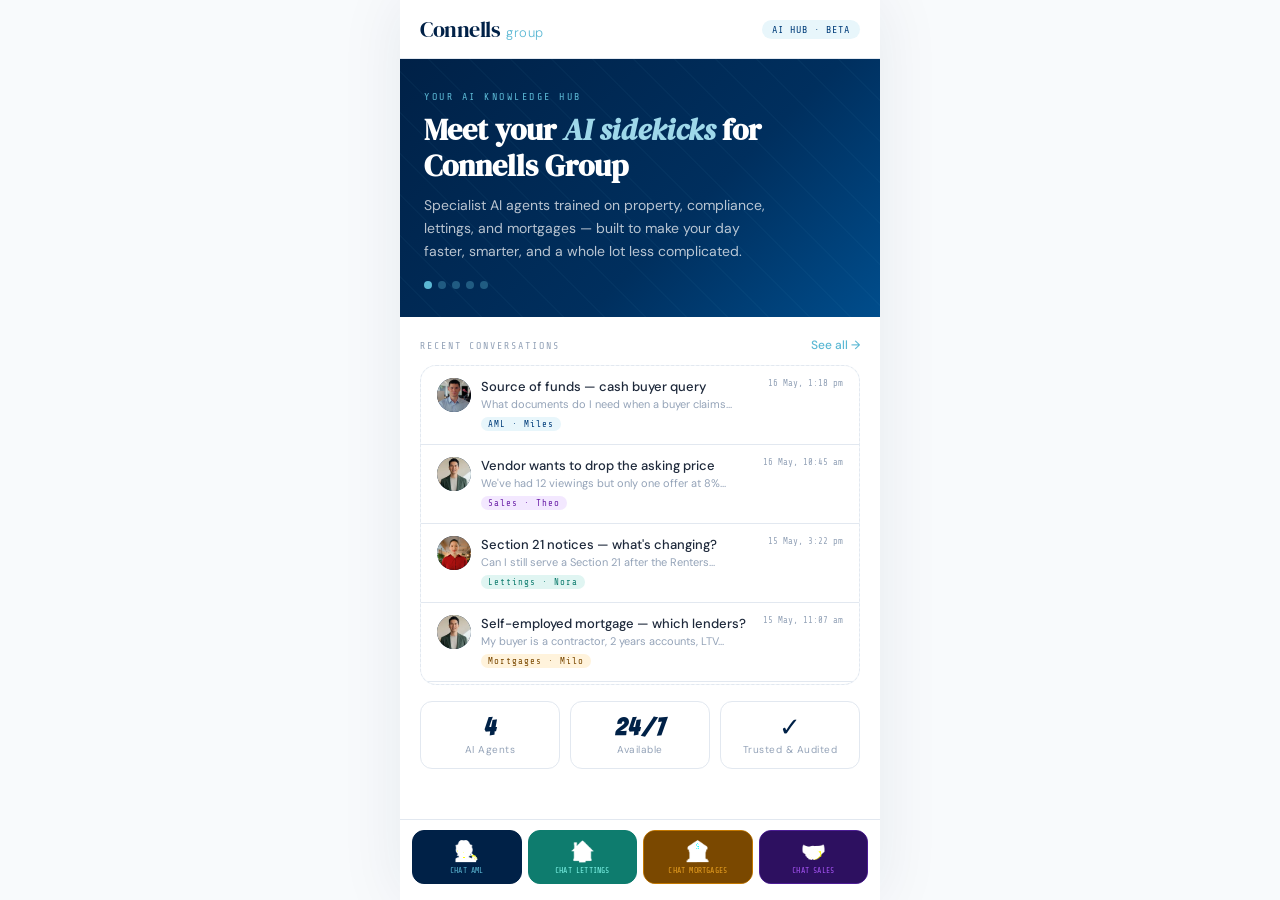
==== commit da20a352: "Add files via upload" ====
--- a/index.html
+++ b/index.html
@@ -73,7 +73,7 @@
   .nav-btn:hover .nav-icon{filter:brightness(10);}
   .nav-btn:hover .nav-label{color:var(--sky);}
   .nav-icon{font-size:20px;line-height:1;position:relative;z-index:1;transition:filter .2s;}
-  .nav-label{font-family:'Share Tech Mono',monospace;font-size:9px;letter-spacing:.5px;color:var(--gray-600);position:relative;z-index:1;transition:color .2s;text-transform:uppercase;}
+  .nav-label{font-family:'Share Tech Mono',monospace;font-size:8px;letter-spacing:.2px;color:var(--gray-600);position:relative;z-index:1;transition:color .2s;text-transform:uppercase;}
   .nav-btn.aml-btn{border-color:var(--navy);background:var(--navy);}
   .nav-btn.aml-btn::before{transform:scaleY(1);}
   .nav-btn.aml-btn .nav-icon{filter:brightness(10);}
@@ -90,7 +90,7 @@
   /* OVERLAY */
   .overlay{position:fixed;inset:0;background:rgba(0,20,40,.75);z-index:1000;display:flex;align-items:center;justify-content:center;padding:16px;opacity:0;pointer-events:none;transition:opacity .3s ease;backdrop-filter:blur(4px);}
   .overlay.open{opacity:1;pointer-events:all;}
-  .overlay-box{width:100%;max-width:420px;max-height:92vh;overflow-y:auto;border-radius:22px;position:relative;transform:translateY(24px) scale(.97);transition:transform .3s ease;scrollbar-width:none;}
+  .overlay-box{width:100%;max-width:420px;height:92vh;overflow-y:auto;border-radius:22px;position:relative;transform:translateY(24px) scale(.97);transition:transform .3s ease;scrollbar-width:none;}
   .overlay-box::-webkit-scrollbar{display:none;}
   .overlay.open .overlay-box{transform:translateY(0) scale(1);}
   .overlay-close{position:absolute;top:14px;right:14px;z-index:10;width:32px;height:32px;border-radius:50%;background:rgba(255,255,255,.15);border:1px solid rgba(255,255,255,.25);color:#fff;font-size:18px;cursor:pointer;display:flex;align-items:center;justify-content:center;transition:background .15s;line-height:1;}
@@ -132,7 +132,7 @@
   .miles-card .rc-av-ring{width:110px;height:110px;border-radius:50%;background:linear-gradient(135deg,#003070 0%,#004490 55%,#002860 100%);border:4px solid #5bb8d4;box-shadow:0 0 0 3px #001a34,0 0 22px rgba(91,184,212,.45);display:flex;align-items:center;justify-content:center;font-size:58px;user-select:none;}
   .miles-card .rc-name{margin-top:8px;font-family:'Bangers',cursive;font-size:32px;letter-spacing:5px;color:#fff;text-align:center;text-shadow:2px 2px 0 rgba(0,0,0,.45);}
   .miles-card .rc-role{font-size:10px;letter-spacing:2px;text-transform:uppercase;color:#5bb8d4;text-align:center;margin-top:-2px;font-family:'Share Tech Mono',monospace;}
-  .miles-card .rc-bubble{margin:12px 16px 0;position:relative;z-index:2;background:rgba(255,255,255,.06);border:1px solid rgba(91,184,212,.35);border-radius:12px;padding:11px 14px;min-height:60px;font-size:12.5px;color:rgba(255,255,255,.9);line-height:1.6;display:flex;align-items:flex-start;}
+  .miles-card .rc-bubble{margin:12px 16px 0;position:relative;z-index:2;background:rgba(255,255,255,.06);border:1px solid rgba(91,184,212,.35);border-radius:12px;padding:11px 14px;min-height:60px;font-size:12.5px;color:rgba(255,255,255,.9);line-height:1.6;display:flex;align-items:flex-start;height:88px;overflow-y:auto;scrollbar-width:thin;}
   .miles-card .rc-bubble::before{content:'';position:absolute;top:-9px;left:50%;transform:translateX(-50%);border:8px solid transparent;border-bottom-color:rgba(91,184,212,.35);border-top:0;}
   .miles-card .rc-bubble::after{content:'';position:absolute;top:-7px;left:50%;transform:translateX(-50%);border:7px solid transparent;border-bottom-color:#002a52;border-top:0;}
   .miles-card .rc-dots span{background:#5bb8d4;}
@@ -140,7 +140,7 @@
   .miles-card .rc-divider::after{content:'◆ COMPLIANCE RATING ◆';position:absolute;top:-9px;left:50%;transform:translateX(-50%);background:#002550;color:rgba(91,184,212,.7);font-size:9px;letter-spacing:2px;padding:0 8px;font-family:'Share Tech Mono',monospace;}
   .miles-card .rc-stat{display:flex;align-items:center;justify-content:space-between;padding:4px 8px;background:rgba(255,255,255,.05);border-radius:6px;border-left:2px solid #5bb8d4;}
   .miles-card .rc-sv{color:#5bb8d4;}
-  .miles-card .rc-chat{margin:8px 16px 10px;background:rgba(0,0,0,.28);border:1px solid rgba(91,184,212,.2);border-radius:10px;overflow:hidden;position:relative;z-index:2;}
+  .miles-card .rc-chat{margin:8px 16px 10px;background:rgba(0,0,0,.28);border:1px solid rgba(91,184,212,.2);border-bottom:none;border-radius:10px;overflow:hidden;position:relative;z-index:2;}
   .miles-card .rc-ch{background:rgba(91,184,212,.08);border-bottom:1px solid rgba(91,184,212,.18);color:rgba(91,184,212,.85);padding:6px 12px;font-size:10px;letter-spacing:2px;text-transform:uppercase;font-family:'Share Tech Mono',monospace;display:flex;align-items:center;gap:7px;}
   .miles-card .rc-chips{border-top:1px solid rgba(91,184,212,.1);}
   .miles-card .rc-chip{background:rgba(91,184,212,.1);border:1px solid rgba(91,184,212,.28);color:rgba(91,184,212,.9);font-size:10px;padding:3px 9px;border-radius:20px;cursor:pointer;font-family:'Share Tech Mono',monospace;letter-spacing:.5px;transition:background .15s;white-space:nowrap;}
@@ -161,7 +161,7 @@
   .nora-card .rc-av-ring{width:110px;height:110px;border-radius:50%;background:linear-gradient(135deg,#0b4d44 0%,#0e6b5e 55%,#083d35 100%);border:4px solid #2ecfc0;box-shadow:0 0 0 3px #001a17,0 0 22px rgba(46,207,192,.45);display:flex;align-items:center;justify-content:center;font-size:58px;user-select:none;}
   .nora-card .rc-name{margin-top:8px;font-family:'Bangers',cursive;font-size:32px;letter-spacing:5px;color:#fff;text-align:center;text-shadow:2px 2px 0 rgba(0,0,0,.45);}
   .nora-card .rc-role{font-size:10px;letter-spacing:2px;text-transform:uppercase;color:#2ecfc0;text-align:center;margin-top:-2px;font-family:'Share Tech Mono',monospace;}
-  .nora-card .rc-bubble{margin:12px 16px 0;position:relative;z-index:2;background:rgba(255,255,255,.06);border:1px solid rgba(46,207,192,.35);border-radius:12px;padding:11px 14px;min-height:60px;font-size:12.5px;color:rgba(255,255,255,.9);line-height:1.6;display:flex;align-items:flex-start;}
+  .nora-card .rc-bubble{margin:12px 16px 0;position:relative;z-index:2;background:rgba(255,255,255,.06);border:1px solid rgba(46,207,192,.35);border-radius:12px;padding:11px 14px;min-height:60px;font-size:12.5px;color:rgba(255,255,255,.9);line-height:1.6;display:flex;align-items:flex-start;height:88px;overflow-y:auto;scrollbar-width:thin;}
   .nora-card .rc-bubble::before{content:'';position:absolute;top:-9px;left:50%;transform:translateX(-50%);border:8px solid transparent;border-bottom-color:rgba(46,207,192,.35);border-top:0;}
   .nora-card .rc-bubble::after{content:'';position:absolute;top:-7px;left:50%;transform:translateX(-50%);border:7px solid transparent;border-bottom-color:#092e29;border-top:0;}
   .nora-card .rc-dots span{background:#2ecfc0;}
@@ -169,7 +169,7 @@
   .nora-card .rc-divider::after{content:'◆ LETTINGS RATING ◆';position:absolute;top:-9px;left:50%;transform:translateX(-50%);background:#0b3d35;color:rgba(46,207,192,.7);font-size:9px;letter-spacing:2px;padding:0 8px;font-family:'Share Tech Mono',monospace;}
   .nora-card .rc-stat{display:flex;align-items:center;justify-content:space-between;padding:4px 8px;background:rgba(255,255,255,.05);border-radius:6px;border-left:2px solid #2ecfc0;}
   .nora-card .rc-sv{color:#2ecfc0;}
-  .nora-card .rc-chat{margin:8px 16px 10px;background:rgba(0,0,0,.28);border:1px solid rgba(46,207,192,.2);border-radius:10px;overflow:hidden;position:relative;z-index:2;}
+  .nora-card .rc-chat{margin:8px 16px 10px;background:rgba(0,0,0,.28);border:1px solid rgba(46,207,192,.2);border-bottom:none;border-radius:10px;overflow:hidden;position:relative;z-index:2;}
   .nora-card .rc-ch{background:rgba(46,207,192,.08);border-bottom:1px solid rgba(46,207,192,.18);color:rgba(46,207,192,.85);padding:6px 12px;font-size:10px;letter-spacing:2px;text-transform:uppercase;font-family:'Share Tech Mono',monospace;display:flex;align-items:center;gap:7px;}
   .nora-card .rc-chips{border-top:1px solid rgba(46,207,192,.1);}
   .nora-card .rc-chip{background:rgba(46,207,192,.1);border:1px solid rgba(46,207,192,.28);color:rgba(46,207,192,.9);font-size:10px;padding:3px 9px;border-radius:20px;cursor:pointer;font-family:'Share Tech Mono',monospace;letter-spacing:.5px;transition:background .15s;white-space:nowrap;}
@@ -190,7 +190,7 @@
   .milo-card .rc-av-ring{width:110px;height:110px;border-radius:50%;background:linear-gradient(135deg,#3d2400 0%,#5a3800 55%,#2e1a00 100%);border:4px solid #e8a020;box-shadow:0 0 0 3px #1a1000,0 0 22px rgba(232,160,32,.45);display:flex;align-items:center;justify-content:center;font-size:58px;user-select:none;}
   .milo-card .rc-name{margin-top:8px;font-family:'Bangers',cursive;font-size:32px;letter-spacing:5px;color:#fff;text-align:center;text-shadow:2px 2px 0 rgba(0,0,0,.45);}
   .milo-card .rc-role{font-size:10px;letter-spacing:2px;text-transform:uppercase;color:#e8a020;text-align:center;margin-top:-2px;font-family:'Share Tech Mono',monospace;}
-  .milo-card .rc-bubble{margin:12px 16px 0;position:relative;z-index:2;background:rgba(255,255,255,.06);border:1px solid rgba(232,160,32,.35);border-radius:12px;padding:11px 14px;min-height:60px;font-size:12.5px;color:rgba(255,255,255,.9);line-height:1.6;display:flex;align-items:flex-start;}
+  .milo-card .rc-bubble{margin:12px 16px 0;position:relative;z-index:2;background:rgba(255,255,255,.06);border:1px solid rgba(232,160,32,.35);border-radius:12px;padding:11px 14px;min-height:60px;font-size:12.5px;color:rgba(255,255,255,.9);line-height:1.6;display:flex;align-items:flex-start;height:88px;overflow-y:auto;scrollbar-width:thin;}
   .milo-card .rc-bubble::before{content:'';position:absolute;top:-9px;left:50%;transform:translateX(-50%);border:8px solid transparent;border-bottom-color:rgba(232,160,32,.35);border-top:0;}
   .milo-card .rc-bubble::after{content:'';position:absolute;top:-7px;left:50%;transform:translateX(-50%);border:7px solid transparent;border-bottom-color:#2e1800;border-top:0;}
   .milo-card .rc-dots span{background:#e8a020;}
@@ -198,7 +198,7 @@
   .milo-card .rc-divider::after{content:'◆ MORTGAGE RATING ◆';position:absolute;top:-9px;left:50%;transform:translateX(-50%);background:#2e1800;color:rgba(232,160,32,.7);font-size:9px;letter-spacing:2px;padding:0 8px;font-family:'Share Tech Mono',monospace;}
   .milo-card .rc-stat{display:flex;align-items:center;justify-content:space-between;padding:4px 8px;background:rgba(255,255,255,.05);border-radius:6px;border-left:2px solid #e8a020;}
   .milo-card .rc-sv{color:#e8a020;}
-  .milo-card .rc-chat{margin:8px 16px 10px;background:rgba(0,0,0,.28);border:1px solid rgba(232,160,32,.2);border-radius:10px;overflow:hidden;position:relative;z-index:2;}
+  .milo-card .rc-chat{margin:8px 16px 10px;background:rgba(0,0,0,.28);border:1px solid rgba(232,160,32,.2);border-bottom:none;border-radius:10px;overflow:hidden;position:relative;z-index:2;}
   .milo-card .rc-ch{background:rgba(232,160,32,.08);border-bottom:1px solid rgba(232,160,32,.18);color:rgba(232,160,32,.85);padding:6px 12px;font-size:10px;letter-spacing:2px;text-transform:uppercase;font-family:'Share Tech Mono',monospace;display:flex;align-items:center;gap:7px;}
   .milo-card .rc-chips{border-top:1px solid rgba(232,160,32,.1);}
   .milo-card .rc-chip{background:rgba(232,160,32,.1);border:1px solid rgba(232,160,32,.28);color:rgba(232,160,32,.9);font-size:10px;padding:3px 9px;border-radius:20px;cursor:pointer;font-family:'Share Tech Mono',monospace;letter-spacing:.5px;transition:background .15s;white-space:nowrap;}
@@ -220,7 +220,7 @@
   .theo-card .rc-av-ring{width:110px;height:110px;border-radius:50%;background:linear-gradient(135deg,#2d1060 0%,#4c1d95 55%,#1e0a40 100%);border:4px solid #a855f7;box-shadow:0 0 0 3px #150820,0 0 22px rgba(168,85,247,.45);display:flex;align-items:center;justify-content:center;font-size:58px;user-select:none;}
   .theo-card .rc-name{margin-top:8px;font-family:'Bangers',cursive;font-size:32px;letter-spacing:5px;color:#fff;text-align:center;text-shadow:2px 2px 0 rgba(0,0,0,.45);}
   .theo-card .rc-role{font-size:10px;letter-spacing:2px;text-transform:uppercase;color:#a855f7;text-align:center;margin-top:-2px;font-family:'Share Tech Mono',monospace;}
-  .theo-card .rc-bubble{margin:12px 16px 0;position:relative;z-index:2;background:rgba(255,255,255,.06);border:1px solid rgba(168,85,247,.35);border-radius:12px;padding:11px 14px;min-height:60px;font-size:12.5px;color:rgba(255,255,255,.9);line-height:1.6;display:flex;align-items:flex-start;}
+  .theo-card .rc-bubble{margin:12px 16px 0;position:relative;z-index:2;background:rgba(255,255,255,.06);border:1px solid rgba(168,85,247,.35);border-radius:12px;padding:11px 14px;min-height:60px;font-size:12.5px;color:rgba(255,255,255,.9);line-height:1.6;display:flex;align-items:flex-start;height:88px;overflow-y:auto;scrollbar-width:thin;}
   .theo-card .rc-bubble::before{content:'';position:absolute;top:-9px;left:50%;transform:translateX(-50%);border:8px solid transparent;border-bottom-color:rgba(168,85,247,.35);border-top:0;}
   .theo-card .rc-bubble::after{content:'';position:absolute;top:-7px;left:50%;transform:translateX(-50%);border:7px solid transparent;border-bottom-color:#1e0840;border-top:0;}
   .theo-card .rc-dots span{background:#a855f7;}
@@ -228,7 +228,7 @@
   .theo-card .rc-divider::after{content:'◆ SALES RATING ◆';position:absolute;top:-9px;left:50%;transform:translateX(-50%);background:#1e0840;color:rgba(168,85,247,.7);font-size:9px;letter-spacing:2px;padding:0 8px;font-family:'Share Tech Mono',monospace;}
   .theo-card .rc-stat{display:flex;align-items:center;justify-content:space-between;padding:4px 8px;background:rgba(255,255,255,.05);border-radius:6px;border-left:2px solid #a855f7;}
   .theo-card .rc-sv{color:#a855f7;}
-  .theo-card .rc-chat{margin:8px 16px 10px;background:rgba(0,0,0,.28);border:1px solid rgba(168,85,247,.2);border-radius:10px;overflow:hidden;position:relative;z-index:2;}
+  .theo-card .rc-chat{margin:8px 16px 10px;background:rgba(0,0,0,.28);border:1px solid rgba(168,85,247,.2);border-bottom:none;border-radius:10px;overflow:hidden;position:relative;z-index:2;}
   .theo-card .rc-ch{background:rgba(168,85,247,.08);border-bottom:1px solid rgba(168,85,247,.18);color:rgba(168,85,247,.85);padding:6px 12px;font-size:10px;letter-spacing:2px;text-transform:uppercase;font-family:'Share Tech Mono',monospace;display:flex;align-items:center;gap:7px;}
   .theo-card .rc-chips{border-top:1px solid rgba(168,85,247,.1);}
   .theo-card .rc-chip{background:rgba(168,85,247,.1);border:1px solid rgba(168,85,247,.28);color:rgba(168,85,247,.9);font-size:10px;padding:3px 9px;border-radius:20px;cursor:pointer;font-family:'Share Tech Mono',monospace;letter-spacing:.5px;transition:background .15s;white-space:nowrap;}
@@ -270,6 +270,9 @@
   .conv-footer{padding:12px 16px;border-top:1px solid var(--gray-200);background:var(--white);flex-shrink:0;}
   .conv-footer-btn{width:100%;padding:10px;border-radius:10px;border:none;cursor:pointer;font-family:'Bangers',cursive;font-size:16px;letter-spacing:2px;transition:all .15s;}
 
+
+  .rc-speak-btn{display:none;align-items:center;justify-content:center;background:rgba(255,255,255,.08);border:1px solid rgba(255,255,255,.15);border-radius:20px;color:rgba(255,255,255,.7);font-size:14px;padding:3px 10px;cursor:pointer;transition:background .15s;margin-left:auto;flex-shrink:0;}
+  .rc-speak-btn:hover{background:rgba(255,255,255,.18);}
   /* TOAST */
   .toast{position:fixed;bottom:90px;left:50%;transform:translateX(-50%) translateY(20px);background:var(--navy);color:#fff;padding:10px 20px;border-radius:30px;font-size:13px;font-weight:500;border:1px solid var(--sky);opacity:0;pointer-events:none;transition:all .3s ease;white-space:nowrap;z-index:500;}
   .toast.show{opacity:1;transform:translateX(-50%) translateY(0);}
@@ -382,16 +385,16 @@
 
   <nav class="bottom-nav">
     <button class="nav-btn aml-btn" onclick="openMiles()">
-      <span class="nav-icon">🕵️</span><span class="nav-label">AML</span>
+      <span class="nav-icon">🕵️</span><span class="nav-label">Chat AML</span>
     </button>
     <button class="nav-btn lettings-btn" onclick="openNora()">
-      <span class="nav-icon">🏠</span><span class="nav-label">Lettings</span>
+      <span class="nav-icon">🏠</span><span class="nav-label">Chat Lettings</span>
     </button>
     <button class="nav-btn mortgages-btn" onclick="openMilo()">
-      <span class="nav-icon">🏦</span><span class="nav-label">Mortgages</span>
+      <span class="nav-icon">🏦</span><span class="nav-label">Chat Mortgages</span>
     </button>
     <button class="nav-btn sales-btn" onclick="openTheo()">
-      <span class="nav-icon">🤝</span><span class="nav-label">Sales</span>
+      <span class="nav-icon">🤝</span><span class="nav-label">Chat Sales</span>
     </button>
 
   </nav>
@@ -416,6 +419,7 @@
         <div class="rc-role">AML &amp; KYC Specialist · MLR 2017</div>
       </div>
       <div class="rc-bubble"><span id="miles-st">Hi, I'm Miles — your AI AML &amp; KYC sidekick for estate agency. Think of me as part compliance expert, part transaction detective, and part professional red-flag spotter. Just ask away.</span></div>
+      <button class="rc-speak-btn" id="miles-speak" data-overlay="milesOverlay">&#128266;</button>
       <hr class="rc-divider">
       <div class="rc-stats">
         <div class="rc-stat"><span class="rc-sl">Reg Knowledge</span><span class="rc-sv">98</span></div>
@@ -424,7 +428,7 @@
         <div class="rc-stat"><span class="rc-sl">SAR Filing</span><span class="rc-sv">99</span></div>
       </div>
       <div class="rc-chat">
-        <div class="rc-ch"><div class="rc-dl"></div>Ask a compliance question</div>
+        <div class="rc-ch"><div class="rc-dl"></div>Chat about AML</div>
         <div class="rc-msgs" id="miles-msgs"></div>
         <div class="rc-chips">
           <span class="rc-chip" data-agent="miles" data-q="What ID do I need from a buyer?">Buyer ID</span>
@@ -460,6 +464,7 @@
         <div class="rc-role">Lettings Law Specialist · RRB 2024</div>
       </div>
       <div class="rc-bubble"><span id="nora-st">Hi, I'm Nora — your lettings legislation expert. Whether you're navigating landlord obligations, tenant rights, deposit rules, or the Renters' Rights Bill, I'm here to cut through the complexity. Just ask away.</span></div>
+      <button class="rc-speak-btn" id="nora-speak" data-overlay="noraOverlay">&#128266;</button>
       <hr class="rc-divider">
       <div class="rc-stats">
         <div class="rc-stat"><span class="rc-sl">Legislation</span><span class="rc-sv">99</span></div>
@@ -468,7 +473,7 @@
         <div class="rc-stat"><span class="rc-sl">Deposits</span><span class="rc-sv">96</span></div>
       </div>
       <div class="rc-chat">
-        <div class="rc-ch"><div class="rc-dl"></div>Ask a lettings question</div>
+        <div class="rc-ch"><div class="rc-dl"></div>Chat about Lettings</div>
         <div class="rc-msgs" id="nora-msgs"></div>
         <div class="rc-chips">
           <span class="rc-chip" data-agent="nora" data-q="What does the Renters Rights Bill mean for landlords?">Renters' Rights Bill</span>
@@ -504,6 +509,7 @@
         <div class="rc-role">Mortgage Specialist · FCA Regulated</div>
       </div>
       <div class="rc-bubble"><span id="milo-st">Hi, I'm Milo — your mortgage knowledge guide for estate agency. I can help with lender criteria, mortgage products, affordability rules, and how to support your buyers through the process. Just ask away.</span></div>
+      <button class="rc-speak-btn" id="milo-speak" data-overlay="miloOverlay">&#128266;</button>
       <hr class="rc-divider">
       <div class="rc-stats">
         <div class="rc-stat"><span class="rc-sl">Lender Intel</span><span class="rc-sv">97</span></div>
@@ -512,7 +518,7 @@
         <div class="rc-stat"><span class="rc-sl">FCA Rules</span><span class="rc-sv">95</span></div>
       </div>
       <div class="rc-chat">
-        <div class="rc-ch"><div class="rc-dl"></div>Ask a mortgage question</div>
+        <div class="rc-ch"><div class="rc-dl"></div>Chat about Mortgages</div>
         <div class="rc-msgs" id="milo-msgs"></div>
         <div class="rc-chips">
           <span class="rc-chip" data-agent="milo" data-q="What is a mortgage in principle and why does it matter?">Mortgage in Principle</span>
@@ -523,7 +529,7 @@
           <span class="rc-chip" data-agent="milo" data-q="What are typical lender criteria for self-employed buyers?">Self-Employed</span>
         </div>
         <div class="rc-ir">
-          <input class="rc-inp" id="milo-inp" placeholder="Ask a mortgage question…" autocomplete="off">
+          <input class="rc-inp" id="milo-inp" placeholder="Chat about Mortgages…" autocomplete="off">
           <button class="rc-ask" id="milo-btn">ASK</button>
         </div>
       </div>
@@ -533,6 +539,12 @@
 
 <script>
 document.addEventListener('DOMContentLoaded', function () {
+  // Pre-load TTS voices (Chrome requires a trigger)
+  if (window.speechSynthesis) {
+    window.speechSynthesis.getVoices();
+    window.speechSynthesis.onvoiceschanged = function() { window.speechSynthesis.getVoices(); };
+  }
+
 
   /* ── TOAST ── */
   let toastTimer;
@@ -559,6 +571,8 @@
     document.getElementById(id).classList.remove('open');
     document.body.style.overflow = '';
     document.body.style.paddingRight = '';
+    if (window.speechSynthesis) window.speechSynthesis.cancel();
+    resetAgent(id);
   }
   window.openMiles  = () => openOverlay('milesOverlay', 'miles-inp');
   window.openTheo   = () => openOverlay('theoOverlay',  'theo-inp');
@@ -572,6 +586,218 @@
   window.handleOverlayClick = function(e, id) {
     if (e.target === document.getElementById(id)) closeOverlay(id);
   };
+
+
+
+  /* ── AGENT RESET ── */
+  var agentWelcome = {
+    'milesOverlay': "Hi, I’m Miles — your AI AML & KYC sidekick for estate agency. Think of me as part compliance expert, part transaction detective, and part professional red-flag spotter. Just ask away.",
+    'noraOverlay':  "Hi, I’m Nora — your lettings legislation expert. Whether you’re navigating landlord obligations, tenant rights, deposit rules, or the Renters’ Rights Bill, I’m here to cut through the complexity. Just ask away.",
+    'miloOverlay':  "Hi, I’m Milo — your mortgage knowledge guide for estate agency. I can help with lender criteria, mortgage products, affordability rules, and how to support your buyers through the process. Just ask away.",
+    'theoOverlay':  "Hi, I’m Theo — your estate agency sales expert. Whether it’s valuing a property, handling offers, navigating a chain, or getting the best outcome for your vendor, I’m here to help you sell smarter. Just ask away."
+  };
+  var agentElements = {
+    'milesOverlay': {msgs:'miles-msgs', inp:'miles-inp', st:'miles-st', ring:'milesRing'},
+    'noraOverlay':  {msgs:'nora-msgs',  inp:'nora-inp',  st:'nora-st',  ring:'noraRing'},
+    'miloOverlay':  {msgs:'milo-msgs',  inp:'milo-inp',  st:'milo-st',  ring:'miloRing'},
+    'theoOverlay':  {msgs:'theo-msgs',  inp:'theo-inp',  st:'theo-st',  ring:'theoRing'}
+  };
+  function resetAgent(overlayId) {
+    var els = agentElements[overlayId];
+    if (!els) return;
+    document.getElementById(els.msgs).innerHTML = '';
+    document.getElementById(els.inp).value = '';
+    document.getElementById(els.ring).classList.remove('speaking');
+    document.getElementById(els.st).textContent = agentWelcome[overlayId];
+    if (window._agentResets && window._agentResets[overlayId]) window._agentResets[overlayId]();
+    // Hide speak button and stop speech
+    var agentName = overlayId.replace('Overlay','');
+    var speakBtn = document.getElementById(agentName + '-speak');
+    if (speakBtn) { speakBtn.style.display = 'none'; speakBtn.textContent = '🔊'; }
+    if (window.speechSynthesis) window.speechSynthesis.cancel();
+  }
+
+  /* ── AGENT FACTORY ── */
+  function createAgent(cfg) {
+    var st    = document.getElementById(cfg.stId);
+    var ring  = document.getElementById(cfg.ringId);
+    var msgs  = document.getElementById(cfg.msgsId);
+    var inp   = document.getElementById(cfg.inpId);
+    var btn   = document.getElementById(cfg.btnId);
+    var history = [];
+    var busy = false;
+    // Register reset hook so closeOverlay can clear history
+    if (!window._agentResets) window._agentResets = {};
+    window._agentResets[cfg.overlayId] = function() { history = []; busy = false; btn.disabled = false; };
+
+    function addMsg(text, who) {
+      var d = document.createElement('div');
+      d.className = 'rc-msg ' + (who === 'u' ? 'rc-mu' : 'rc-mr');
+      d.textContent = text;
+      msgs.appendChild(d);
+      msgs.scrollTop = msgs.scrollHeight;
+    }
+    function setTyping(on) {
+      if (on) {
+        st.innerHTML = '<span class="rc-dots"><span></span><span></span><span></span></span>';
+        ring.classList.add('speaking');
+      } else {
+        ring.classList.remove('speaking');
+      }
+    }
+    function typeOut(text) {
+      setTyping(false);
+      st.textContent = '';
+      var i = 0;
+      ring.classList.add('speaking');
+      var bubble = st.closest ? st.closest('.rc-bubble') : st.parentElement;
+
+      var iv = setInterval(function() {
+        if (i < text.length) {
+          st.textContent += text[i++];
+          if (bubble) bubble.scrollTop = bubble.scrollHeight;
+        } else {
+          clearInterval(iv);
+          ring.classList.remove('speaking');
+        }
+      }, 40);
+    }
+    function ask(q) {
+      q = (q || inp.value).trim();
+      if (!q || busy) return;
+      busy = true; btn.disabled = true; inp.value = '';
+      addMsg(q, 'u');
+      history.push({ role: 'user', content: q });
+      setTyping(true);
+      (function() {
+        var payload = {
+          model: 'claude-sonnet-4-5',
+          max_tokens: 1000,
+          system: cfg.system,
+          messages: history
+        };
+        var bodyStr = JSON.stringify(payload);
+        console.log('Sending payload length:', bodyStr.length, 'messages:', history.length);
+        return fetch('https://black-recipe-7fdc.davidmathias1984.workers.dev', {
+          method: 'POST',
+          mode: 'cors',
+          headers: {
+            'Content-Type': 'application/json'
+          },
+          body: bodyStr
+        });
+      }())
+      .then(function(r) {
+        if (!r.ok) {
+          return r.text().then(function(t) {
+            console.error('Worker returned', r.status, t);
+            throw new Error('Worker error ' + r.status + ': ' + t.slice(0,120));
+          });
+        }
+        return r.json();
+      })
+      .then(function(data) {
+        if (data.error) { throw new Error(data.error.message || JSON.stringify(data.error)); }
+        var reply = (data.content && data.content.find(function(b) { return b.type === 'text'; }));
+        reply = reply ? reply.text : 'Connection issue — please retry.';
+        history.push({ role: 'assistant', content: reply });
+        setTyping(false); addMsg(reply, 'r'); typeOut(reply);
+        // Store reply and show speak button
+        lastReply[cfg.overlayId] = reply;
+        var speakBtn = document.getElementById(cfg.overlayId.replace('Overlay','') + '-speak');
+        if (speakBtn) speakBtn.style.display = 'inline-flex';
+      })
+      .catch(function(err) {
+        setTyping(false);
+        var e = 'Error: ' + (err && err.message ? err.message : 'Connection failed');
+        addMsg(e, 'r'); st.textContent = e;
+        console.error('API error:', err);
+      })
+      .finally(function() {
+        busy = false; btn.disabled = false; inp.focus();
+      });
+    }
+
+    btn.addEventListener('click', function() { ask(inp.value); });
+    inp.addEventListener('keydown', function(e) { if (e.key === 'Enter') ask(inp.value); });
+    return ask;
+  }
+
+  /* ── MILES ── */
+  var milesAsk = createAgent({
+    stId:'miles-st', ringId:'milesRing', msgsId:'miles-msgs', inpId:'miles-inp', btnId:'miles-btn', overlayId:'milesOverlay',
+    system:'You are Miles, a sharp AML/KYC compliance advisor for UK estate agents at Connells Group. Expert in: MLR 2017 and amendments, HMRC supervision, CDD/EDD, PEPs and sanctions, SARs and NCA, POCA 2002, beneficial ownership, source of funds/wealth, property transaction red flags. Tone: professional, confident, clear, occasionally pithy. 3-5 sentence answers. Plain English but cite correct regulation/body. Vary openers: "Right then,", "Mark this well:", "Here\'s the position:", "Good question —", "Crucial point:". Never break character.'
+  });
+
+  /* ── NORA ── */
+  var noraAsk = createAgent({
+    stId:'nora-st', ringId:'noraRing', msgsId:'nora-msgs', inpId:'nora-inp', btnId:'nora-btn', overlayId:'noraOverlay',
+    system:"You are Nora, a warm but authoritative lettings legislation advisor for UK estate agents at Connells Group. Deep expertise in: Renters Rights Bill 2024, Housing Act 1988/1996, ASTs, Section 8 and Section 21, TDP schemes, Deregulation Act 2015, Tenant Fees Act 2019, HMO licensing, landlord safety obligations, Homes (Fitness for Human Habitation) Act 2018, right to rent checks, tenant referencing. Tone: knowledgeable, warm, clear, practical. 3-5 sentence answers. Plain English; cite the Act or regulation. Vary openers: 'Great question —', 'Here is what the law says:', 'Important to know:', 'Let me be clear on this:', 'Landlords often ask this —'. Never break character."
+  });
+
+  /* ── MILO ── */
+  var miloAsk = createAgent({
+    stId:'milo-st', ringId:'miloRing', msgsId:'milo-msgs', inpId:'milo-inp', btnId:'milo-btn', overlayId:'miloOverlay',
+    system:"You are Milo, a knowledgeable and friendly mortgage guide for UK estate agents at Connells Group. Expertise: mortgage in principle, mortgage products (fixed, tracker, discount, offset, interest-only), lender affordability and stress-testing, LTV ratios, FCA Mortgage Credit Directive, Help to Buy, shared ownership, right to buy, first-time buyer schemes, stamp duty, mortgage offer and valuation process, self-employed and contractor mortgage criteria, credit scores, remortgaging, buy-to-let, and working with mortgage advisers. Tone: warm, clear, practical, encouraging. 3-5 sentence answers. Plain English; cite lender norms or FCA rules where relevant. Vary openers: 'Great question —', 'Here is how it works:', 'Worth knowing —', 'Buyers often wonder about this —', 'Let me break that down:'. Always remind agents to refer clients to a qualified adviser for personal recommendations. Never break character."
+  });
+
+  /* ── THEO ── */
+  var theoAsk = createAgent({
+    stId:'theo-st', ringId:'theoRing', msgsId:'theo-msgs', inpId:'theo-inp', btnId:'theo-btn', overlayId:'theoOverlay',
+    system:"You are Theo, an experienced and enthusiastic estate agency sales advisor at Connells Group. Expertise: property valuations and comparable analysis, listing and marketing strategies, conducting viewings, handling and negotiating offers, advising vendors on offer decisions, managing sales chains, the process from offer accepted to exchange and completion, dealing with solicitors and conveyancers, sales fall-throughs and how to recover them, sealed bids and best and final offers, vendor communication and expectation management, working with buyers, and estate agency best practice under the Estate Agents Act 1979. Tone: energetic, knowledgeable, practical, encouraging. 3-5 sentence answers. Plain English. Vary openers: 'Great question —', 'Here is the play:', 'Classic situation —', 'Right, so —', 'Vendors always ask this —'. Never break character."
+  });
+
+
+  /* ── TEXT TO SPEECH ── */
+  var lastReply = {};  // stores last reply per overlayId
+
+  function speakText(text) {
+    if (!window.speechSynthesis) return;
+    window.speechSynthesis.cancel();
+    var utt = new SpeechSynthesisUtterance(text);
+    utt.rate = 0.92;
+    utt.pitch = 1.0;
+    utt.volume = 1.0;
+    var voices = window.speechSynthesis.getVoices();
+    var preferred = voices.find(function(v) { return v.lang === 'en-GB'; })
+                 || voices.find(function(v) { return v.lang.startsWith('en'); });
+    if (preferred) utt.voice = preferred;
+    window.speechSynthesis.speak(utt);
+  }
+
+  // Wire speak buttons
+  document.querySelectorAll('.rc-speak-btn').forEach(function(btn) {
+    btn.addEventListener('click', function() {
+      var overlayId = btn.dataset.overlay;
+      var text = lastReply[overlayId];
+      if (!text) return;
+      if (window.speechSynthesis && window.speechSynthesis.speaking) {
+        window.speechSynthesis.cancel();
+        btn.textContent = '🔊';
+        return;
+      }
+      btn.textContent = '🔇';
+      speakText(text);
+      // Reset icon when done
+      var check = setInterval(function() {
+        if (!window.speechSynthesis.speaking) {
+          btn.textContent = '🔊';
+          clearInterval(check);
+        }
+      }, 300);
+    });
+  });
+
+  /* ── CHIP DELEGATION ── */
+  document.querySelectorAll('.rc-chip[data-agent]').forEach(function(chip) {
+    chip.addEventListener('click', function() {
+      var q = chip.dataset.q;
+      if (chip.dataset.agent === 'miles') milesAsk(q);
+      else if (chip.dataset.agent === 'nora') noraAsk(q);
+      else if (chip.dataset.agent === 'milo') miloAsk(q);
+      else if (chip.dataset.agent === 'theo') theoAsk(q);
+    });
+  });
 
   /* ── CONVERSATION VIEWER ── */
   document.addEventListener('keydown', function(e) {
@@ -750,6 +976,7 @@
         <div class="rc-role">Sales Specialist · Estate Agency</div>
       </div>
       <div class="rc-bubble"><span id="theo-st">Hi, I'm Theo — your estate agency sales expert. Whether it's valuing a property, handling offers, navigating a chain, or getting the best outcome for your vendor, I'm here to help you sell smarter. Just ask away.</span></div>
+      <button class="rc-speak-btn" id="theo-speak" data-overlay="theoOverlay">&#128266;</button>
       <hr class="rc-divider">
       <div class="rc-stats">
         <div class="rc-stat"><span class="rc-sl">Valuations</span><span class="rc-sv">97</span></div>
@@ -758,7 +985,7 @@
         <div class="rc-stat"><span class="rc-sl">Vendor Care</span><span class="rc-sv">98</span></div>
       </div>
       <div class="rc-chat">
-        <div class="rc-ch"><div class="rc-dl"></div>Ask a sales question</div>
+        <div class="rc-ch"><div class="rc-dl"></div>Chat about Sales</div>
         <div class="rc-msgs" id="theo-msgs"></div>
         <div class="rc-chips">
           <span class="rc-chip" data-agent="theo" data-q="How should I handle multiple offers on a property?">Multiple offers</span>
